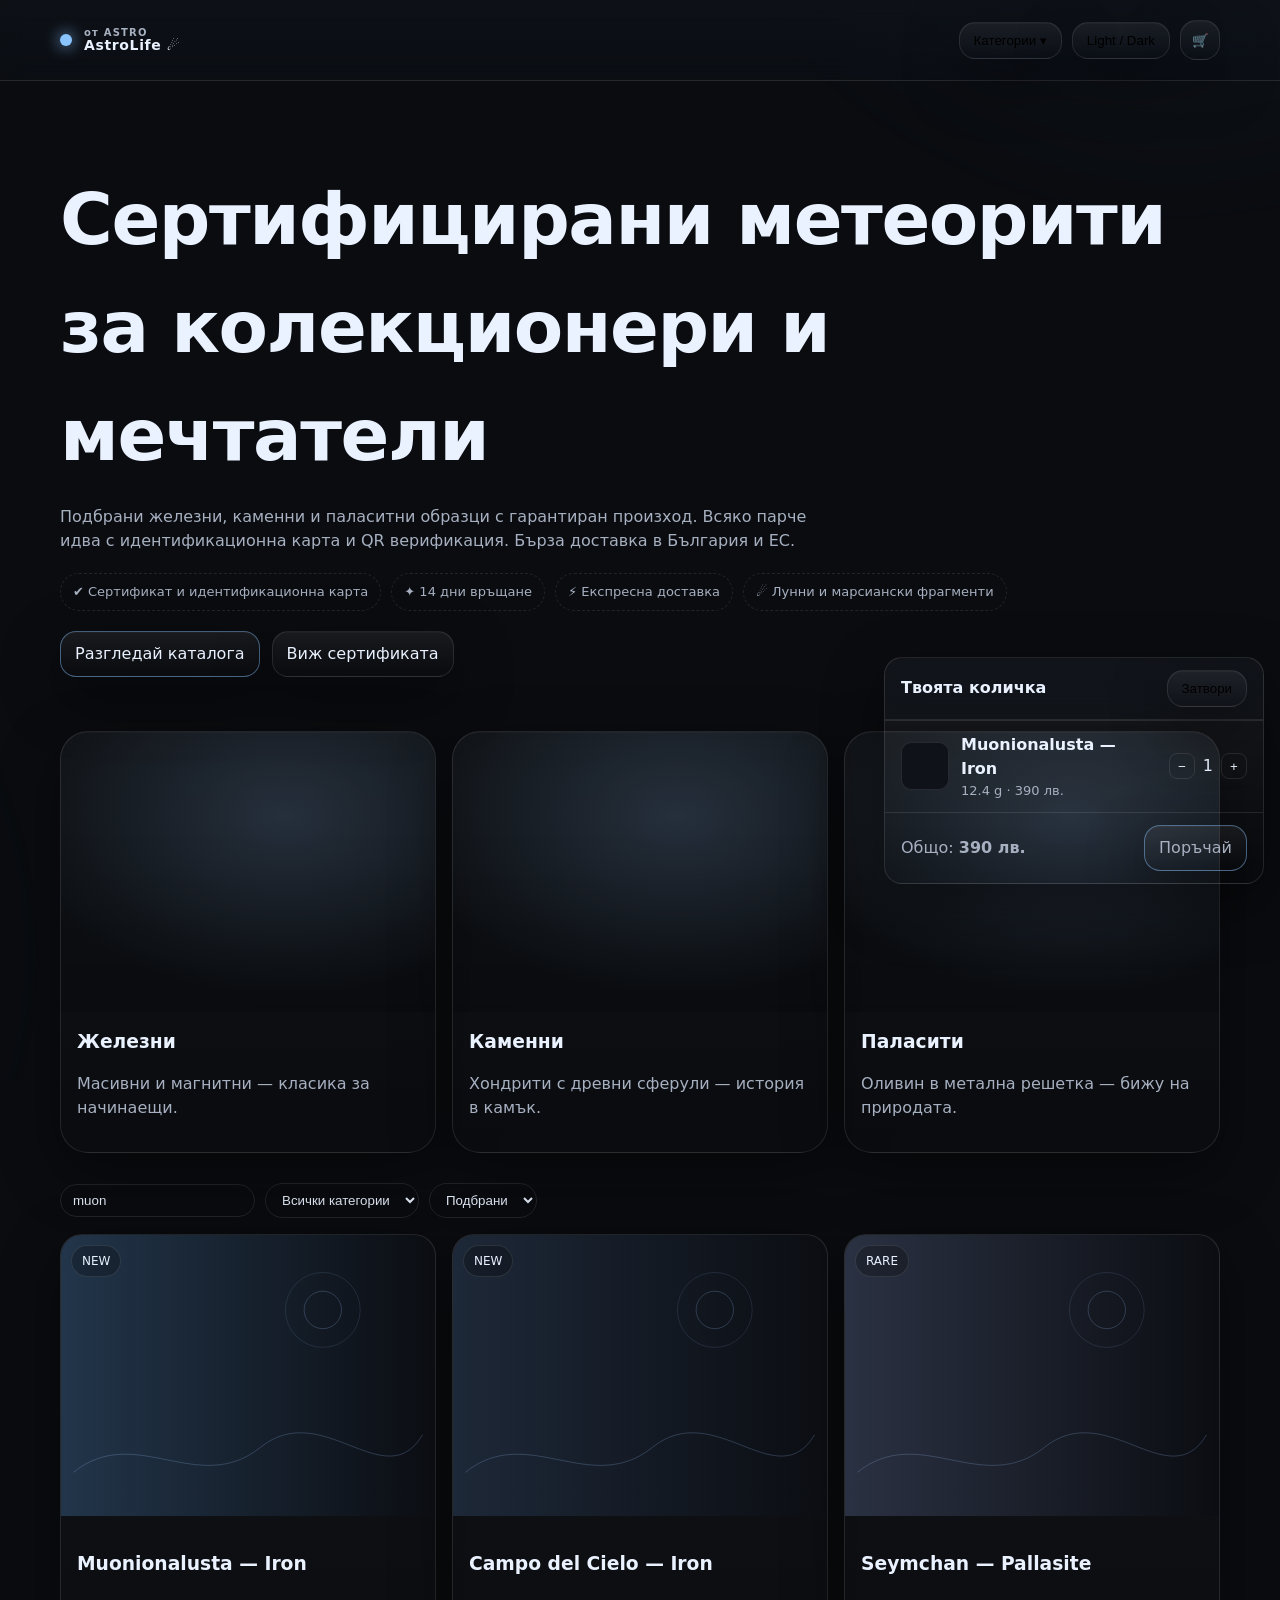
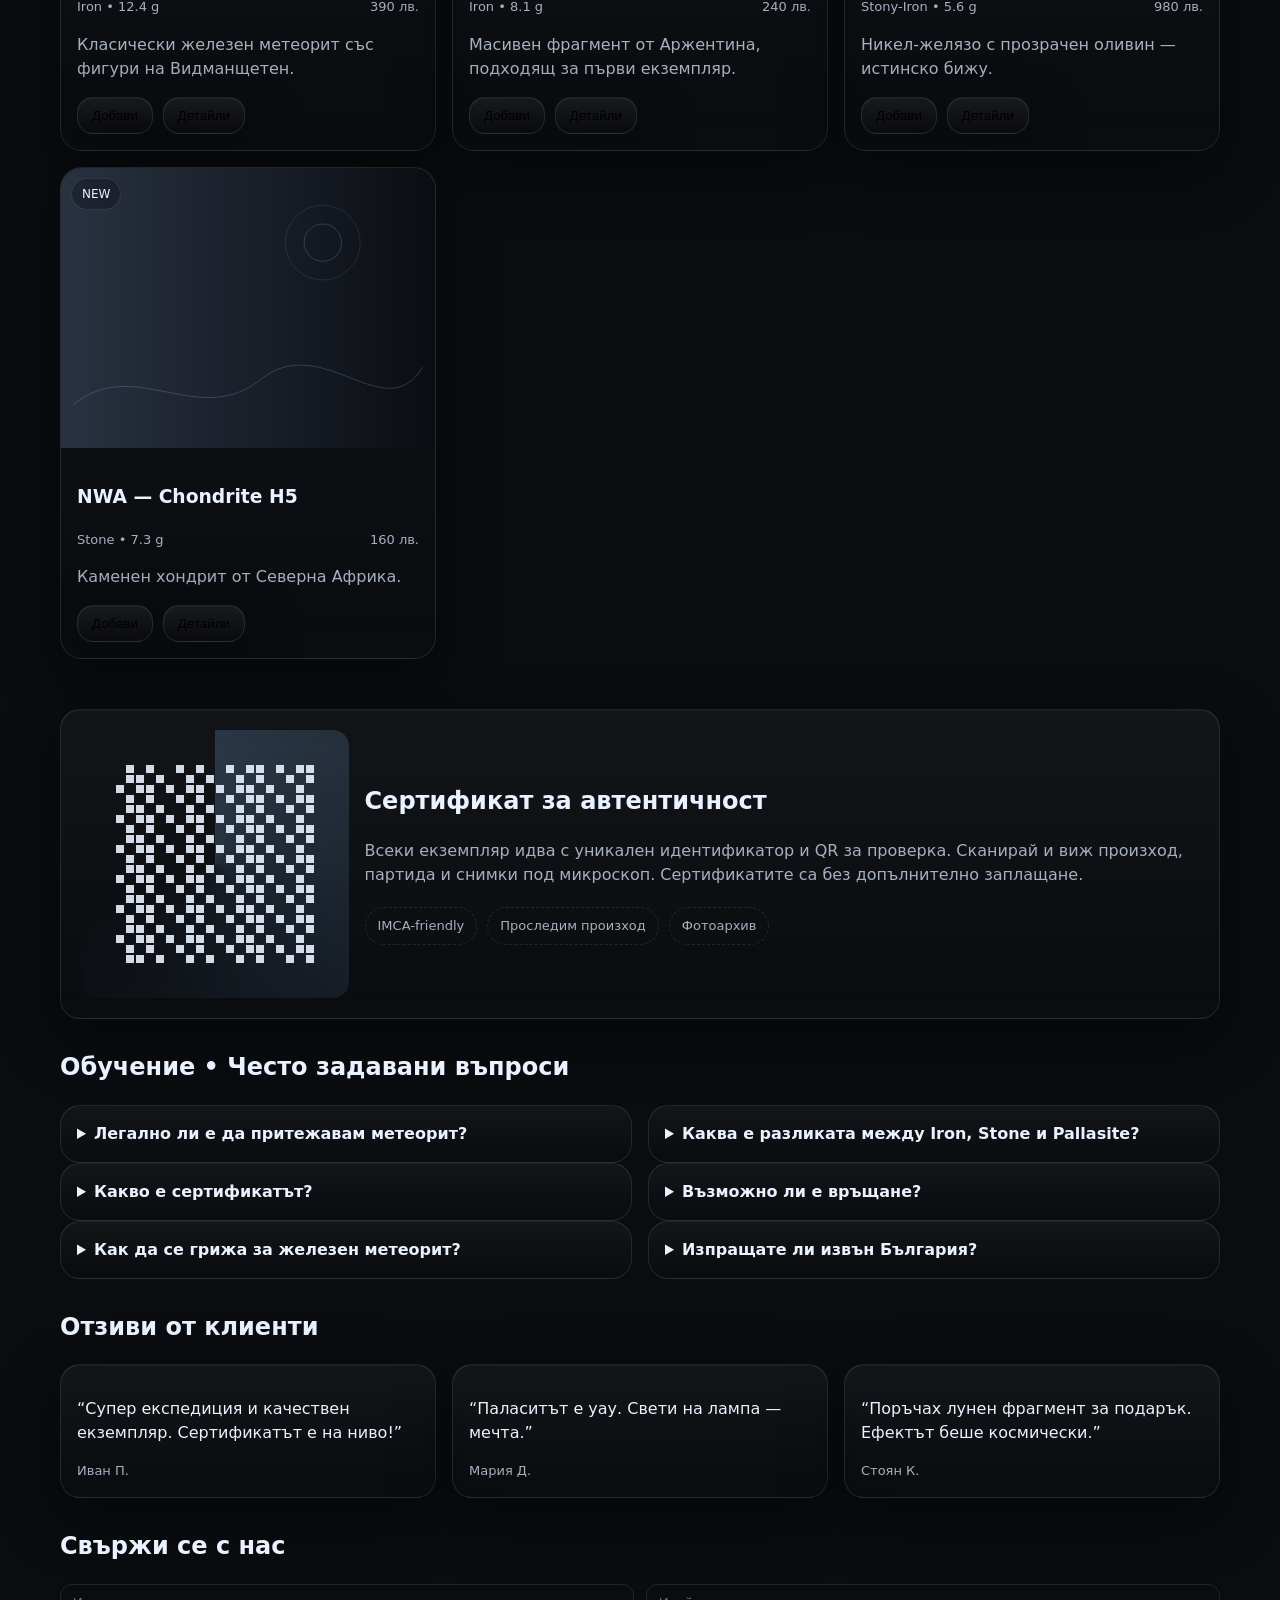
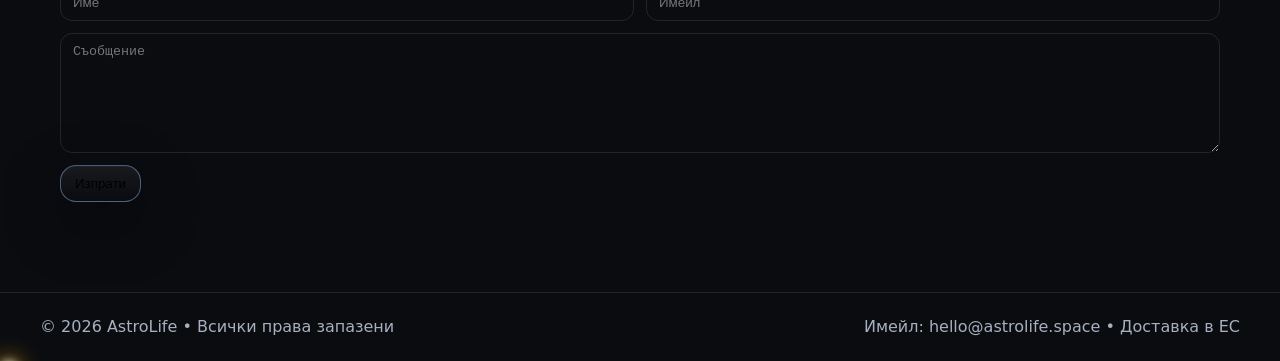
==== index.html @ 4cc5aaa9 "AstroLife метеоритен курсор" ====
<!DOCTYPE html>
<html lang="bg">
<head>
  <meta charset="utf-8" />
  <meta name="viewport" content="width=device-width, initial-scale=1" />
  <title>AstroLife — Meteorite Shop | Сертифицирани метеорити</title>
  <meta name="description" content="AstroLife: магазин за сертифицирани метеорити, паласити, железни и каменни образци, бижута с метеорит и подаръци. Бърза доставка в ЕС." />
  <link rel="icon" href="data:image/svg+xml,%3Csvg xmlns='http://www.w3.org/2000/svg' viewBox='0 0 64 64'%3E%3Ccircle cx='32' cy='32' r='30' fill='black'/%3E%3Cpath d='M10 36c10-16 30-28 46-30-4 8-12 22-26 32-9 6-15 8-20 6z' fill='white'/%3E%3C/svg%3E" />
  <style>
    /* === AstroLife — single-file site (original code/text; inspired by Aerolite) === */

    /* ---------- THEME ---------- */
    :root{
      --bg:#0a0c10; --card:#0f1218; --ink:#eaf2ff; --muted:#a7b0c0; --line:rgba(255,255,255,.10);
      --accent:#8ac4ff; --accent-2:#a0ffcb; --warn:#ffd166; --err:#ff6b6b; --ok:#2bd671;
      --shadow:0 20px 60px rgba(0,0,0,.45), inset 0 1px 0 rgba(255,255,255,.03);
      --radius:20px; --radius-sm:12px; --radius-lg:28px;
      --fx-x:50%; --fx-y:50%;
    }
    .light{ --bg:#ffffff; --card:#f7f7fb; --ink:#0b1220; --muted:#5b6470; --line:rgba(0,0,0,.08); --accent:#2b6cff; --accent-2:#26c281; --shadow:0 20px 60px rgba(0,0,0,.08), inset 0 1px 0 rgba(255,255,255,.8); }
    *{box-sizing:border-box}
    html,body{height:100%}
    body{margin:0; font:16px/1.5 ui-sans-serif,system-ui,-apple-system,Segoe UI,Inter,Roboto,Arial; color:var(--ink); background:var(--bg);
      -webkit-font-smoothing:antialiased; -moz-osx-font-smoothing:grayscale; overflow-x:hidden; transition:background .3s ease,color .3s ease}
    a{color:inherit; text-decoration:none}
    img{display:block; max-width:100%; height:auto}
    .wrap{max-width:1200px; margin:0 auto; padding:20px}
    .muted{color:var(--muted)}

    /* Background cosmic haze */
    body::after{content:""; position:fixed; inset:-20%; pointer-events:none; z-index:-1;
      background:radial-gradient(70vmax 70vmax at 80% -10%, rgba(138,196,255,.08), transparent 60%),
                 radial-gradient(70vmax 70vmax at -10% 90%, rgba(160,255,203,.05), transparent 55%);
      filter:blur(10px); animation:drift 28s ease-in-out infinite alternate}
    @keyframes drift{0%{transform:translate3d(0,0,0)}100%{transform:translate3d(-1%,1%,0)}}

    /* Click shimmer */
    body::before{content:""; position:fixed; inset:0; opacity:0; pointer-events:none}
    .flash::before{opacity:1; animation:flash 650ms ease-out}
    @keyframes flash{0%{background:radial-gradient(120px 120px at var(--fx-x) var(--fx-y), rgba(255,255,255,.9), rgba(255,255,255,.5) 25%, transparent 60%)} 60%{background:radial-gradient(75vmax 75vmax at var(--fx-x) var(--fx-y), rgba(255,255,255,.5), transparent 60%)} 100%{background:transparent}}

    /* ---------- HEADER / NAV ---------- */
    header{position:sticky; top:0; z-index:50; border-bottom:1px solid var(--line);
      background:linear-gradient(180deg, rgba(15,18,24,.75), rgba(15,18,24,.3)); backdrop-filter:saturate(150%) blur(14px)}
    .light header{background:linear-gradient(180deg, rgba(255,255,255,.75), rgba(255,255,255,.3))}
    .nav{display:flex; align-items:center; justify-content:space-between}
    .brand{display:flex; align-items:center; gap:12px; font-weight:800; letter-spacing:.04em}
    .brand .dot{width:12px; height:12px; border-radius:50%; background:var(--accent); box-shadow:0 0 16px var(--accent)}
    .brand .stack{display:flex; flex-direction:column; line-height:1}
    .brand .stack .top{font-size:10px; color:var(--muted); letter-spacing:.12em}
    .brand .stack .name{font-size:14px}

    .nav-actions{display:flex; align-items:center; gap:10px}
    .btn{display:inline-flex; align-items:center; gap:10px; padding:10px 14px; border:1px solid var(--line); border-radius:16px; background:linear-gradient(180deg, rgba(255,255,255,.06), rgba(255,255,255,0)); box-shadow:var(--shadow); cursor:pointer; transition:transform .2s ease, border-color .2s ease}
    .btn:hover{transform:translateY(-1px); border-color:rgba(138,196,255,.35)}
    .btn.primary{border-color:rgba(138,196,255,.45)}
    .btn.icon{aspect-ratio:1/1; width:40px; padding:10px; justify-content:center}

    /* Mega menu (Categories) */
    .mega{position:absolute; left:0; right:0; top:100%; display:none}
    .nav-item{position:relative}
    .nav-item:hover .mega{display:block}
    .mega .panel{margin:6px auto 0; max-width:1200px; border:1px solid var(--line); border-radius:var(--radius); background:linear-gradient(180deg, rgba(255,255,255,.05), rgba(255,255,255,0)); box-shadow:var(--shadow); padding:16px; display:grid; grid-template-columns:repeat(12,1fr); gap:12px}
    .mega a{display:block; padding:10px 12px; border:1px solid var(--line); border-radius:14px}

    /* ---------- HERO ---------- */
    .hero{padding:64px 0 24px}
    .hero h1{margin:0; font-weight:900; font-size:clamp(32px, 6vw, 72px); letter-spacing:-.02em}
    .hero p{color:var(--muted); max-width:780px}
    .hero .cta{display:flex; gap:12px; margin-top:20px}
    .chips{display:flex; flex-wrap:wrap; gap:10px; margin:20px 0}
    .chip{border:1px dashed var(--line); padding:8px 12px; border-radius:999px; color:var(--muted); font-size:13px}

    /* ---------- CATEGORY TILES ---------- */
    .tiles{display:grid; grid-template-columns:repeat(12,1fr); gap:16px; margin:30px 0}
    .tile{grid-column:span 4; border:1px solid var(--line); border-radius:var(--radius-lg); overflow:hidden; position:relative; background:linear-gradient(180deg, rgba(255,255,255,.04), rgba(255,255,255,0)); box-shadow:var(--shadow)}
    .tile .media{aspect-ratio:4/3; background:radial-gradient(280px 180px at 60% 30%, rgba(138,196,255,.16), rgba(0,0,0,.2))}
    .tile .body{padding:16px}
    .tile h3{margin:0 0 4px}
    @media (max-width:1000px){.tile{grid-column:span 6}}
    @media (max-width:640px){.tile{grid-column:span 12}}

    /* ---------- PRODUCTS ---------- */
    .controls{display:flex; gap:10px; align-items:center; flex-wrap:wrap; margin:12px 0}
    select,input[type="search"]{background:transparent; color:var(--ink); border:1px solid var(--line); border-radius:999px; padding:8px 12px}
    .grid{display:grid; grid-template-columns:repeat(12,1fr); gap:16px; margin:16px 0 50px}
    .card{grid-column:span 4; border:1px solid var(--line); border-radius:22px; background:linear-gradient(180deg, rgba(255,255,255,.04), rgba(255,255,255,0)); box-shadow:var(--shadow); overflow:hidden; display:flex; flex-direction:column; transition:transform .2s ease}
    .card:hover{transform:translateY(-2px)}
    .media{aspect-ratio:4/3; position:relative; background:radial-gradient(320px 200px at 60% 30%, rgba(138,196,255,.18), rgba(0,0,0,.2))}
    .badge{position:absolute; top:10px; left:10px; font-size:12px; padding:6px 10px; border-radius:999px; border:1px solid var(--line); background:rgba(0,0,0,.25)}
    .body{padding:16px}
    .meta{display:flex; align-items:center; justify-content:space-between; color:var(--muted); font-size:13px}
    .buy{display:flex; align-items:center; gap:10px; margin-top:14px}
    .price{font-weight:800; font-size:18px}
    @media (max-width:1000px){.card{grid-column:span 6}}
    @media (max-width:640px){.card{grid-column:span 12}}

    /* ---------- CERTIFICATES ---------- */
    .ribbon{display:grid; grid-template-columns:repeat(12,1fr); gap:16px; align-items:center; border:1px solid var(--line); border-radius:var(--radius); padding:20px; box-shadow:var(--shadow); background:linear-gradient(180deg, rgba(255,255,255,.04), rgba(255,255,255,0))}
    .ribbon .qr{grid-column:span 3; aspect-ratio:1/1; background:conic-gradient(from 0deg, rgba(138,196,255,.2), transparent 70%); border-radius:16px; display:grid; place-items:center}
    .ribbon .copy{grid-column:span 9}
    @media (max-width:900px){.ribbon .qr{grid-column:span 12; height:180px} .ribbon .copy{grid-column:span 12}}

    /* ---------- FAQ / EDUCATION ---------- */
    .faq{display:grid; grid-template-columns:repeat(12,1fr); gap:16px}
    .faq .col{grid-column:span 6}
    .qa{border:1px solid var(--line); border-radius:var(--radius); padding:16px; background:linear-gradient(180deg, rgba(255,255,255,.04), rgba(255,255,255,0))}
    .qa summary{cursor:pointer; font-weight:700}
    .qa p{color:var(--muted)}
    @media (max-width:900px){.faq .col{grid-column:span 12}}

    /* ---------- REVIEWS ---------- */
    .reviews{display:grid; grid-template-columns:repeat(12,1fr); gap:16px}
    .rev{grid-column:span 4; border:1px solid var(--line); border-radius:var(--radius); padding:16px; box-shadow:var(--shadow); background:linear-gradient(180deg, rgba(255,255,255,.04), rgba(255,255,255,0))}
    .rev .who{color:var(--muted); font-size:13px}
    @media (max-width:1000px){.rev{grid-column:span 6}}
    @media (max-width:640px){.rev{grid-column:span 12}}

    /* ---------- CONTACT ---------- */
    form{display:grid; grid-template-columns:repeat(12,1fr); gap:12px}
    input, textarea{background:transparent; color:var(--ink); border:1px solid var(--line); border-radius:12px; padding:10px 12px}
    textarea{min-height:120px}

    /* ---------- FOOTER ---------- */
    footer{border-top:1px solid var(--line); margin-top:40px}
    .foot{display:flex; gap:16px; align-items:center; justify-content:space-between; flex-wrap:wrap; color:var(--muted); padding:22px 0}

    /* ---------- DRAWER CART ---------- */
    .drawer{position:fixed; right:16px; bottom:16px; width:380px; max-width:92vw; border:1px solid var(--line); background:linear-gradient(180deg, rgba(255,255,255,.06), rgba(255,255,255,0)); border-radius:18px; box-shadow:var(--shadow); overflow:hidden; display:none}
    .drawer.active{display:block}
    .drawer header{display:flex; align-items:center; justify-content:space-between; padding:12px 16px}
    .drawer .items{max-height:44vh; overflow:auto; border-top:1px solid var(--line); border-bottom:1px solid var(--line)}
    .drawer .it{display:flex; gap:12px; align-items:center; padding:12px 16px; border-bottom:1px dashed var(--line)}
    .drawer .it:last-child{border-bottom:0}
    .qty{display:inline-flex; gap:8px; align-items:center}
    .qty button{width:26px; height:26px; border-radius:8px; border:1px solid var(--line); background:transparent; color:var(--ink); cursor:pointer}
  </style>
</head>
<body>
  <header>
    <div class="wrap nav">
      <a class="brand" href="#">
        <span class="dot"></span>
        <div class="stack">
          <span class="top">от ASTRO</span>
          <span class="name">AstroLife <span aria-hidden>☄️</span></span>
        </div>
      </a>
      <nav class="nav-actions">
        <div class="nav-item"><button class="btn">Категории ▾</button>
          <div class="mega">
            <div class="panel">
              <a href="#grid">Железни</a>
              <a href="#grid">Каменни</a>
              <a href="#grid">Паласити</a>
              <a href="#grid">Луна</a>
              <a href="#grid">Марс</a>
              <a href="#grid">Тектити</a>
              <a href="#grid">Бижута</a>
              <a href="#grid">Подаръци</a>
              <a href="#faq">Обучение</a>
              <a href="#contact">Контакт</a>
              <a href="#cert">Сертификат</a>
              <a href="#about">За нас</a>
            </div>
          </div>
        </div>
        <button class="btn" id="toggleTheme">Light / Dark</button>
        <button class="btn icon" id="openCart" aria-label="Количка">🛒</button>
      </nav>
    </div>
  </header>

  <main class="wrap">
    <!-- HERO -->
    <section class="hero" id="top">
      <h1>Сертифицирани метеорити за колекционери и мечтатели</h1>
      <p>Подбрани железни, каменни и паласитни образци с гарантиран произход. Всяко парче идва с идентификационна карта и QR верификация. Бърза доставка в България и ЕС.</p>
      <div class="chips">
        <span class="chip">✔ Сертификат и идентификационна карта</span>
        <span class="chip">✦ 14 дни връщане</span>
        <span class="chip">⚡ Експресна доставка</span>
        <span class="chip">☄️ Лунни и марсиански фрагменти</span>
      </div>
      <div class="cta">
        <a class="btn primary" href="#catalog">Разгледай каталога</a>
        <a class="btn" href="#cert">Виж сертификата</a>
      </div>
    </section>

    <!-- CATEGORY TILES -->
    <section class="tiles" aria-label="Категории">
      <article class="tile"><div class="media"></div><div class="body"><h3>Железни</h3><p class="muted">Масивни и магнитни — класика за начинаещи.</p></div></article>
      <article class="tile"><div class="media"></div><div class="body"><h3>Каменни</h3><p class="muted">Хондрити с древни сферули — история в камък.</p></div></article>
      <article class="tile"><div class="media"></div><div class="body"><h3>Паласити</h3><p class="muted">Оливин в метална решетка — бижу на природата.</p></div></article>
    </section>

    <!-- PRODUCTS -->
    <section id="catalog">
      <div class="controls">
        <input type="search" id="q" placeholder="Търси: Muonionalusta, Campo…" />
        <select id="cat">
          <option value="all">Всички категории</option>
          <option>Iron</option>
          <option>Stone</option>
          <option>Stony-Iron</option>
          <option>Lunar</option>
          <option>Martian</option>
          <option>Tektite</option>
        </select>
        <select id="sort">
          <option value="featured">Подбрани</option>
          <option value="price-asc">Цена ↑</option>
          <option value="price-desc">Цена ↓</option>
          <option value="name-asc">Име A–Z</option>
        </select>
      </div>
      <div class="grid" id="grid"></div>
    </section>

    <!-- CERTIFICATES / QR -->
    <section id="cert" class="ribbon" aria-label="Сертификати">
      <div class="qr" id="qr"><canvas id="qrCanvas" width="200" height="200" aria-label="QR"></canvas></div>
      <div class="copy">
        <h2>Сертификат за автентичност</h2>
        <p class="muted">Всеки екземпляр идва с уникален идентификатор и QR за проверка. Сканирай и виж произход, партида и снимки под микроскоп. Сертификатите са без допълнително заплащане.</p>
        <div class="chips">
          <span class="chip">IMCA-friendly</span>
          <span class="chip">Проследим произход</span>
          <span class="chip">Фотоархив</span>
        </div>
      </div>
    </section>

    <!-- EDUCATION / FAQ -->
    <section id="faq" style="margin:30px 0">
      <h2>Обучение • Често задавани въпроси</h2>
      <div class="faq">
        <div class="col" id="faqCol1"></div>
        <div class="col" id="faqCol2"></div>
      </div>
    </section>

    <!-- REVIEWS -->
    <section style="margin:30px 0">
      <h2>Отзиви от клиенти</h2>
      <div class="reviews" id="reviews"></div>
    </section>

    <!-- CONTACT -->
    <section id="contact" style="margin:30px 0">
      <h2>Свържи се с нас</h2>
      <form id="contactForm">
        <input class="col" style="grid-column:span 6" required name="name" placeholder="Име" />
        <input class="col" style="grid-column:span 6" required type="email" name="email" placeholder="Имейл" />
        <textarea class="col" style="grid-column:span 12" name="msg" placeholder="Съобщение"></textarea>
        <button class="btn primary" type="submit" style="grid-column:span 12; justify-self:start">Изпрати</button>
      </form>
    </section>
  </main>

  <footer>
    <div class="wrap foot">
      <div>© <span id="year"></span> AstroLife • Всички права запазени</div>
      <div>Имейл: hello@astrolife.space • Доставка в ЕС</div>
    </div>
  </footer>

  <!-- Drawer Cart -->
  <aside class="drawer" id="drawer" aria-live="polite" aria-label="Количка">
    <header>
      <strong>Твоята количка</strong>
      <button class="btn" id="closeCart">Затвори</button>
    </header>
    <div class="items" id="cartItems"></div>
    <div class="foot" style="padding:12px 16px">
      <div>Общо: <strong id="cartTotal">0 лв.</strong></div>
      <a class="btn primary" href="#" id="checkoutBtn">Поръчай</a>
    </div>
  </aside>

  <script>
  // ======== DATA SOURCE ========
  // Will try to load products from products.json (e.g., generated by astro.py). Fallback to demo if not found.
  let products = [];
  const productsDemo = [
    { id:'mx-001', name:'Muonionalusta — Iron', cat:'Iron', badge:'NEW', weight:'12.4 g', price:390, img: svgBG('#22354a'), desc:'Класически железен метеорит със фигури на Видманщетен.' },
    { id:'mx-002', name:'Campo del Cielo — Iron', cat:'Iron', badge:'NEW', weight:'8.1 g', price:240, img: svgBG('#1d2838'), desc:'Масивен фрагмент от Аржентина, подходящ за първи екземпляр.' },
    { id:'mx-003', name:'Seymchan — Pallasite', cat:'Stony-Iron', badge:'RARE', weight:'5.6 g', price:980, img: svgBG('#2a3142'), desc:'Никел-желязо с прозрачен оливин — истинско бижу.' },
    { id:'mx-004', name:'NWA — Chondrite H5', cat:'Stone', badge:'NEW', weight:'7.3 g', price:160, img: svgBG('#293241'), desc:'Каменен хондрит от Северна Африка.' }
  ];

  const faqs = [
    ['Легално ли е да притежавам метеорит?', 'Да. Частната собственост е позволена в много държави. Ние продаваме само законно придобити образци.'],
    ['Какво е сертификатът?', 'Идентификационна карта с детайли за произхода и QR линк към верификационна страница.'],
    ['Как да се грижа за железен метеорит?', 'Пази от влага. Периодично нанасяй тънък слой микрокристален восък или леко масло.'],
    ['Каква е разликата между Iron, Stone и Pallasite?', 'Iron са метални, Stone са каменни (често с хондрули), а Pallasite комбинира метал и оливин.'],
    ['Възможно ли е връщане?', 'Да — 14 дни, ако образецът е в оригиналния си вид.'],
    ['Изпращате ли извън България?', 'Да, в целия ЕС с проследяване.']
  ];

  const reviews = [
    {txt:'Супер експедиция и качествен екземпляр. Сертификатът е на ниво!', who:'Иван П.'},
    {txt:'Паласитът е уау. Свети на лампа — мечта.', who:'Мария Д.'},
    {txt:'Поръчах лунен фрагмент за подарък. Ефектът беше космически.', who:'Стоян К.'}
  ];

  // ======== STATE ========
  const cart = new Map();

  // ======== HELPERS ========
  const $ = (q, el=document) => el.querySelector(q);
  const $$ = (q, el=document) => Array.from(el.querySelectorAll(q));
  const fmt = v => new Intl.NumberFormat('bg-BG', {style:'currency', currency:'BGN', maximumFractionDigits:0}).format(v);
  function svgBG(c){
    // Simple generated SVG background (no nested template strings to avoid parser edge-cases)
    const svg = [
      "<svg xmlns='http://www.w3.org/2000/svg' viewBox='0 0 600 450'>",
      "<defs><linearGradient id='g' x1='0' x2='1'>",
      `<stop offset='0' stop-color='${c}'/>`,
      "<stop offset='1' stop-color='#0b0d12'/>",
      "</linearGradient></defs>",
      "<rect width='600' height='450' fill='url(#g)'/>",
      "<g fill='none' stroke='#9cc7ff' stroke-opacity='.35'>",
      "<path d='M20 380 C 120 300, 220 420, 320 340 S 520 420, 580 320'/>",
      "<circle cx='420' cy='120' r='60' stroke-opacity='.2'/>",
      "<circle cx='420' cy='120' r='30' stroke-opacity='.35'/>",
      "</g></svg>"
    ].join("");
    return 'data:image/svg+xml;utf8,' + encodeURIComponent(svg);
  }

  function flashAt(x,y){
    document.body.style.setProperty('--fx-x', x+'px');
    document.body.style.setProperty('--fx-y', y+'px');
    document.body.classList.remove('flash');
    void document.body.offsetWidth;
    document.body.classList.add('flash');
  }

  // ======== RENDER ========
  function productCardHTML(p){
    const imgHTML = p.img ? '<img src="'+p.img+'" alt="'+p.name+'">' : '';
    return (
      '<article class="card">'+
        '<div class="media">'+ imgHTML +'<span class="badge">'+(p.badge||'')+'</span></div>'+
        '<div class="body">'+
          '<h3>'+p.name+'</h3>'+
          '<div class="meta"><span>'+p.cat+' • '+(p.weight||'')+'</span><span>'+fmt(p.price)+'</span></div>'+
          '<p class="muted">'+(p.desc||'')+'</p>'+
          '<div class="buy">'+
            '<button class="btn add" data-id="'+p.id+'">Добави</button>'+
            '<button class="btn details" data-id="'+p.id+'">Детайли</button>'+
          '</div>'+
        '</div>'+
      '</article>'
    );
  }

  function renderGrid(list){
    const grid = $('#grid');
    grid.innerHTML = (list||products).map(productCardHTML).join('');
    $$('.add', grid).forEach(b=>b.addEventListener('click', onAdd));
  }

  function renderFAQs(){
    const mid = Math.ceil(faqs.length/2);
    const a = faqs.slice(0,mid), b = faqs.slice(mid);
    $('#faqCol1').innerHTML = a.map(([q,ans])=>`<details class='qa'><summary>${q}</summary><p>${ans}</p></details>`).join('');
    $('#faqCol2').innerHTML = b.map(([q,ans])=>`<details class='qa'><summary>${q}</summary><p>${ans}</p></details>`).join('');
  }

  function renderReviews(){
    const box = $('#reviews');
    box.innerHTML = reviews.map(r=>`<div class='rev'><p>“${r.txt}”</p><div class='who'>${r.who}</div></div>`).join('');
  }

  // Simple QR mock (no lib)
  function drawQR(id='ASTROLIFE-CERT'){
    const cv = $('#qrCanvas');
    if(!cv) return;
    const ctx = cv.getContext('2d');
    ctx.clearRect(0,0,cv.width,cv.height);
    const s=10;
    for(let y=0;y<cv.height;y+=s){
      for(let x=0;x<cv.width;x+=s){
        const h = (x*31 + y*17 + id.length*97)%255;
        if((h&1)===0) { ctx.fillStyle = 'rgba(234,242,255,.9)'; ctx.fillRect(x+1,y+1,s-2,s-2);} 
      }
    }
  }

  // ======== CART ========
  function onAdd(e){
    const id = e.currentTarget.getAttribute('data-id');
    const p = products.find(x=>x.id===id);
    if(!p) return;
    const it = cart.get(id) || {...p, qty:0};
    it.qty += 1; cart.set(id, it);
    openCart();
    renderCart();
  }
  function openCart(){ $('#drawer').classList.add('active'); }
  function closeCart(){ $('#drawer').classList.remove('active'); }
  function renderCart(){
    const box = $('#cartItems');
    box.innerHTML = '';
    let total = 0;
    for(const it of cart.values()){
      total += it.qty * it.price;
      const row = document.createElement('div');
      row.className = 'it';
      row.innerHTML = '<div style="width:48px;height:48px;border-radius:10px;border:1px solid var(--line);background:var(--card)"></div>'+
        '<div style="flex:1"><div style="font-weight:600">'+it.name+'</div><div class="muted" style="font-size:13px">'+(it.weight||'')+' · '+fmt(it.price)+'</div></div>'+
        '<div class="qty"><button aria-label="-" data-id="'+it.id+'" data-delta="-1">−</button><span>'+it.qty+'</span><button aria-label="+" data-id="'+it.id+'" data-delta="1">+</button></div>';
      box.appendChild(row);
    }
    $('#cartTotal').textContent = fmt(total);
    box.querySelectorAll('button').forEach(b=>b.addEventListener('click', e=>{
      const id = e.currentTarget.getAttribute('data-id');
      const d = Number(e.currentTarget.getAttribute('data-delta'));
      const it = cart.get(id);
      if(!it) return;
      it.qty += d; if(it.qty<=0) cart.delete(id); else cart.set(id, it);
      renderCart();
    }));
  }

  // ======== FILTERS ========
  function applyFilters(){
    const q = ($('#q').value || '').toLowerCase().trim();
    const cat = $('#cat').value;
    const sort = $('#sort').value;
    let list = products.filter(p => (cat==='all'||p.cat===cat) && (!q || p.name.toLowerCase().includes(q)));
    if(sort==='price-asc') list.sort((a,b)=>a.price-b.price);
    if(sort==='price-desc') list.sort((a,b)=>b.price-a.price);
    if(sort==='name-asc') list.sort((a,b)=>a.name.localeCompare(b.name));
    renderGrid(list);
  }

  // ======== LOADER ========
  async function loadProducts(){
    try{
      const res = await fetch('products.json', {cache:'no-store'});
      if(!res.ok) throw new Error('http '+res.status);
      const data = await res.json();
      products = Array.isArray(data) ? data : (data.products || []);
      if(!products.length) throw new Error('empty');
    }catch(err){
      console.warn('No products.json or invalid format. Using demo data.', err);
      products = productsDemo;
    }
  }

  // ======== TESTS (console) ========
  function runTests(){
    try{
      console.log('%cRunning AstroLife self-tests…','color:#7cf');
      // T1: grid renders
      renderGrid(productsDemo);
      console.assert($('#grid').children.length === productsDemo.length, 'T1 grid length mismatch');
      // T2: search filter (muon)
      $('#q').value = 'muon'; applyFilters();
      const names = Array.from($('#grid').querySelectorAll('h3')).map(n=>n.textContent.toLowerCase());
      console.assert(names.some(n=>n.includes('muon')), 'T2 search should include Muonionalusta');
      // T3: cart add
      products = productsDemo.slice(); renderGrid();
      const firstAdd = $('#grid .add'); firstAdd && firstAdd.click();
      console.assert(cart.size===1, 'T3 cart should have 1 item');
      // T4: QR draw
      drawQR('TEST-123'); console.assert($('#qrCanvas').getContext('2d'), 'T4 QR canvas context exists');
      console.log('%cSelf-tests passed (or at least no hard failures).','color:#2bd671');
    }catch(e){ console.error('Self-test failure:', e); }
  }

  // ======== INIT ========
  window.addEventListener('DOMContentLoaded', async ()=>{
    $('#year').textContent = new Date().getFullYear();
    await loadProducts();
    renderGrid(); renderFAQs(); renderReviews(); drawQR();
    $('#openCart').addEventListener('click', openCart);
    $('#closeCart').addEventListener('click', closeCart);
    $('#checkoutBtn').addEventListener('click', e=>{ e.preventDefault(); const items=[...cart.values()].map(i=>({id:i.id, qty:i.qty})); if(!items.length) return alert('Количката е празна.'); alert('Поръчката е запазена (демо).'); });
    $('#toggleTheme').addEventListener('click', ev=>{ document.body.classList.toggle('light'); flashAt(ev.clientX||innerWidth/2, ev.clientY||innerHeight/2); });
    ['q','cat','sort'].forEach(id => $('#'+id).addEventListener('input', applyFilters));
    runTests();
  });
  </script>

<style>
  /* Скриване на стандартния курсор */
  body {
    cursor: none;
    overflow-x: hidden;
  }

  /* Метеоритна глава */
  .meteor {
    position: fixed;
    width: 18px;
    height: 18px;
    background: radial-gradient(circle, #fff 0%, #ffd700 50%, transparent 80%);
    border-radius: 50%;
    pointer-events: none;
    z-index: 9999;
    filter: drop-shadow(0 0 5px #fff) drop-shadow(0 0 12px #ffa500);
  }

  /* Опашка на метеорита */
  .trail {
    position: fixed;
    width: 6px;
    height: 6px;
    background: radial-gradient(circle, #ffa500 0%, transparent 70%);
    border-radius: 50%;
    pointer-events: none;
    opacity: 0.8;
    z-index: 9998;
    transition: opacity 0.25s ease-out, transform 0.25s ease-out;
  }
</style>

<script>
  const meteor = document.createElement("div");
  meteor.classList.add("meteor");
  document.body.appendChild(meteor);

  const trails = [];

  document.addEventListener("mousemove", (e) => {
    // Метеоритна глава
    meteor.style.left = `${e.clientX - 9}px`;
    meteor.style.top = `${e.clientY - 9}px`;

    // Опашка
    const trail = document.createElement("div");
    trail.classList.add("trail");
    trail.style.left = `${e.clientX - 3}px`;
    trail.style.top = `${e.clientY - 3}px`;
    document.body.appendChild(trail);
    trails.push(trail);

    // Изчезване с леко движение нагоре
    setTimeout(() => {
      trail.style.opacity = "0";
      trail.style.transform = "translateY(-4px)";
      setTimeout(() => {
        trail.remove();
        trails.shift();
      }, 250);
    }, 10);
  });
</script>

</body>
</html>
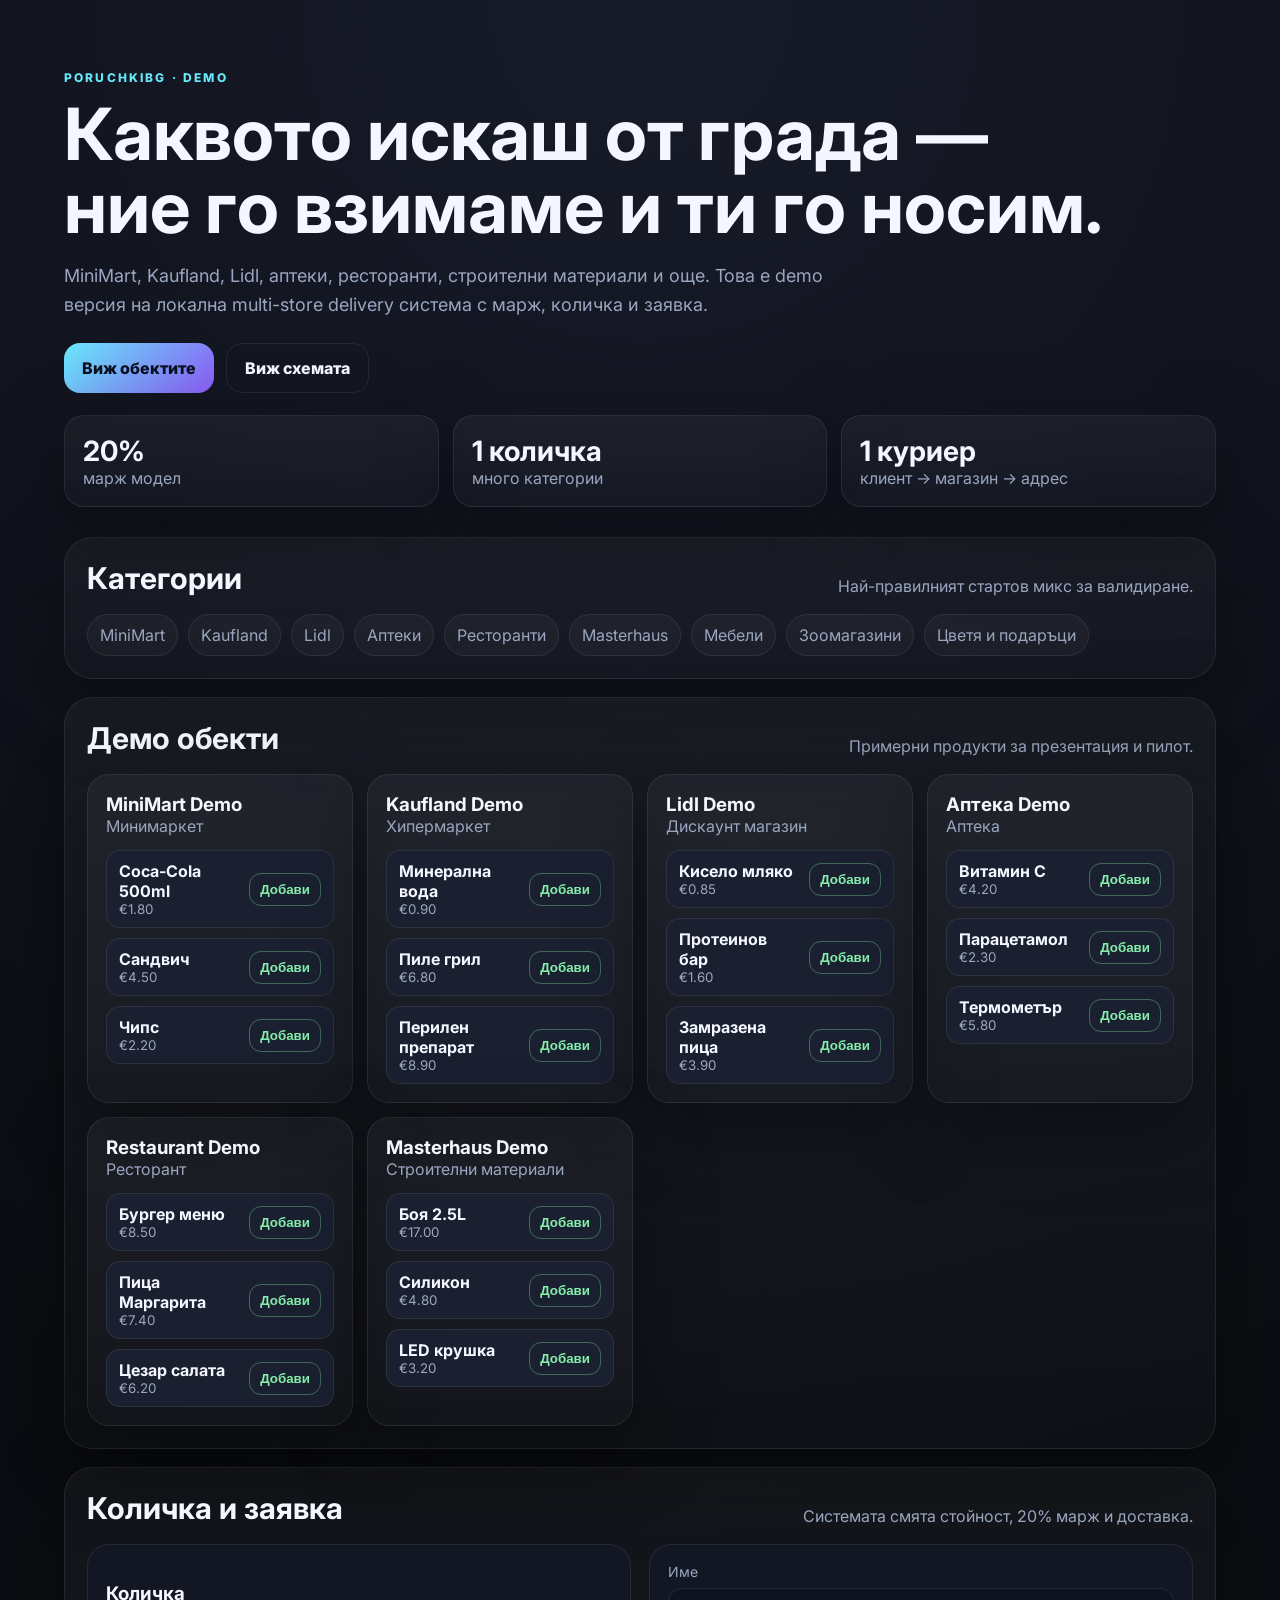
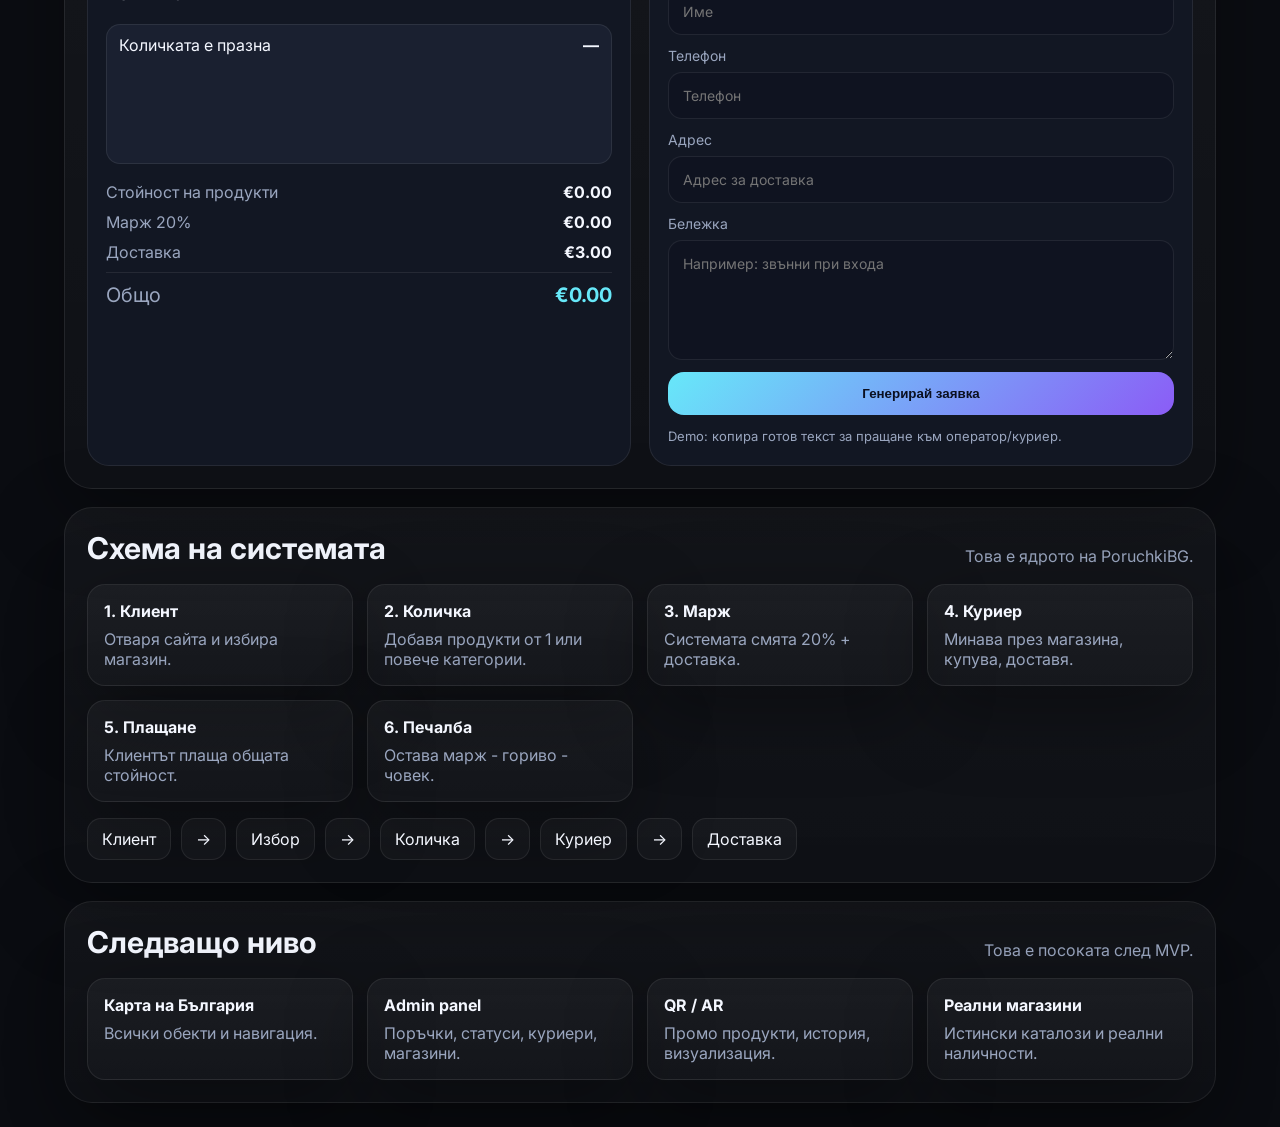
==== commit 5427734b: "Convert AstroLife root to PoruchkiBG demo and preserve old site as index2" ====
--- a/index.html
+++ b/index.html
@@ -1,556 +1,61 @@
-<!DOCTYPE html>
+<!doctype html>
 <html lang="bg">
 <head>
-  <meta charset="utf-8" />
-  <meta name="viewport" content="width=device-width, initial-scale=1" />
-  <title>AstroLife — Meteorite Shop | Сертифицирани метеорити</title>
-  <meta name="description" content="AstroLife: магазин за сертифицирани метеорити, паласити, железни и каменни образци, бижута с метеорит и подаръци. Бърза доставка в ЕС." />
-  <link rel="icon" href="data:image/svg+xml,%3Csvg xmlns='http://www.w3.org/2000/svg' viewBox='0 0 64 64'%3E%3Ccircle cx='32' cy='32' r='30' fill='black'/%3E%3Cpath d='M10 36c10-16 30-28 46-30-4 8-12 22-26 32-9 6-15 8-20 6z' fill='white'/%3E%3C/svg%3E" />
+  <meta charset="UTF-8" />
+  <meta name="viewport" content="width=device-width, initial-scale=1.0" />
+  <title>PoruchkiBG Demo</title>
+  <meta name="description" content="PoruchkiBG demo — multi-store delivery система с количка, марж и заявка." />
+  <link rel="preconnect" href="https://fonts.googleapis.com">
+  <link rel="preconnect" href="https://fonts.gstatic.com" crossorigin>
+  <link href="https://fonts.googleapis.com/css2?family=Inter:wght@400;500;700;800&display=swap" rel="stylesheet">
   <style>
-    /* === AstroLife — single-file site (original code/text; inspired by Aerolite) === */
-
-    /* ---------- THEME ---------- */
-    :root{
-      --bg:#0a0c10; --card:#0f1218; --ink:#eaf2ff; --muted:#a7b0c0; --line:rgba(255,255,255,.10);
-      --accent:#8ac4ff; --accent-2:#a0ffcb; --warn:#ffd166; --err:#ff6b6b; --ok:#2bd671;
-      --shadow:0 20px 60px rgba(0,0,0,.45), inset 0 1px 0 rgba(255,255,255,.03);
-      --radius:20px; --radius-sm:12px; --radius-lg:28px;
-      --fx-x:50%; --fx-y:50%;
-    }
-    .light{ --bg:#ffffff; --card:#f7f7fb; --ink:#0b1220; --muted:#5b6470; --line:rgba(0,0,0,.08); --accent:#2b6cff; --accent-2:#26c281; --shadow:0 20px 60px rgba(0,0,0,.08), inset 0 1px 0 rgba(255,255,255,.8); }
-    *{box-sizing:border-box}
-    html,body{height:100%}
-    body{margin:0; font:16px/1.5 ui-sans-serif,system-ui,-apple-system,Segoe UI,Inter,Roboto,Arial; color:var(--ink); background:var(--bg);
-      -webkit-font-smoothing:antialiased; -moz-osx-font-smoothing:grayscale; overflow-x:hidden; transition:background .3s ease,color .3s ease}
-    a{color:inherit; text-decoration:none}
-    img{display:block; max-width:100%; height:auto}
-    .wrap{max-width:1200px; margin:0 auto; padding:20px}
-    .muted{color:var(--muted)}
-
-    /* Background cosmic haze */
-    body::after{content:""; position:fixed; inset:-20%; pointer-events:none; z-index:-1;
-      background:radial-gradient(70vmax 70vmax at 80% -10%, rgba(138,196,255,.08), transparent 60%),
-                 radial-gradient(70vmax 70vmax at -10% 90%, rgba(160,255,203,.05), transparent 55%);
-      filter:blur(10px); animation:drift 28s ease-in-out infinite alternate}
-    @keyframes drift{0%{transform:translate3d(0,0,0)}100%{transform:translate3d(-1%,1%,0)}}
-
-    /* Click shimmer */
-    body::before{content:""; position:fixed; inset:0; opacity:0; pointer-events:none}
-    .flash::before{opacity:1; animation:flash 650ms ease-out}
-    @keyframes flash{0%{background:radial-gradient(120px 120px at var(--fx-x) var(--fx-y), rgba(255,255,255,.9), rgba(255,255,255,.5) 25%, transparent 60%)} 60%{background:radial-gradient(75vmax 75vmax at var(--fx-x) var(--fx-y), rgba(255,255,255,.5), transparent 60%)} 100%{background:transparent}}
-
-    /* ---------- HEADER / NAV ---------- */
-    header{position:sticky; top:0; z-index:50; border-bottom:1px solid var(--line);
-      background:linear-gradient(180deg, rgba(15,18,24,.75), rgba(15,18,24,.3)); backdrop-filter:saturate(150%) blur(14px)}
-    .light header{background:linear-gradient(180deg, rgba(255,255,255,.75), rgba(255,255,255,.3))}
-    .nav{display:flex; align-items:center; justify-content:space-between}
-    .brand{display:flex; align-items:center; gap:12px; font-weight:800; letter-spacing:.04em}
-    .brand .dot{width:12px; height:12px; border-radius:50%; background:var(--accent); box-shadow:0 0 16px var(--accent)}
-    .brand .stack{display:flex; flex-direction:column; line-height:1}
-    .brand .stack .top{font-size:10px; color:var(--muted); letter-spacing:.12em}
-    .brand .stack .name{font-size:14px}
-
-    .nav-actions{display:flex; align-items:center; gap:10px}
-    .btn{display:inline-flex; align-items:center; gap:10px; padding:10px 14px; border:1px solid var(--line); border-radius:16px; background:linear-gradient(180deg, rgba(255,255,255,.06), rgba(255,255,255,0)); box-shadow:var(--shadow); cursor:pointer; transition:transform .2s ease, border-color .2s ease}
-    .btn:hover{transform:translateY(-1px); border-color:rgba(138,196,255,.35)}
-    .btn.primary{border-color:rgba(138,196,255,.45)}
-    .btn.icon{aspect-ratio:1/1; width:40px; padding:10px; justify-content:center}
-
-    /* Mega menu (Categories) */
-    .mega{position:absolute; left:0; right:0; top:100%; display:none}
-    .nav-item{position:relative}
-    .nav-item:hover .mega{display:block}
-    .mega .panel{margin:6px auto 0; max-width:1200px; border:1px solid var(--line); border-radius:var(--radius); background:linear-gradient(180deg, rgba(255,255,255,.05), rgba(255,255,255,0)); box-shadow:var(--shadow); padding:16px; display:grid; grid-template-columns:repeat(12,1fr); gap:12px}
-    .mega a{display:block; padding:10px 12px; border:1px solid var(--line); border-radius:14px}
-
-    /* ---------- HERO ---------- */
-    .hero{padding:64px 0 24px}
-    .hero h1{margin:0; font-weight:900; font-size:clamp(32px, 6vw, 72px); letter-spacing:-.02em}
-    .hero p{color:var(--muted); max-width:780px}
-    .hero .cta{display:flex; gap:12px; margin-top:20px}
-    .chips{display:flex; flex-wrap:wrap; gap:10px; margin:20px 0}
-    .chip{border:1px dashed var(--line); padding:8px 12px; border-radius:999px; color:var(--muted); font-size:13px}
-
-    /* ---------- CATEGORY TILES ---------- */
-    .tiles{display:grid; grid-template-columns:repeat(12,1fr); gap:16px; margin:30px 0}
-    .tile{grid-column:span 4; border:1px solid var(--line); border-radius:var(--radius-lg); overflow:hidden; position:relative; background:linear-gradient(180deg, rgba(255,255,255,.04), rgba(255,255,255,0)); box-shadow:var(--shadow)}
-    .tile .media{aspect-ratio:4/3; background:radial-gradient(280px 180px at 60% 30%, rgba(138,196,255,.16), rgba(0,0,0,.2))}
-    .tile .body{padding:16px}
-    .tile h3{margin:0 0 4px}
-    @media (max-width:1000px){.tile{grid-column:span 6}}
-    @media (max-width:640px){.tile{grid-column:span 12}}
-
-    /* ---------- PRODUCTS ---------- */
-    .controls{display:flex; gap:10px; align-items:center; flex-wrap:wrap; margin:12px 0}
-    select,input[type="search"]{background:transparent; color:var(--ink); border:1px solid var(--line); border-radius:999px; padding:8px 12px}
-    .grid{display:grid; grid-template-columns:repeat(12,1fr); gap:16px; margin:16px 0 50px}
-    .card{grid-column:span 4; border:1px solid var(--line); border-radius:22px; background:linear-gradient(180deg, rgba(255,255,255,.04), rgba(255,255,255,0)); box-shadow:var(--shadow); overflow:hidden; display:flex; flex-direction:column; transition:transform .2s ease}
-    .card:hover{transform:translateY(-2px)}
-    .media{aspect-ratio:4/3; position:relative; background:radial-gradient(320px 200px at 60% 30%, rgba(138,196,255,.18), rgba(0,0,0,.2))}
-    .badge{position:absolute; top:10px; left:10px; font-size:12px; padding:6px 10px; border-radius:999px; border:1px solid var(--line); background:rgba(0,0,0,.25)}
-    .body{padding:16px}
-    .meta{display:flex; align-items:center; justify-content:space-between; color:var(--muted); font-size:13px}
-    .buy{display:flex; align-items:center; gap:10px; margin-top:14px}
-    .price{font-weight:800; font-size:18px}
-    @media (max-width:1000px){.card{grid-column:span 6}}
-    @media (max-width:640px){.card{grid-column:span 12}}
-
-    /* ---------- CERTIFICATES ---------- */
-    .ribbon{display:grid; grid-template-columns:repeat(12,1fr); gap:16px; align-items:center; border:1px solid var(--line); border-radius:var(--radius); padding:20px; box-shadow:var(--shadow); background:linear-gradient(180deg, rgba(255,255,255,.04), rgba(255,255,255,0))}
-    .ribbon .qr{grid-column:span 3; aspect-ratio:1/1; background:conic-gradient(from 0deg, rgba(138,196,255,.2), transparent 70%); border-radius:16px; display:grid; place-items:center}
-    .ribbon .copy{grid-column:span 9}
-    @media (max-width:900px){.ribbon .qr{grid-column:span 12; height:180px} .ribbon .copy{grid-column:span 12}}
-
-    /* ---------- FAQ / EDUCATION ---------- */
-    .faq{display:grid; grid-template-columns:repeat(12,1fr); gap:16px}
-    .faq .col{grid-column:span 6}
-    .qa{border:1px solid var(--line); border-radius:var(--radius); padding:16px; background:linear-gradient(180deg, rgba(255,255,255,.04), rgba(255,255,255,0))}
-    .qa summary{cursor:pointer; font-weight:700}
-    .qa p{color:var(--muted)}
-    @media (max-width:900px){.faq .col{grid-column:span 12}}
-
-    /* ---------- REVIEWS ---------- */
-    .reviews{display:grid; grid-template-columns:repeat(12,1fr); gap:16px}
-    .rev{grid-column:span 4; border:1px solid var(--line); border-radius:var(--radius); padding:16px; box-shadow:var(--shadow); background:linear-gradient(180deg, rgba(255,255,255,.04), rgba(255,255,255,0))}
-    .rev .who{color:var(--muted); font-size:13px}
-    @media (max-width:1000px){.rev{grid-column:span 6}}
-    @media (max-width:640px){.rev{grid-column:span 12}}
-
-    /* ---------- CONTACT ---------- */
-    form{display:grid; grid-template-columns:repeat(12,1fr); gap:12px}
-    input, textarea{background:transparent; color:var(--ink); border:1px solid var(--line); border-radius:12px; padding:10px 12px}
-    textarea{min-height:120px}
-
-    /* ---------- FOOTER ---------- */
-    footer{border-top:1px solid var(--line); margin-top:40px}
-    .foot{display:flex; gap:16px; align-items:center; justify-content:space-between; flex-wrap:wrap; color:var(--muted); padding:22px 0}
-
-    /* ---------- DRAWER CART ---------- */
-    .drawer{position:fixed; right:16px; bottom:16px; width:380px; max-width:92vw; border:1px solid var(--line); background:linear-gradient(180deg, rgba(255,255,255,.06), rgba(255,255,255,0)); border-radius:18px; box-shadow:var(--shadow); overflow:hidden; display:none}
-    .drawer.active{display:block}
-    .drawer header{display:flex; align-items:center; justify-content:space-between; padding:12px 16px}
-    .drawer .items{max-height:44vh; overflow:auto; border-top:1px solid var(--line); border-bottom:1px solid var(--line)}
-    .drawer .it{display:flex; gap:12px; align-items:center; padding:12px 16px; border-bottom:1px dashed var(--line)}
-    .drawer .it:last-child{border-bottom:0}
-    .qty{display:inline-flex; gap:8px; align-items:center}
-    .qty button{width:26px; height:26px; border-radius:8px; border:1px solid var(--line); background:transparent; color:var(--ink); cursor:pointer}
+    :root{--bg:#0b0d12;--panel:#121723;--panel2:#1a2030;--text:#f4f7ff;--muted:#9aa6bf;--line:rgba(255,255,255,.08);--brand:#67e8f9;--brand2:#8b5cf6;--ok:#86efac;--shadow:0 24px 80px rgba(0,0,0,.35)}
+    *{box-sizing:border-box}html,body{margin:0;padding:0;background:radial-gradient(circle at top,#171b29 0%,#0b0d12 55%);color:var(--text);font-family:Inter,system-ui,sans-serif}
+    .wrap{max-width:1200px;margin:0 auto;padding:24px}.hero{padding:46px 0 12px}.eyebrow{font-size:12px;letter-spacing:.18em;text-transform:uppercase;color:var(--brand);font-weight:800}.hero h1{font-size:clamp(34px,7vw,72px);line-height:1.02;margin:12px 0}.sub{max-width:760px;font-size:18px;line-height:1.6;color:var(--muted)}
+    .cta{display:flex;gap:12px;flex-wrap:wrap;margin-top:24px}.btn{display:inline-flex;align-items:center;justify-content:center;padding:14px 18px;border-radius:16px;border:1px solid var(--line);font-weight:800;text-decoration:none;color:inherit;background:transparent;cursor:pointer}.btn.primary{background:linear-gradient(135deg,var(--brand),var(--brand2));color:#0b1020;border:none}
+    .stats,.grid,.schema,.ideas{display:grid;gap:14px}.stats{grid-template-columns:repeat(3,minmax(0,1fr));margin-top:22px}.stat,.panel,.store,.schema-card,.idea{background:linear-gradient(180deg,rgba(255,255,255,.04),rgba(255,255,255,.02));border:1px solid var(--line);box-shadow:var(--shadow)}.stat{border-radius:20px;padding:18px}.stat strong{display:block;font-size:28px}.stat span{color:var(--muted)}
+    .panel{margin-top:18px;border-radius:28px;padding:22px}.section-head{display:flex;justify-content:space-between;gap:16px;align-items:flex-end;flex-wrap:wrap;margin-bottom:18px}.section-head h2{margin:0;font-size:30px}.section-head p{margin:0;color:var(--muted);max-width:720px}
+    .chips{display:flex;gap:10px;flex-wrap:wrap}.chip{padding:10px 12px;border-radius:999px;border:1px solid var(--line);background:rgba(255,255,255,.03);color:var(--muted)}
+    .grid{grid-template-columns:repeat(auto-fit,minmax(250px,1fr))}.store{border-radius:22px;padding:18px}.store h3,.store p{margin:0}.store p{color:var(--muted)}.products{display:grid;gap:10px;margin-top:14px}.product{display:flex;justify-content:space-between;align-items:center;gap:10px;padding:10px 12px;border-radius:14px;background:var(--panel2);border:1px solid var(--line)}.product small{display:block;color:var(--muted)}.product button{background:transparent;color:var(--ok);border:1px solid rgba(134,239,172,.35);padding:8px 10px;border-radius:12px;font-weight:700;cursor:pointer}
+    .checkout{display:grid;grid-template-columns:1fr 1fr;gap:18px}.cart,.form{background:var(--panel);border:1px solid var(--line);border-radius:22px;padding:18px}.cart-items{display:grid;gap:10px;min-height:140px}.row{display:flex;justify-content:space-between;gap:10px;padding:10px 12px;border-radius:14px;background:var(--panel2);border:1px solid var(--line)}.summary{display:grid;gap:10px;margin-top:18px}.summary>div{display:flex;justify-content:space-between;color:var(--muted)}.summary strong{color:var(--text)}.final{padding-top:10px;border-top:1px solid var(--line);font-size:20px}.final strong{color:var(--brand)}
+    .form{display:grid;gap:12px}.form label{display:grid;gap:8px;color:var(--muted);font-size:14px}.form input,.form textarea{width:100%;background:#0f1320;color:var(--text);border:1px solid var(--line);border-radius:14px;padding:14px;font:inherit}.form textarea{min-height:120px;resize:vertical}.hint{margin:0;color:var(--muted);font-size:13px;line-height:1.5}
+    .schema{grid-template-columns:repeat(auto-fit,minmax(220px,1fr))}.schema-card,.idea{border-radius:18px;padding:16px}.schema-card strong,.idea strong{display:block;margin-bottom:8px}.schema-card span,.idea span{color:var(--muted)}.flow{display:flex;gap:10px;flex-wrap:wrap;align-items:center;margin-top:16px}.flow div,.flow span{padding:10px 14px;border-radius:14px;border:1px solid var(--line);background:rgba(255,255,255,.03)}
+    .ideas{grid-template-columns:repeat(auto-fit,minmax(220px,1fr))}.toast{position:fixed;right:16px;bottom:16px;background:#101524;border:1px solid var(--line);padding:14px 16px;border-radius:16px;opacity:0;transform:translateY(10px);transition:.25s ease;pointer-events:none;max-width:360px;box-shadow:var(--shadow)}.toast.show{opacity:1;transform:translateY(0)}@media (max-width:860px){.stats,.checkout{grid-template-columns:1fr}}
   </style>
 </head>
 <body>
-  <header>
-    <div class="wrap nav">
-      <a class="brand" href="#">
-        <span class="dot"></span>
-        <div class="stack">
-          <span class="top">от ASTRO</span>
-          <span class="name">AstroLife <span aria-hidden>☄️</span></span>
-        </div>
-      </a>
-      <nav class="nav-actions">
-        <div class="nav-item"><button class="btn">Категории ▾</button>
-          <div class="mega">
-            <div class="panel">
-              <a href="#grid">Железни</a>
-              <a href="#grid">Каменни</a>
-              <a href="#grid">Паласити</a>
-              <a href="#grid">Луна</a>
-              <a href="#grid">Марс</a>
-              <a href="#grid">Тектити</a>
-              <a href="#grid">Бижута</a>
-              <a href="#grid">Подаръци</a>
-              <a href="#faq">Обучение</a>
-              <a href="#contact">Контакт</a>
-              <a href="#cert">Сертификат</a>
-              <a href="#about">За нас</a>
-            </div>
-          </div>
-        </div>
-        <button class="btn" id="toggleTheme">Light / Dark</button>
-        <button class="btn icon" id="openCart" aria-label="Количка">🛒</button>
-      </nav>
-    </div>
-  </header>
-
-  <main class="wrap">
-    <!-- HERO -->
-    <section class="hero" id="top">
-      <h1>Сертифицирани метеорити за колекционери и мечтатели</h1>
-      <p>Подбрани железни, каменни и паласитни образци с гарантиран произход. Всяко парче идва с идентификационна карта и QR верификация. Бърза доставка в България и ЕС.</p>
-      <div class="chips">
-        <span class="chip">✔ Сертификат и идентификационна карта</span>
-        <span class="chip">✦ 14 дни връщане</span>
-        <span class="chip">⚡ Експресна доставка</span>
-        <span class="chip">☄️ Лунни и марсиански фрагменти</span>
-      </div>
-      <div class="cta">
-        <a class="btn primary" href="#catalog">Разгледай каталога</a>
-        <a class="btn" href="#cert">Виж сертификата</a>
-      </div>
+  <div class="wrap">
+    <section class="hero">
+      <div class="eyebrow">PORUCHKIBG · DEMO</div>
+      <h1>Каквото искаш от града —<br>ние го взимаме и ти го носим.</h1>
+      <p class="sub">MiniMart, Kaufland, Lidl, аптеки, ресторанти, строителни материали и още. Това е demo версия на локална multi-store delivery система с марж, количка и заявка.</p>
+      <div class="cta"><a href="#stores" class="btn primary">Виж обектите</a><a href="#schema" class="btn">Виж схемата</a></div>
+      <div class="stats"><div class="stat"><strong>20%</strong><span>марж модел</span></div><div class="stat"><strong>1 количка</strong><span>много категории</span></div><div class="stat"><strong>1 куриер</strong><span>клиент → магазин → адрес</span></div></div>
     </section>
-
-    <!-- CATEGORY TILES -->
-    <section class="tiles" aria-label="Категории">
-      <article class="tile"><div class="media"></div><div class="body"><h3>Железни</h3><p class="muted">Масивни и магнитни — класика за начинаещи.</p></div></article>
-      <article class="tile"><div class="media"></div><div class="body"><h3>Каменни</h3><p class="muted">Хондрити с древни сферули — история в камък.</p></div></article>
-      <article class="tile"><div class="media"></div><div class="body"><h3>Паласити</h3><p class="muted">Оливин в метална решетка — бижу на природата.</p></div></article>
-    </section>
-
-    <!-- PRODUCTS -->
-    <section id="catalog">
-      <div class="controls">
-        <input type="search" id="q" placeholder="Търси: Muonionalusta, Campo…" />
-        <select id="cat">
-          <option value="all">Всички категории</option>
-          <option>Iron</option>
-          <option>Stone</option>
-          <option>Stony-Iron</option>
-          <option>Lunar</option>
-          <option>Martian</option>
-          <option>Tektite</option>
-        </select>
-        <select id="sort">
-          <option value="featured">Подбрани</option>
-          <option value="price-asc">Цена ↑</option>
-          <option value="price-desc">Цена ↓</option>
-          <option value="name-asc">Име A–Z</option>
-        </select>
-      </div>
-      <div class="grid" id="grid"></div>
-    </section>
-
-    <!-- CERTIFICATES / QR -->
-    <section id="cert" class="ribbon" aria-label="Сертификати">
-      <div class="qr" id="qr"><canvas id="qrCanvas" width="200" height="200" aria-label="QR"></canvas></div>
-      <div class="copy">
-        <h2>Сертификат за автентичност</h2>
-        <p class="muted">Всеки екземпляр идва с уникален идентификатор и QR за проверка. Сканирай и виж произход, партида и снимки под микроскоп. Сертификатите са без допълнително заплащане.</p>
-        <div class="chips">
-          <span class="chip">IMCA-friendly</span>
-          <span class="chip">Проследим произход</span>
-          <span class="chip">Фотоархив</span>
-        </div>
-      </div>
-    </section>
-
-    <!-- EDUCATION / FAQ -->
-    <section id="faq" style="margin:30px 0">
-      <h2>Обучение • Често задавани въпроси</h2>
-      <div class="faq">
-        <div class="col" id="faqCol1"></div>
-        <div class="col" id="faqCol2"></div>
-      </div>
-    </section>
-
-    <!-- REVIEWS -->
-    <section style="margin:30px 0">
-      <h2>Отзиви от клиенти</h2>
-      <div class="reviews" id="reviews"></div>
-    </section>
-
-    <!-- CONTACT -->
-    <section id="contact" style="margin:30px 0">
-      <h2>Свържи се с нас</h2>
-      <form id="contactForm">
-        <input class="col" style="grid-column:span 6" required name="name" placeholder="Име" />
-        <input class="col" style="grid-column:span 6" required type="email" name="email" placeholder="Имейл" />
-        <textarea class="col" style="grid-column:span 12" name="msg" placeholder="Съобщение"></textarea>
-        <button class="btn primary" type="submit" style="grid-column:span 12; justify-self:start">Изпрати</button>
-      </form>
-    </section>
-  </main>
-
-  <footer>
-    <div class="wrap foot">
-      <div>© <span id="year"></span> AstroLife • Всички права запазени</div>
-      <div>Имейл: hello@astrolife.space • Доставка в ЕС</div>
-    </div>
-  </footer>
-
-  <!-- Drawer Cart -->
-  <aside class="drawer" id="drawer" aria-live="polite" aria-label="Количка">
-    <header>
-      <strong>Твоята количка</strong>
-      <button class="btn" id="closeCart">Затвори</button>
-    </header>
-    <div class="items" id="cartItems"></div>
-    <div class="foot" style="padding:12px 16px">
-      <div>Общо: <strong id="cartTotal">0 лв.</strong></div>
-      <a class="btn primary" href="#" id="checkoutBtn">Поръчай</a>
-    </div>
-  </aside>
-
+    <section class="panel"><div class="section-head"><h2>Категории</h2><p>Най-правилният стартов микс за валидиране.</p></div><div class="chips"><div class="chip">MiniMart</div><div class="chip">Kaufland</div><div class="chip">Lidl</div><div class="chip">Аптеки</div><div class="chip">Ресторанти</div><div class="chip">Masterhaus</div><div class="chip">Мебели</div><div class="chip">Зоомагазини</div><div class="chip">Цветя и подаръци</div></div></section>
+    <section class="panel" id="stores"><div class="section-head"><h2>Демо обекти</h2><p>Примерни продукти за презентация и пилот.</p></div><div id="storeGrid" class="grid"></div></section>
+    <section class="panel"><div class="section-head"><h2>Количка и заявка</h2><p>Системата смята стойност, 20% марж и доставка.</p></div><div class="checkout"><div class="cart"><h3>Количка</h3><div id="cartItems" class="cart-items"></div><div class="summary"><div><span>Стойност на продукти</span><strong id="baseTotal">€0.00</strong></div><div><span>Марж 20%</span><strong id="feeTotal">€0.00</strong></div><div><span>Доставка</span><strong id="deliveryTotal">€3.00</strong></div><div class="final"><span>Общо</span><strong id="grandTotal">€0.00</strong></div></div></div><form id="orderForm" class="form"><label>Име<input name="name" required placeholder="Име"></label><label>Телефон<input name="phone" required placeholder="Телефон"></label><label>Адрес<input name="address" required placeholder="Адрес за доставка"></label><label>Бележка<textarea name="note" placeholder="Например: звънни при входа"></textarea></label><button class="btn primary" type="submit">Генерирай заявка</button><p class="hint">Demo: копира готов текст за пращане към оператор/куриер.</p></form></div></section>
+    <section class="panel" id="schema"><div class="section-head"><h2>Схема на системата</h2><p>Това е ядрото на PoruchkiBG.</p></div><div class="schema"><div class="schema-card"><strong>1. Клиент</strong><span>Отваря сайта и избира магазин.</span></div><div class="schema-card"><strong>2. Количка</strong><span>Добавя продукти от 1 или повече категории.</span></div><div class="schema-card"><strong>3. Марж</strong><span>Системата смята 20% + доставка.</span></div><div class="schema-card"><strong>4. Куриер</strong><span>Минава през магазина, купува, доставя.</span></div><div class="schema-card"><strong>5. Плащане</strong><span>Клиентът плаща общата стойност.</span></div><div class="schema-card"><strong>6. Печалба</strong><span>Остава марж - гориво - човек.</span></div></div><div class="flow"><div>Клиент</div><span>→</span><div>Избор</div><span>→</span><div>Количка</div><span>→</span><div>Куриер</div><span>→</span><div>Доставка</div></div></section>
+    <section class="panel"><div class="section-head"><h2>Следващо ниво</h2><p>Това е посоката след MVP.</p></div><div class="ideas"><div class="idea"><strong>Карта на България</strong><span>Всички обекти и навигация.</span></div><div class="idea"><strong>Admin panel</strong><span>Поръчки, статуси, куриери, магазини.</span></div><div class="idea"><strong>QR / AR</strong><span>Промо продукти, история, визуализация.</span></div><div class="idea"><strong>Реални магазини</strong><span>Истински каталози и реални наличности.</span></div></div></section>
+  </div>
+  <div id="toast" class="toast"></div>
   <script>
-  // ======== DATA SOURCE ========
-  // Will try to load products from products.json (e.g., generated by astro.py). Fallback to demo if not found.
-  let products = [];
-  const productsDemo = [
-    { id:'mx-001', name:'Muonionalusta — Iron', cat:'Iron', badge:'NEW', weight:'12.4 g', price:390, img: svgBG('#22354a'), desc:'Класически железен метеорит със фигури на Видманщетен.' },
-    { id:'mx-002', name:'Campo del Cielo — Iron', cat:'Iron', badge:'NEW', weight:'8.1 g', price:240, img: svgBG('#1d2838'), desc:'Масивен фрагмент от Аржентина, подходящ за първи екземпляр.' },
-    { id:'mx-003', name:'Seymchan — Pallasite', cat:'Stony-Iron', badge:'RARE', weight:'5.6 g', price:980, img: svgBG('#2a3142'), desc:'Никел-желязо с прозрачен оливин — истинско бижу.' },
-    { id:'mx-004', name:'NWA — Chondrite H5', cat:'Stone', badge:'NEW', weight:'7.3 g', price:160, img: svgBG('#293241'), desc:'Каменен хондрит от Северна Африка.' }
-  ];
-
-  const faqs = [
-    ['Легално ли е да притежавам метеорит?', 'Да. Частната собственост е позволена в много държави. Ние продаваме само законно придобити образци.'],
-    ['Какво е сертификатът?', 'Идентификационна карта с детайли за произхода и QR линк към верификационна страница.'],
-    ['Как да се грижа за железен метеорит?', 'Пази от влага. Периодично нанасяй тънък слой микрокристален восък или леко масло.'],
-    ['Каква е разликата между Iron, Stone и Pallasite?', 'Iron са метални, Stone са каменни (често с хондрули), а Pallasite комбинира метал и оливин.'],
-    ['Възможно ли е връщане?', 'Да — 14 дни, ако образецът е в оригиналния си вид.'],
-    ['Изпращате ли извън България?', 'Да, в целия ЕС с проследяване.']
-  ];
-
-  const reviews = [
-    {txt:'Супер експедиция и качествен екземпляр. Сертификатът е на ниво!', who:'Иван П.'},
-    {txt:'Паласитът е уау. Свети на лампа — мечта.', who:'Мария Д.'},
-    {txt:'Поръчах лунен фрагмент за подарък. Ефектът беше космически.', who:'Стоян К.'}
-  ];
-
-  // ======== STATE ========
-  const cart = new Map();
-
-  // ======== HELPERS ========
-  const $ = (q, el=document) => el.querySelector(q);
-  const $$ = (q, el=document) => Array.from(el.querySelectorAll(q));
-  const fmt = v => new Intl.NumberFormat('bg-BG', {style:'currency', currency:'BGN', maximumFractionDigits:0}).format(v);
-  function svgBG(c){
-    // Simple generated SVG background (no nested template strings to avoid parser edge-cases)
-    const svg = [
-      "<svg xmlns='http://www.w3.org/2000/svg' viewBox='0 0 600 450'>",
-      "<defs><linearGradient id='g' x1='0' x2='1'>",
-      `<stop offset='0' stop-color='${c}'/>`,
-      "<stop offset='1' stop-color='#0b0d12'/>",
-      "</linearGradient></defs>",
-      "<rect width='600' height='450' fill='url(#g)'/>",
-      "<g fill='none' stroke='#9cc7ff' stroke-opacity='.35'>",
-      "<path d='M20 380 C 120 300, 220 420, 320 340 S 520 420, 580 320'/>",
-      "<circle cx='420' cy='120' r='60' stroke-opacity='.2'/>",
-      "<circle cx='420' cy='120' r='30' stroke-opacity='.35'/>",
-      "</g></svg>"
-    ].join("");
-    return 'data:image/svg+xml;utf8,' + encodeURIComponent(svg);
-  }
-
-  function flashAt(x,y){
-    document.body.style.setProperty('--fx-x', x+'px');
-    document.body.style.setProperty('--fx-y', y+'px');
-    document.body.classList.remove('flash');
-    void document.body.offsetWidth;
-    document.body.classList.add('flash');
-  }
-
-  // ======== RENDER ========
-  function productCardHTML(p){
-    const imgHTML = p.img ? '<img src="'+p.img+'" alt="'+p.name+'">' : '';
-    return (
-      '<article class="card">'+
-        '<div class="media">'+ imgHTML +'<span class="badge">'+(p.badge||'')+'</span></div>'+
-        '<div class="body">'+
-          '<h3>'+p.name+'</h3>'+
-          '<div class="meta"><span>'+p.cat+' • '+(p.weight||'')+'</span><span>'+fmt(p.price)+'</span></div>'+
-          '<p class="muted">'+(p.desc||'')+'</p>'+
-          '<div class="buy">'+
-            '<button class="btn add" data-id="'+p.id+'">Добави</button>'+
-            '<button class="btn details" data-id="'+p.id+'">Детайли</button>'+
-          '</div>'+
-        '</div>'+
-      '</article>'
-    );
-  }
-
-  function renderGrid(list){
-    const grid = $('#grid');
-    grid.innerHTML = (list||products).map(productCardHTML).join('');
-    $$('.add', grid).forEach(b=>b.addEventListener('click', onAdd));
-  }
-
-  function renderFAQs(){
-    const mid = Math.ceil(faqs.length/2);
-    const a = faqs.slice(0,mid), b = faqs.slice(mid);
-    $('#faqCol1').innerHTML = a.map(([q,ans])=>`<details class='qa'><summary>${q}</summary><p>${ans}</p></details>`).join('');
-    $('#faqCol2').innerHTML = b.map(([q,ans])=>`<details class='qa'><summary>${q}</summary><p>${ans}</p></details>`).join('');
-  }
-
-  function renderReviews(){
-    const box = $('#reviews');
-    box.innerHTML = reviews.map(r=>`<div class='rev'><p>“${r.txt}”</p><div class='who'>${r.who}</div></div>`).join('');
-  }
-
-  // Simple QR mock (no lib)
-  function drawQR(id='ASTROLIFE-CERT'){
-    const cv = $('#qrCanvas');
-    if(!cv) return;
-    const ctx = cv.getContext('2d');
-    ctx.clearRect(0,0,cv.width,cv.height);
-    const s=10;
-    for(let y=0;y<cv.height;y+=s){
-      for(let x=0;x<cv.width;x+=s){
-        const h = (x*31 + y*17 + id.length*97)%255;
-        if((h&1)===0) { ctx.fillStyle = 'rgba(234,242,255,.9)'; ctx.fillRect(x+1,y+1,s-2,s-2);} 
-      }
-    }
-  }
-
-  // ======== CART ========
-  function onAdd(e){
-    const id = e.currentTarget.getAttribute('data-id');
-    const p = products.find(x=>x.id===id);
-    if(!p) return;
-    const it = cart.get(id) || {...p, qty:0};
-    it.qty += 1; cart.set(id, it);
-    openCart();
-    renderCart();
-  }
-  function openCart(){ $('#drawer').classList.add('active'); }
-  function closeCart(){ $('#drawer').classList.remove('active'); }
-  function renderCart(){
-    const box = $('#cartItems');
-    box.innerHTML = '';
-    let total = 0;
-    for(const it of cart.values()){
-      total += it.qty * it.price;
-      const row = document.createElement('div');
-      row.className = 'it';
-      row.innerHTML = '<div style="width:48px;height:48px;border-radius:10px;border:1px solid var(--line);background:var(--card)"></div>'+
-        '<div style="flex:1"><div style="font-weight:600">'+it.name+'</div><div class="muted" style="font-size:13px">'+(it.weight||'')+' · '+fmt(it.price)+'</div></div>'+
-        '<div class="qty"><button aria-label="-" data-id="'+it.id+'" data-delta="-1">−</button><span>'+it.qty+'</span><button aria-label="+" data-id="'+it.id+'" data-delta="1">+</button></div>';
-      box.appendChild(row);
-    }
-    $('#cartTotal').textContent = fmt(total);
-    box.querySelectorAll('button').forEach(b=>b.addEventListener('click', e=>{
-      const id = e.currentTarget.getAttribute('data-id');
-      const d = Number(e.currentTarget.getAttribute('data-delta'));
-      const it = cart.get(id);
-      if(!it) return;
-      it.qty += d; if(it.qty<=0) cart.delete(id); else cart.set(id, it);
-      renderCart();
-    }));
-  }
-
-  // ======== FILTERS ========
-  function applyFilters(){
-    const q = ($('#q').value || '').toLowerCase().trim();
-    const cat = $('#cat').value;
-    const sort = $('#sort').value;
-    let list = products.filter(p => (cat==='all'||p.cat===cat) && (!q || p.name.toLowerCase().includes(q)));
-    if(sort==='price-asc') list.sort((a,b)=>a.price-b.price);
-    if(sort==='price-desc') list.sort((a,b)=>b.price-a.price);
-    if(sort==='name-asc') list.sort((a,b)=>a.name.localeCompare(b.name));
-    renderGrid(list);
-  }
-
-  // ======== LOADER ========
-  async function loadProducts(){
-    try{
-      const res = await fetch('products.json', {cache:'no-store'});
-      if(!res.ok) throw new Error('http '+res.status);
-      const data = await res.json();
-      products = Array.isArray(data) ? data : (data.products || []);
-      if(!products.length) throw new Error('empty');
-    }catch(err){
-      console.warn('No products.json or invalid format. Using demo data.', err);
-      products = productsDemo;
-    }
-  }
-
-  // ======== TESTS (console) ========
-  function runTests(){
-    try{
-      console.log('%cRunning AstroLife self-tests…','color:#7cf');
-      // T1: grid renders
-      renderGrid(productsDemo);
-      console.assert($('#grid').children.length === productsDemo.length, 'T1 grid length mismatch');
-      // T2: search filter (muon)
-      $('#q').value = 'muon'; applyFilters();
-      const names = Array.from($('#grid').querySelectorAll('h3')).map(n=>n.textContent.toLowerCase());
-      console.assert(names.some(n=>n.includes('muon')), 'T2 search should include Muonionalusta');
-      // T3: cart add
-      products = productsDemo.slice(); renderGrid();
-      const firstAdd = $('#grid .add'); firstAdd && firstAdd.click();
-      console.assert(cart.size===1, 'T3 cart should have 1 item');
-      // T4: QR draw
-      drawQR('TEST-123'); console.assert($('#qrCanvas').getContext('2d'), 'T4 QR canvas context exists');
-      console.log('%cSelf-tests passed (or at least no hard failures).','color:#2bd671');
-    }catch(e){ console.error('Self-test failure:', e); }
-  }
-
-  // ======== INIT ========
-  window.addEventListener('DOMContentLoaded', async ()=>{
-    $('#year').textContent = new Date().getFullYear();
-    await loadProducts();
-    renderGrid(); renderFAQs(); renderReviews(); drawQR();
-    $('#openCart').addEventListener('click', openCart);
-    $('#closeCart').addEventListener('click', closeCart);
-    $('#checkoutBtn').addEventListener('click', e=>{ e.preventDefault(); const items=[...cart.values()].map(i=>({id:i.id, qty:i.qty})); if(!items.length) return alert('Количката е празна.'); alert('Поръчката е запазена (демо).'); });
-    $('#toggleTheme').addEventListener('click', ev=>{ document.body.classList.toggle('light'); flashAt(ev.clientX||innerWidth/2, ev.clientY||innerHeight/2); });
-    ['q','cat','sort'].forEach(id => $('#'+id).addEventListener('input', applyFilters));
-    runTests();
-  });
+    const stores=[
+      {name:'MiniMart Demo',category:'Минимаркет',products:[{name:'Coca-Cola 500ml',price:1.8},{name:'Сандвич',price:4.5},{name:'Чипс',price:2.2}]},
+      {name:'Kaufland Demo',category:'Хипермаркет',products:[{name:'Минерална вода',price:0.9},{name:'Пиле грил',price:6.8},{name:'Перилен препарат',price:8.9}]},
+      {name:'Lidl Demo',category:'Дискаунт магазин',products:[{name:'Кисело мляко',price:0.85},{name:'Протеинов бар',price:1.6},{name:'Замразена пица',price:3.9}]},
+      {name:'Аптека Demo',category:'Аптека',products:[{name:'Витамин C',price:4.2},{name:'Парацетамол',price:2.3},{name:'Термометър',price:5.8}]},
+      {name:'Restaurant Demo',category:'Ресторант',products:[{name:'Бургер меню',price:8.5},{name:'Пица Маргарита',price:7.4},{name:'Цезар салата',price:6.2}]},
+      {name:'Masterhaus Demo',category:'Строителни материали',products:[{name:'Боя 2.5L',price:17},{name:'Силикон',price:4.8},{name:'LED крушка',price:3.2}]}
+    ];
+    const state={cart:[]}; const feeRate=0.2; const deliveryFee=3;
+    const storeGrid=document.getElementById('storeGrid'),cartItems=document.getElementById('cartItems'),baseTotal=document.getElementById('baseTotal'),feeTotal=document.getElementById('feeTotal'),deliveryTotal=document.getElementById('deliveryTotal'),grandTotal=document.getElementById('grandTotal'),toast=document.getElementById('toast');
+    deliveryTotal.textContent=`€${deliveryFee.toFixed(2)}`;
+    function showToast(message){toast.textContent=message;toast.classList.add('show');setTimeout(()=>toast.classList.remove('show'),2200)}
+    function renderStores(){storeGrid.innerHTML=stores.map(store=>`<article class="store"><div><h3>${store.name}</h3><p>${store.category}</p></div><div class="products">${store.products.map(product=>`<div class="product"><div><strong>${product.name}</strong><small>€${product.price.toFixed(2)}</small></div><button data-store="${store.name}" data-name="${product.name}" data-price="${product.price}">Добави</button></div>`).join('')}</div></article>`).join('');storeGrid.querySelectorAll('button').forEach(button=>button.addEventListener('click',()=>{state.cart.push({store:button.dataset.store,name:button.dataset.name,price:Number(button.dataset.price)});renderCart();showToast(`Добавено: ${button.dataset.name}`)}))}
+    function renderCart(){if(!state.cart.length){cartItems.innerHTML='<div class="row"><span>Количката е празна</span><strong>—</strong></div>'}else{cartItems.innerHTML=state.cart.map(item=>`<div class="row"><div><strong>${item.name}</strong><div>${item.store}</div></div><strong>€${item.price.toFixed(2)}</strong></div>`).join('')} const base=state.cart.reduce((s,i)=>s+i.price,0), fee=base*feeRate, total=base?base+fee+deliveryFee:0; baseTotal.textContent=`€${base.toFixed(2)}`; feeTotal.textContent=`€${fee.toFixed(2)}`; grandTotal.textContent=`€${total.toFixed(2)}`; }
+    renderStores(); renderCart();
+    document.getElementById('orderForm').addEventListener('submit',(e)=>{e.preventDefault(); if(!state.cart.length)return showToast('Добави поне 1 продукт първо.'); const form=new FormData(e.target); const base=state.cart.reduce((s,i)=>s+i.price,0), fee=base*feeRate, total=base+fee+deliveryFee; const lines=['Нова поръчка - PoruchkiBG Demo',`Име: ${form.get('name')}`,`Телефон: ${form.get('phone')}`,`Адрес: ${form.get('address')}`,'','Продукти:']; state.cart.forEach(item=>lines.push(`- ${item.name} (${item.store}) - €${item.price.toFixed(2)}`)); lines.push('',`Стойност: €${base.toFixed(2)}`,`Марж 20%: €${fee.toFixed(2)}`,`Доставка: €${deliveryFee.toFixed(2)}`,`Общо: €${total.toFixed(2)}`,'',`Бележка: ${form.get('note')||'-'}`); navigator.clipboard.writeText(lines.join('\n')).then(()=>showToast('Заявката е копирана.')).catch(()=>alert(lines.join('\n'))); });
   </script>
-
-<style>
-  /* Скриване на стандартния курсор */
-  body {
-    cursor: none;
-    overflow-x: hidden;
-  }
-
-  /* Метеоритна глава */
-  .meteor {
-    position: fixed;
-    width: 18px;
-    height: 18px;
-    background: radial-gradient(circle, #fff 0%, #ffd700 50%, transparent 80%);
-    border-radius: 50%;
-    pointer-events: none;
-    z-index: 9999;
-    filter: drop-shadow(0 0 5px #fff) drop-shadow(0 0 12px #ffa500);
-  }
-
-  /* Опашка на метеорита */
-  .trail {
-    position: fixed;
-    width: 6px;
-    height: 6px;
-    background: radial-gradient(circle, #ffa500 0%, transparent 70%);
-    border-radius: 50%;
-    pointer-events: none;
-    opacity: 0.8;
-    z-index: 9998;
-    transition: opacity 0.25s ease-out, transform 0.25s ease-out;
-  }
-</style>
-
-<script>
-  const meteor = document.createElement("div");
-  meteor.classList.add("meteor");
-  document.body.appendChild(meteor);
-
-  const trails = [];
-
-  document.addEventListener("mousemove", (e) => {
-    // Метеоритна глава
-    meteor.style.left = `${e.clientX - 9}px`;
-    meteor.style.top = `${e.clientY - 9}px`;
-
-    // Опашка
-    const trail = document.createElement("div");
-    trail.classList.add("trail");
-    trail.style.left = `${e.clientX - 3}px`;
-    trail.style.top = `${e.clientY - 3}px`;
-    document.body.appendChild(trail);
-    trails.push(trail);
-
-    // Изчезване с леко движение нагоре
-    setTimeout(() => {
-      trail.style.opacity = "0";
-      trail.style.transform = "translateY(-4px)";
-      setTimeout(() => {
-        trail.remove();
-        trails.shift();
-      }, 250);
-    }, 10);
-  });
-</script>
-
 </body>
-</html>
+</html>
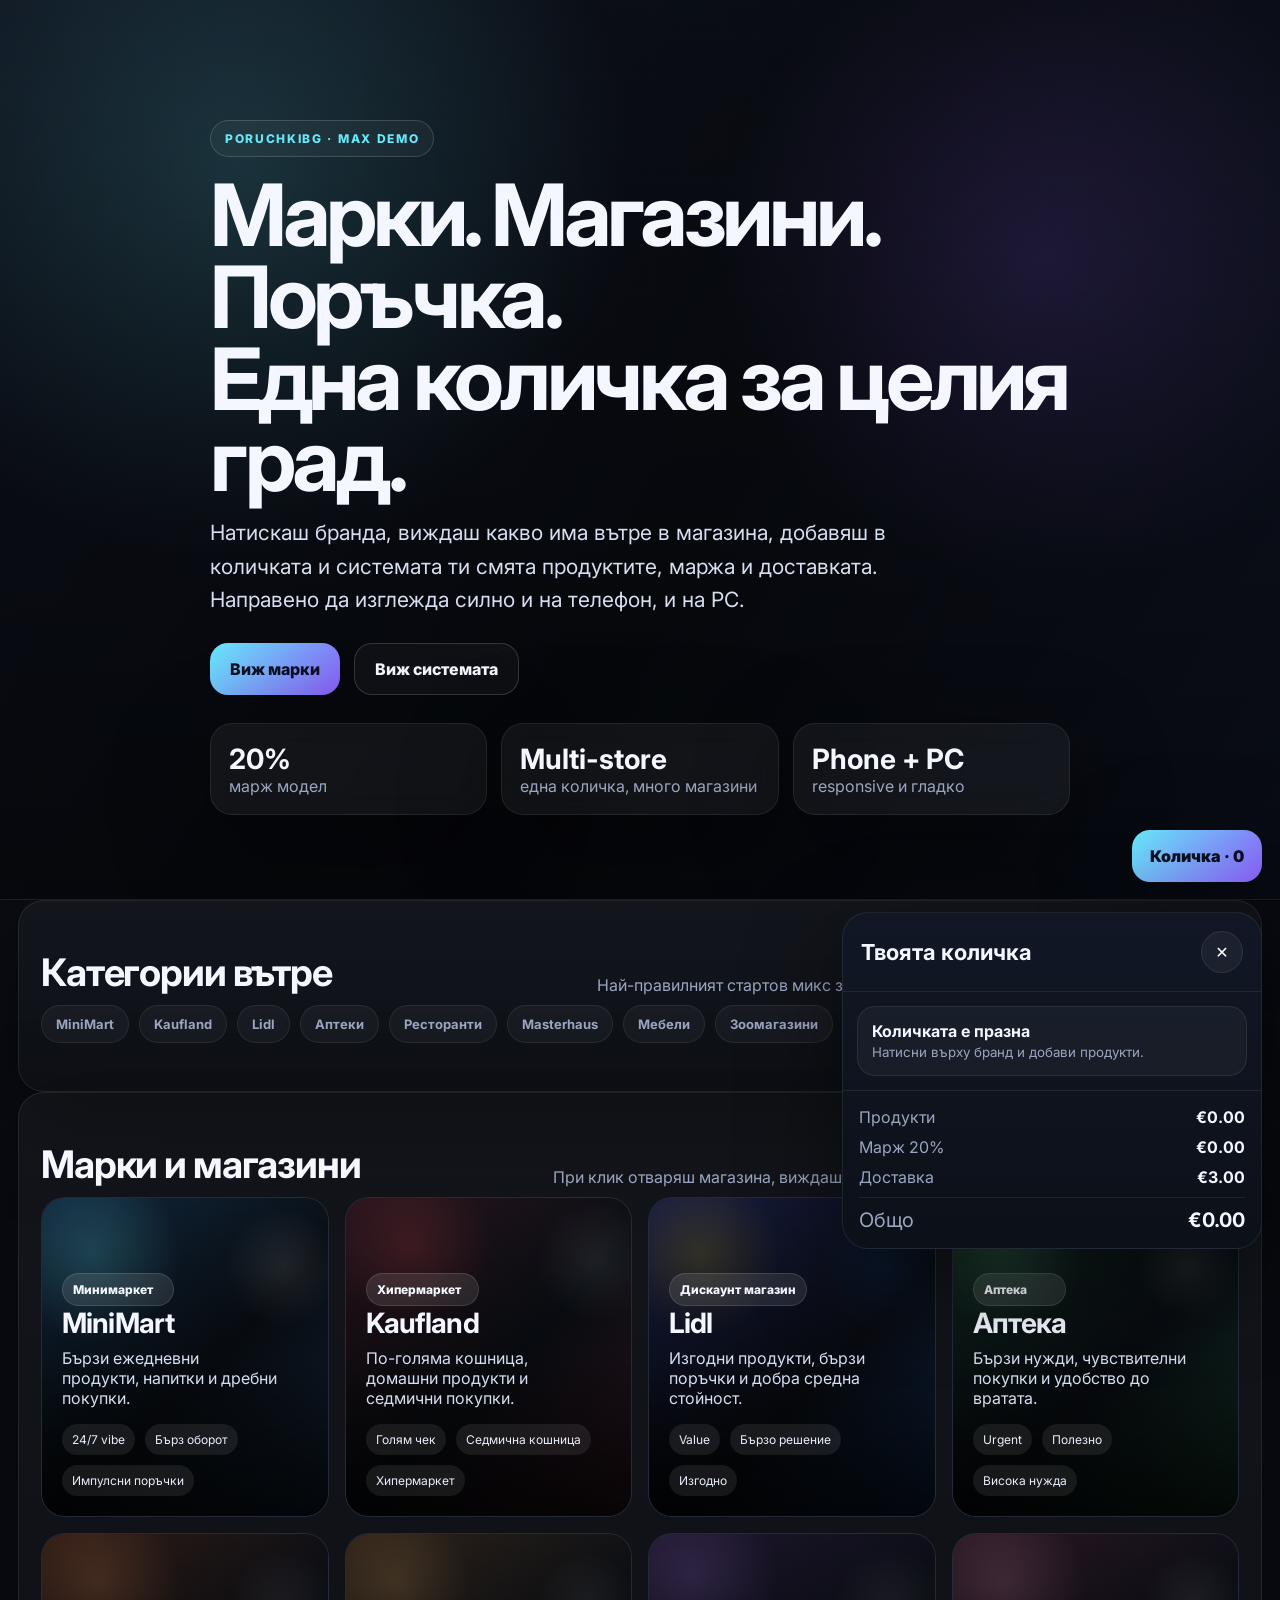
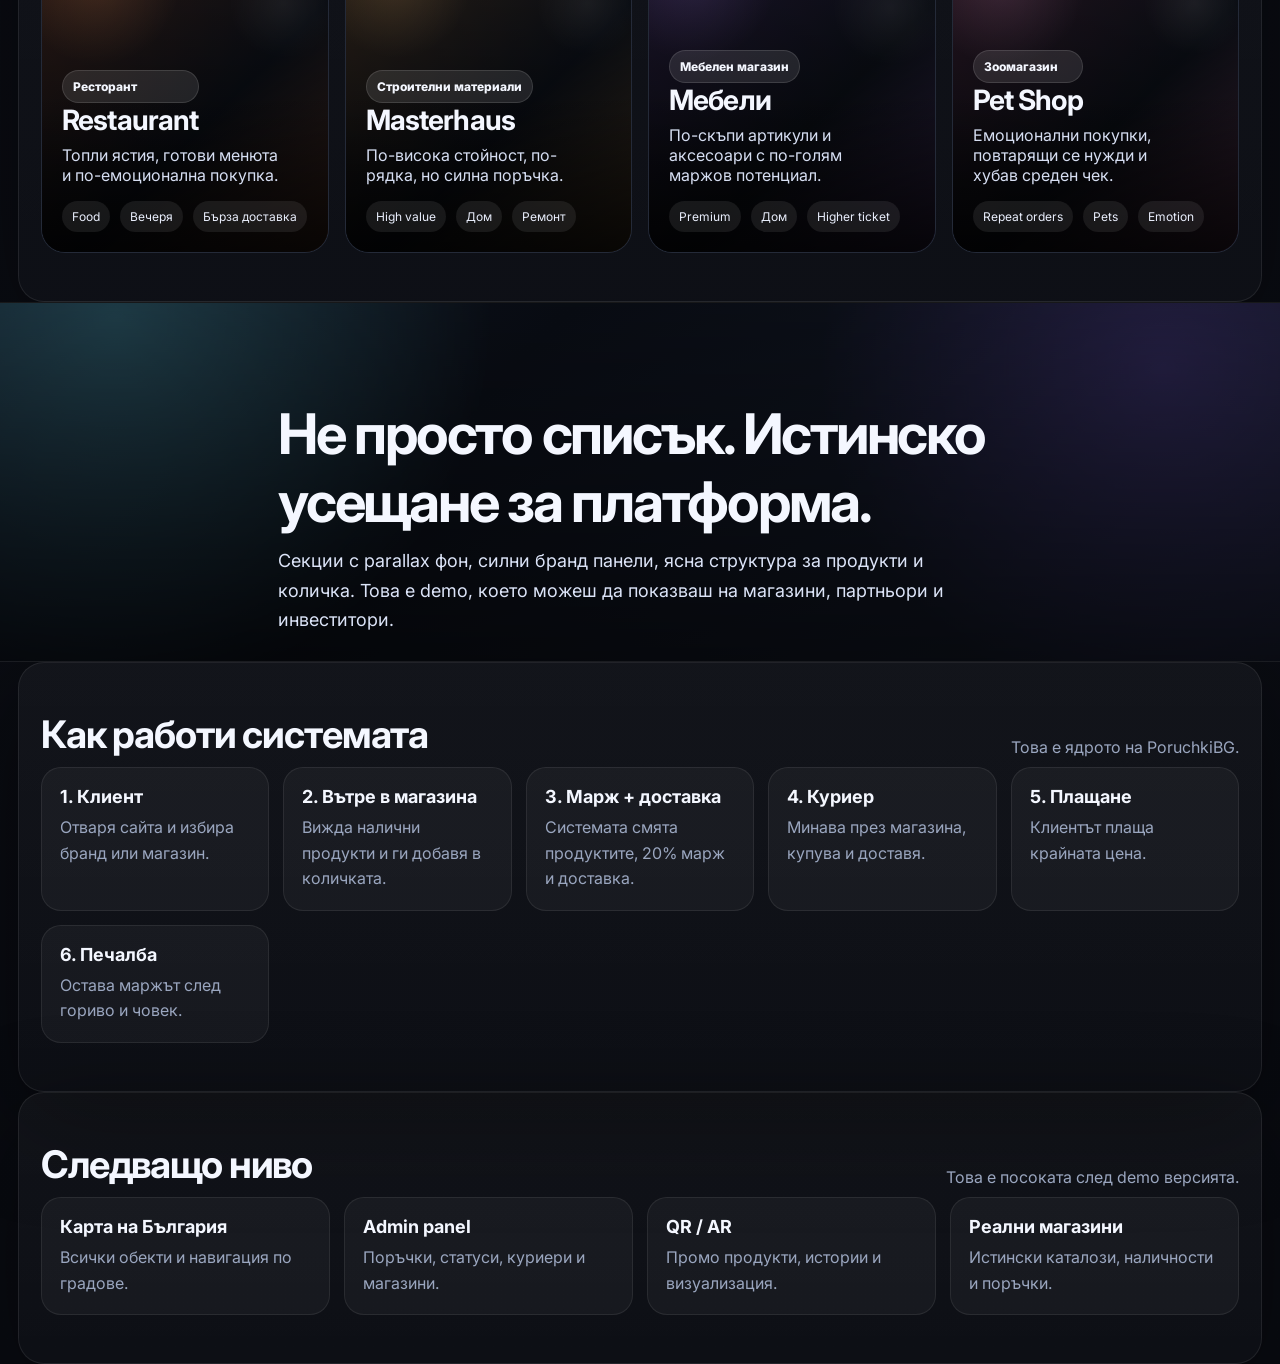
==== commit b3905707: "Upgrade PoruchkiBG demo with brand cards, parallax and store cart flow" ====
--- a/index.html
+++ b/index.html
@@ -2,60 +2,781 @@
 <html lang="bg">
 <head>
   <meta charset="UTF-8" />
-  <meta name="viewport" content="width=device-width, initial-scale=1.0" />
-  <title>PoruchkiBG Demo</title>
-  <meta name="description" content="PoruchkiBG demo — multi-store delivery система с количка, марж и заявка." />
+  <meta name="viewport" content="width=device-width, initial-scale=1.0, viewport-fit=cover" />
+  <title>PoruchkiBG — Demo</title>
+  <meta name="description" content="PoruchkiBG demo — multi-store delivery система с марки, parallax секции, продукти и количка." />
   <link rel="preconnect" href="https://fonts.googleapis.com">
   <link rel="preconnect" href="https://fonts.gstatic.com" crossorigin>
-  <link href="https://fonts.googleapis.com/css2?family=Inter:wght@400;500;700;800&display=swap" rel="stylesheet">
+  <link href="https://fonts.googleapis.com/css2?family=Inter:wght@400;500;600;700;800;900&display=swap" rel="stylesheet">
   <style>
-    :root{--bg:#0b0d12;--panel:#121723;--panel2:#1a2030;--text:#f4f7ff;--muted:#9aa6bf;--line:rgba(255,255,255,.08);--brand:#67e8f9;--brand2:#8b5cf6;--ok:#86efac;--shadow:0 24px 80px rgba(0,0,0,.35)}
-    *{box-sizing:border-box}html,body{margin:0;padding:0;background:radial-gradient(circle at top,#171b29 0%,#0b0d12 55%);color:var(--text);font-family:Inter,system-ui,sans-serif}
-    .wrap{max-width:1200px;margin:0 auto;padding:24px}.hero{padding:46px 0 12px}.eyebrow{font-size:12px;letter-spacing:.18em;text-transform:uppercase;color:var(--brand);font-weight:800}.hero h1{font-size:clamp(34px,7vw,72px);line-height:1.02;margin:12px 0}.sub{max-width:760px;font-size:18px;line-height:1.6;color:var(--muted)}
-    .cta{display:flex;gap:12px;flex-wrap:wrap;margin-top:24px}.btn{display:inline-flex;align-items:center;justify-content:center;padding:14px 18px;border-radius:16px;border:1px solid var(--line);font-weight:800;text-decoration:none;color:inherit;background:transparent;cursor:pointer}.btn.primary{background:linear-gradient(135deg,var(--brand),var(--brand2));color:#0b1020;border:none}
-    .stats,.grid,.schema,.ideas{display:grid;gap:14px}.stats{grid-template-columns:repeat(3,minmax(0,1fr));margin-top:22px}.stat,.panel,.store,.schema-card,.idea{background:linear-gradient(180deg,rgba(255,255,255,.04),rgba(255,255,255,.02));border:1px solid var(--line);box-shadow:var(--shadow)}.stat{border-radius:20px;padding:18px}.stat strong{display:block;font-size:28px}.stat span{color:var(--muted)}
-    .panel{margin-top:18px;border-radius:28px;padding:22px}.section-head{display:flex;justify-content:space-between;gap:16px;align-items:flex-end;flex-wrap:wrap;margin-bottom:18px}.section-head h2{margin:0;font-size:30px}.section-head p{margin:0;color:var(--muted);max-width:720px}
-    .chips{display:flex;gap:10px;flex-wrap:wrap}.chip{padding:10px 12px;border-radius:999px;border:1px solid var(--line);background:rgba(255,255,255,.03);color:var(--muted)}
-    .grid{grid-template-columns:repeat(auto-fit,minmax(250px,1fr))}.store{border-radius:22px;padding:18px}.store h3,.store p{margin:0}.store p{color:var(--muted)}.products{display:grid;gap:10px;margin-top:14px}.product{display:flex;justify-content:space-between;align-items:center;gap:10px;padding:10px 12px;border-radius:14px;background:var(--panel2);border:1px solid var(--line)}.product small{display:block;color:var(--muted)}.product button{background:transparent;color:var(--ok);border:1px solid rgba(134,239,172,.35);padding:8px 10px;border-radius:12px;font-weight:700;cursor:pointer}
-    .checkout{display:grid;grid-template-columns:1fr 1fr;gap:18px}.cart,.form{background:var(--panel);border:1px solid var(--line);border-radius:22px;padding:18px}.cart-items{display:grid;gap:10px;min-height:140px}.row{display:flex;justify-content:space-between;gap:10px;padding:10px 12px;border-radius:14px;background:var(--panel2);border:1px solid var(--line)}.summary{display:grid;gap:10px;margin-top:18px}.summary>div{display:flex;justify-content:space-between;color:var(--muted)}.summary strong{color:var(--text)}.final{padding-top:10px;border-top:1px solid var(--line);font-size:20px}.final strong{color:var(--brand)}
-    .form{display:grid;gap:12px}.form label{display:grid;gap:8px;color:var(--muted);font-size:14px}.form input,.form textarea{width:100%;background:#0f1320;color:var(--text);border:1px solid var(--line);border-radius:14px;padding:14px;font:inherit}.form textarea{min-height:120px;resize:vertical}.hint{margin:0;color:var(--muted);font-size:13px;line-height:1.5}
-    .schema{grid-template-columns:repeat(auto-fit,minmax(220px,1fr))}.schema-card,.idea{border-radius:18px;padding:16px}.schema-card strong,.idea strong{display:block;margin-bottom:8px}.schema-card span,.idea span{color:var(--muted)}.flow{display:flex;gap:10px;flex-wrap:wrap;align-items:center;margin-top:16px}.flow div,.flow span{padding:10px 14px;border-radius:14px;border:1px solid var(--line);background:rgba(255,255,255,.03)}
-    .ideas{grid-template-columns:repeat(auto-fit,minmax(220px,1fr))}.toast{position:fixed;right:16px;bottom:16px;background:#101524;border:1px solid var(--line);padding:14px 16px;border-radius:16px;opacity:0;transform:translateY(10px);transition:.25s ease;pointer-events:none;max-width:360px;box-shadow:var(--shadow)}.toast.show{opacity:1;transform:translateY(0)}@media (max-width:860px){.stats,.checkout{grid-template-columns:1fr}}
+    :root{
+      --bg:#090b11;
+      --panel:#121724;
+      --panel-2:#1a2131;
+      --text:#f4f7ff;
+      --muted:#9aa6bf;
+      --line:rgba(255,255,255,.08);
+      --line-strong:rgba(255,255,255,.16);
+      --brand:#67e8f9;
+      --brand-2:#8b5cf6;
+      --ok:#86efac;
+      --danger:#ff8c8c;
+      --shadow:0 30px 100px rgba(0,0,0,.45);
+      --radius:26px;
+    }
+    *{box-sizing:border-box}
+    html{scroll-behavior:smooth}
+    body{
+      margin:0;
+      font-family:Inter,system-ui,sans-serif;
+      color:var(--text);
+      background:
+        radial-gradient(90vw 60vw at 20% -10%, rgba(103,232,249,.12), transparent 60%),
+        radial-gradient(80vw 60vw at 100% 10%, rgba(139,92,246,.12), transparent 60%),
+        linear-gradient(180deg,#0b0d14 0%, #090b11 100%);
+      overflow-x:hidden;
+    }
+    a{text-decoration:none;color:inherit}
+    button,input,textarea{font:inherit}
+    .wrap{max-width:1280px;margin:0 auto;padding:0 18px}
+    .hero{
+      min-height:100svh;
+      display:flex;
+      align-items:center;
+      position:relative;
+      overflow:hidden;
+      border-bottom:1px solid var(--line);
+    }
+    .hero::before,
+    .hero::after{
+      content:"";
+      position:absolute;
+      inset:0;
+      pointer-events:none;
+      background-attachment:fixed;
+    }
+    .hero::before{
+      background:
+        linear-gradient(180deg, rgba(0,0,0,.15), rgba(0,0,0,.55)),
+        radial-gradient(circle at 20% 20%, rgba(103,232,249,.22), transparent 30%),
+        radial-gradient(circle at 80% 30%, rgba(139,92,246,.22), transparent 26%),
+        linear-gradient(120deg, #101522 0%, #0a0d14 55%, #12182a 100%);
+      transform:scale(1.05);
+    }
+    .hero::after{
+      background:
+        linear-gradient(90deg, rgba(255,255,255,.05) 1px, transparent 1px),
+        linear-gradient(180deg, rgba(255,255,255,.05) 1px, transparent 1px);
+      background-size:36px 36px;
+      mask-image:linear-gradient(180deg, rgba(0,0,0,.7), transparent 90%);
+      opacity:.18;
+    }
+    .hero__content{position:relative;z-index:2;padding:92px 0 56px;max-width:860px}
+    .eyebrow{
+      display:inline-flex;
+      align-items:center;
+      gap:10px;
+      padding:10px 14px;
+      border:1px solid var(--line-strong);
+      border-radius:999px;
+      background:rgba(255,255,255,.04);
+      color:var(--brand);
+      font-weight:800;
+      letter-spacing:.14em;
+      text-transform:uppercase;
+      font-size:12px;
+      backdrop-filter:blur(14px);
+    }
+    h1{
+      margin:18px 0 14px;
+      font-size:clamp(38px, 8vw, 86px);
+      line-height:.95;
+      letter-spacing:-.05em;
+    }
+    .hero p{
+      margin:0;
+      max-width:760px;
+      color:#d7def0;
+      font-size:clamp(16px,2.5vw,21px);
+      line-height:1.6;
+    }
+    .hero__actions{display:flex;flex-wrap:wrap;gap:14px;margin-top:26px}
+    .btn{
+      display:inline-flex;align-items:center;justify-content:center;gap:10px;
+      padding:15px 20px;border-radius:18px;border:1px solid var(--line-strong);
+      background:rgba(255,255,255,.04);color:var(--text);font-weight:800;cursor:pointer;
+      transition:.22s ease;
+      backdrop-filter:blur(14px);
+    }
+    .btn:hover{transform:translateY(-2px);border-color:rgba(103,232,249,.45)}
+    .btn--primary{background:linear-gradient(135deg,var(--brand),var(--brand-2));color:#0b1120;border:none}
+    .floating-stats{
+      display:grid;
+      grid-template-columns:repeat(3,minmax(0,1fr));
+      gap:14px;
+      margin-top:28px;
+      max-width:860px;
+    }
+    .stat{
+      background:rgba(255,255,255,.05);
+      border:1px solid var(--line);
+      border-radius:22px;
+      padding:18px;
+      box-shadow:var(--shadow);
+      backdrop-filter:blur(14px);
+    }
+    .stat strong{display:block;font-size:28px}
+    .stat span{color:var(--muted)}
+
+    .section{padding:26px 0}
+    .panel{
+      background:linear-gradient(180deg, rgba(255,255,255,.04), rgba(255,255,255,.02));
+      border:1px solid var(--line);
+      border-radius:var(--radius);
+      box-shadow:var(--shadow);
+      overflow:hidden;
+    }
+    .panel__head{padding:22px 22px 10px;display:flex;justify-content:space-between;gap:16px;align-items:end;flex-wrap:wrap}
+    .panel__head h2{margin:0;font-size:clamp(24px,4vw,38px);letter-spacing:-.03em}
+    .panel__head p{margin:0;color:var(--muted);max-width:780px}
+
+    .chips{display:flex;gap:10px;flex-wrap:wrap;padding:0 22px 22px}
+    .chip{padding:10px 14px;border-radius:999px;background:rgba(255,255,255,.04);border:1px solid var(--line);color:var(--muted);font-weight:700;font-size:13px}
+
+    .brands-grid{
+      display:grid;
+      grid-template-columns:repeat(auto-fit,minmax(260px,1fr));
+      gap:16px;
+      padding:0 22px 22px;
+    }
+    .brand-card{
+      position:relative;
+      min-height:320px;
+      border-radius:24px;
+      overflow:hidden;
+      border:1px solid var(--line);
+      background:#111827;
+      cursor:pointer;
+      isolation:isolate;
+      transition:.28s ease;
+    }
+    .brand-card:hover{transform:translateY(-4px) scale(1.01)}
+    .brand-card::before{
+      content:"";
+      position:absolute;
+      inset:0;
+      background:
+        linear-gradient(180deg, rgba(0,0,0,.12), rgba(0,0,0,.68)),
+        var(--bg-image),
+        linear-gradient(135deg,#1b2335,#0f1522);
+      background-size:cover;
+      background-position:center;
+      transform:scale(1.08);
+      transition:transform .5s ease;
+    }
+    .brand-card:hover::before{transform:scale(1.14)}
+    .brand-card::after{
+      content:"";
+      position:absolute;
+      inset:auto 0 0 0;
+      height:50%;
+      background:linear-gradient(180deg, transparent, rgba(0,0,0,.65));
+      z-index:1;
+    }
+    .brand-card__body{
+      position:absolute;
+      inset:auto 0 0 0;
+      z-index:2;
+      padding:20px;
+    }
+    .brand-card__top{display:flex;justify-content:space-between;gap:10px;align-items:flex-start}
+    .brand-card h3{margin:0;font-size:28px;letter-spacing:-.03em}
+    .brand-card p{margin:8px 0 0;color:#d6def2;max-width:88%}
+    .mini-badge{padding:8px 10px;border-radius:999px;background:rgba(255,255,255,.1);border:1px solid rgba(255,255,255,.12);font-size:12px;font-weight:800}
+    .brand-meta{display:flex;gap:10px;flex-wrap:wrap;margin-top:16px}
+    .brand-meta span{padding:8px 10px;border-radius:999px;background:rgba(255,255,255,.08);font-size:12px;color:#e9eefc}
+
+    .parallax-band{
+      position:relative;
+      min-height:360px;
+      display:flex;
+      align-items:end;
+      padding:26px;
+      overflow:hidden;
+      border-top:1px solid var(--line);
+      border-bottom:1px solid var(--line);
+      background:linear-gradient(180deg, rgba(0,0,0,.1), rgba(0,0,0,.55));
+    }
+    .parallax-band::before{
+      content:"";
+      position:absolute;
+      inset:-12%;
+      background:
+        linear-gradient(180deg, rgba(0,0,0,.14), rgba(0,0,0,.66)),
+        radial-gradient(circle at 20% 20%, rgba(103,232,249,.25), transparent 26%),
+        radial-gradient(circle at 80% 30%, rgba(139,92,246,.22), transparent 24%),
+        linear-gradient(135deg,#151d2e,#0b0f18 40%, #192032 100%);
+      transform:translateY(-4%) scale(1.1);
+      background-attachment:fixed;
+    }
+    .parallax-band__body{position:relative;z-index:2;max-width:760px}
+    .parallax-band h2{margin:0 0 10px;font-size:clamp(28px,5vw,56px);letter-spacing:-.04em}
+    .parallax-band p{margin:0;color:#dce4f8;font-size:18px;line-height:1.65}
+
+    .schema-grid,
+    .features-grid{
+      display:grid;
+      grid-template-columns:repeat(auto-fit,minmax(220px,1fr));
+      gap:14px;
+      padding:0 22px 22px;
+    }
+    .schema-card,
+    .feature-card{
+      background:rgba(255,255,255,.04);
+      border:1px solid var(--line);
+      border-radius:20px;
+      padding:18px;
+    }
+    .schema-card strong,.feature-card strong{display:block;font-size:18px;margin-bottom:8px}
+    .schema-card span,.feature-card span{color:var(--muted);line-height:1.6}
+
+    .modal{
+      position:fixed;
+      inset:0;
+      display:none;
+      align-items:flex-end;
+      justify-content:center;
+      background:rgba(3,5,10,.66);
+      backdrop-filter:blur(8px);
+      z-index:100;
+      padding:18px;
+    }
+    .modal.active{display:flex}
+    .modal__sheet{
+      width:min(1120px,100%);
+      max-height:92svh;
+      overflow:auto;
+      border-radius:28px;
+      border:1px solid var(--line);
+      background:linear-gradient(180deg,#101521,#0d1119);
+      box-shadow:var(--shadow);
+    }
+    .modal__hero{
+      position:relative;
+      min-height:280px;
+      padding:22px;
+      display:flex;
+      align-items:end;
+      overflow:hidden;
+      border-bottom:1px solid var(--line);
+    }
+    .modal__hero::before{
+      content:"";
+      position:absolute;
+      inset:0;
+      background:
+        linear-gradient(180deg, rgba(0,0,0,.12), rgba(0,0,0,.7)),
+        var(--modal-bg),
+        linear-gradient(135deg,#171f31,#0b1017 55%,#1c2234);
+      background-size:cover;
+      background-position:center;
+      transform:scale(1.08);
+    }
+    .modal__heroContent{position:relative;z-index:2;max-width:760px}
+    .modal__hero h3{margin:0;font-size:clamp(30px,5vw,56px);letter-spacing:-.04em}
+    .modal__hero p{margin:12px 0 0;color:#dbe3f7;line-height:1.6}
+    .close-btn{
+      position:absolute;top:16px;right:16px;z-index:3;
+      width:46px;height:46px;border-radius:50%;border:1px solid var(--line-strong);
+      background:rgba(0,0,0,.35);color:#fff;cursor:pointer;font-size:20px;font-weight:900;
+    }
+    .products-grid{
+      display:grid;
+      grid-template-columns:repeat(auto-fit,minmax(240px,1fr));
+      gap:14px;
+      padding:22px;
+    }
+    .product-card{
+      border:1px solid var(--line);
+      border-radius:22px;
+      background:linear-gradient(180deg, rgba(255,255,255,.04), rgba(255,255,255,.02));
+      overflow:hidden;
+    }
+    .product-card__media{
+      aspect-ratio:16/10;
+      position:relative;
+      background:
+        linear-gradient(180deg, rgba(0,0,0,.08), rgba(0,0,0,.46)),
+        radial-gradient(circle at 30% 20%, rgba(103,232,249,.22), transparent 24%),
+        radial-gradient(circle at 75% 28%, rgba(139,92,246,.22), transparent 22%),
+        linear-gradient(135deg,#171d2c,#0c1016 55%, #1c2435);
+    }
+    .product-card__media::after{
+      content:attr(data-label);
+      position:absolute;left:14px;bottom:14px;
+      padding:8px 10px;border-radius:999px;
+      background:rgba(255,255,255,.1);border:1px solid rgba(255,255,255,.14);
+      font-size:12px;font-weight:800;
+    }
+    .product-card__body{padding:16px}
+    .product-card__body h4{margin:0 0 8px;font-size:20px;letter-spacing:-.02em}
+    .product-card__body p{margin:0;color:var(--muted);min-height:46px;line-height:1.55}
+    .price-row{display:flex;justify-content:space-between;gap:10px;align-items:center;margin-top:14px}
+    .price{font-size:22px;font-weight:900}
+    .add-btn{
+      padding:12px 14px;border-radius:14px;border:none;cursor:pointer;font-weight:800;
+      background:linear-gradient(135deg,var(--brand),var(--brand-2));color:#08101e;
+    }
+
+    .cart-drawer{
+      position:fixed;
+      right:18px;
+      bottom:18px;
+      width:min(420px, calc(100vw - 24px));
+      max-height:80svh;
+      overflow:auto;
+      z-index:110;
+      border:1px solid var(--line);
+      border-radius:26px;
+      background:linear-gradient(180deg,#111725,#0c1018);
+      box-shadow:var(--shadow);
+      transform:translateY(calc(100% + 30px));
+      transition:transform .28s ease;
+    }
+    .cart-drawer.active{transform:translateY(0)}
+    .cart-head{display:flex;justify-content:space-between;gap:12px;align-items:center;padding:18px;border-bottom:1px solid var(--line)}
+    .cart-head h3{margin:0;font-size:22px}
+    .cart-head button{width:42px;height:42px;border-radius:50%;background:rgba(255,255,255,.05);color:#fff;border:1px solid var(--line);cursor:pointer}
+    .cart-items{display:grid;gap:10px;padding:14px}
+    .cart-item{padding:14px;border-radius:18px;background:rgba(255,255,255,.04);border:1px solid var(--line)}
+    .cart-item__row{display:flex;justify-content:space-between;gap:10px;align-items:flex-start}
+    .cart-item strong{display:block}
+    .cart-item small{color:var(--muted)}
+    .qty-row{display:flex;align-items:center;gap:8px;margin-top:12px}
+    .qty-row button{width:30px;height:30px;border-radius:10px;background:transparent;border:1px solid var(--line);color:#fff;cursor:pointer}
+    .cart-foot{padding:16px;border-top:1px solid var(--line);display:grid;gap:10px}
+    .sum-row{display:flex;justify-content:space-between;gap:10px;color:var(--muted)}
+    .sum-row strong{color:var(--text)}
+    .sum-final{font-size:20px;padding-top:10px;border-top:1px solid var(--line)}
+
+    .fab{
+      position:fixed;
+      right:18px;
+      bottom:18px;
+      z-index:109;
+      border:none;
+      padding:16px 18px;
+      border-radius:18px;
+      background:linear-gradient(135deg,var(--brand),var(--brand-2));
+      color:#08101e;
+      font-weight:900;
+      cursor:pointer;
+      box-shadow:var(--shadow);
+    }
+    .fab.hidden{display:none}
+
+    @media (max-width:900px){
+      .hero{min-height:auto}
+      .hero__content{padding-top:80px}
+      .floating-stats{grid-template-columns:1fr}
+      .brands-grid,.products-grid{grid-template-columns:1fr}
+      .brand-card{min-height:270px}
+      .parallax-band{min-height:300px;padding:20px}
+      .panel__head,.chips,.brands-grid,.schema-grid,.features-grid,.products-grid{padding-left:16px;padding-right:16px}
+    }
+    @media (max-width:640px){
+      .wrap{padding:0 12px}
+      .hero__actions{flex-direction:column;align-items:stretch}
+      .btn{width:100%}
+      .panel{border-radius:22px}
+      .modal{padding:10px}
+      .modal__sheet{border-radius:22px}
+      .cart-drawer{right:12px;left:12px;width:auto;bottom:12px}
+      .fab{right:12px;left:12px;bottom:12px;width:auto}
+    }
   </style>
 </head>
 <body>
+  <section class="hero">
+    <div class="wrap hero__content">
+      <div class="eyebrow">PORUCHKIBG · MAX DEMO</div>
+      <h1>Марки. Магазини. Поръчка.<br>Една количка за целия град.</h1>
+      <p>Натискаш бранда, виждаш какво има вътре в магазина, добавяш в количката и системата ти смята продуктите, маржа и доставката. Направено да изглежда силно и на телефон, и на PC.</p>
+      <div class="hero__actions">
+        <a class="btn btn--primary" href="#brands">Виж марки</a>
+        <a class="btn" href="#system">Виж системата</a>
+      </div>
+      <div class="floating-stats">
+        <div class="stat"><strong>20%</strong><span>марж модел</span></div>
+        <div class="stat"><strong>Multi-store</strong><span>една количка, много магазини</span></div>
+        <div class="stat"><strong>Phone + PC</strong><span>responsive и гладко</span></div>
+      </div>
+    </div>
+  </section>
+
   <div class="wrap">
-    <section class="hero">
-      <div class="eyebrow">PORUCHKIBG · DEMO</div>
-      <h1>Каквото искаш от града —<br>ние го взимаме и ти го носим.</h1>
-      <p class="sub">MiniMart, Kaufland, Lidl, аптеки, ресторанти, строителни материали и още. Това е demo версия на локална multi-store delivery система с марж, количка и заявка.</p>
-      <div class="cta"><a href="#stores" class="btn primary">Виж обектите</a><a href="#schema" class="btn">Виж схемата</a></div>
-      <div class="stats"><div class="stat"><strong>20%</strong><span>марж модел</span></div><div class="stat"><strong>1 количка</strong><span>много категории</span></div><div class="stat"><strong>1 куриер</strong><span>клиент → магазин → адрес</span></div></div>
+    <section class="section panel">
+      <div class="panel__head">
+        <h2>Категории вътре</h2>
+        <p>Най-правилният стартов микс за оборот, по-висока стойност и импулсни поръчки.</p>
+      </div>
+      <div class="chips">
+        <div class="chip">MiniMart</div>
+        <div class="chip">Kaufland</div>
+        <div class="chip">Lidl</div>
+        <div class="chip">Аптеки</div>
+        <div class="chip">Ресторанти</div>
+        <div class="chip">Masterhaus</div>
+        <div class="chip">Мебели</div>
+        <div class="chip">Зоомагазини</div>
+        <div class="chip">Цветя и подаръци</div>
+      </div>
     </section>
-    <section class="panel"><div class="section-head"><h2>Категории</h2><p>Най-правилният стартов микс за валидиране.</p></div><div class="chips"><div class="chip">MiniMart</div><div class="chip">Kaufland</div><div class="chip">Lidl</div><div class="chip">Аптеки</div><div class="chip">Ресторанти</div><div class="chip">Masterhaus</div><div class="chip">Мебели</div><div class="chip">Зоомагазини</div><div class="chip">Цветя и подаръци</div></div></section>
-    <section class="panel" id="stores"><div class="section-head"><h2>Демо обекти</h2><p>Примерни продукти за презентация и пилот.</p></div><div id="storeGrid" class="grid"></div></section>
-    <section class="panel"><div class="section-head"><h2>Количка и заявка</h2><p>Системата смята стойност, 20% марж и доставка.</p></div><div class="checkout"><div class="cart"><h3>Количка</h3><div id="cartItems" class="cart-items"></div><div class="summary"><div><span>Стойност на продукти</span><strong id="baseTotal">€0.00</strong></div><div><span>Марж 20%</span><strong id="feeTotal">€0.00</strong></div><div><span>Доставка</span><strong id="deliveryTotal">€3.00</strong></div><div class="final"><span>Общо</span><strong id="grandTotal">€0.00</strong></div></div></div><form id="orderForm" class="form"><label>Име<input name="name" required placeholder="Име"></label><label>Телефон<input name="phone" required placeholder="Телефон"></label><label>Адрес<input name="address" required placeholder="Адрес за доставка"></label><label>Бележка<textarea name="note" placeholder="Например: звънни при входа"></textarea></label><button class="btn primary" type="submit">Генерирай заявка</button><p class="hint">Demo: копира готов текст за пращане към оператор/куриер.</p></form></div></section>
-    <section class="panel" id="schema"><div class="section-head"><h2>Схема на системата</h2><p>Това е ядрото на PoruchkiBG.</p></div><div class="schema"><div class="schema-card"><strong>1. Клиент</strong><span>Отваря сайта и избира магазин.</span></div><div class="schema-card"><strong>2. Количка</strong><span>Добавя продукти от 1 или повече категории.</span></div><div class="schema-card"><strong>3. Марж</strong><span>Системата смята 20% + доставка.</span></div><div class="schema-card"><strong>4. Куриер</strong><span>Минава през магазина, купува, доставя.</span></div><div class="schema-card"><strong>5. Плащане</strong><span>Клиентът плаща общата стойност.</span></div><div class="schema-card"><strong>6. Печалба</strong><span>Остава марж - гориво - човек.</span></div></div><div class="flow"><div>Клиент</div><span>→</span><div>Избор</div><span>→</span><div>Количка</div><span>→</span><div>Куриер</div><span>→</span><div>Доставка</div></div></section>
-    <section class="panel"><div class="section-head"><h2>Следващо ниво</h2><p>Това е посоката след MVP.</p></div><div class="ideas"><div class="idea"><strong>Карта на България</strong><span>Всички обекти и навигация.</span></div><div class="idea"><strong>Admin panel</strong><span>Поръчки, статуси, куриери, магазини.</span></div><div class="idea"><strong>QR / AR</strong><span>Промо продукти, история, визуализация.</span></div><div class="idea"><strong>Реални магазини</strong><span>Истински каталози и реални наличности.</span></div></div></section>
+
+    <section class="section panel" id="brands">
+      <div class="panel__head">
+        <h2>Марки и магазини</h2>
+        <p>При клик отваряш магазина, виждаш какво има вътре и добавяш директно в количката.</p>
+      </div>
+      <div class="brands-grid" id="brandsGrid"></div>
+    </section>
   </div>
-  <div id="toast" class="toast"></div>
+
+  <section class="parallax-band">
+    <div class="wrap parallax-band__body">
+      <h2>Не просто списък. Истинско усещане за платформа.</h2>
+      <p>Секции с parallax фон, силни бранд панели, ясна структура за продукти и количка. Това е demo, което можеш да показваш на магазини, партньори и инвеститори.</p>
+    </div>
+  </section>
+
+  <div class="wrap">
+    <section class="section panel" id="system">
+      <div class="panel__head">
+        <h2>Как работи системата</h2>
+        <p>Това е ядрото на PoruchkiBG.</p>
+      </div>
+      <div class="schema-grid">
+        <div class="schema-card"><strong>1. Клиент</strong><span>Отваря сайта и избира бранд или магазин.</span></div>
+        <div class="schema-card"><strong>2. Вътре в магазина</strong><span>Вижда налични продукти и ги добавя в количката.</span></div>
+        <div class="schema-card"><strong>3. Марж + доставка</strong><span>Системата смята продуктите, 20% марж и доставка.</span></div>
+        <div class="schema-card"><strong>4. Куриер</strong><span>Минава през магазина, купува и доставя.</span></div>
+        <div class="schema-card"><strong>5. Плащане</strong><span>Клиентът плаща крайната цена.</span></div>
+        <div class="schema-card"><strong>6. Печалба</strong><span>Остава маржът след гориво и човек.</span></div>
+      </div>
+    </section>
+
+    <section class="section panel">
+      <div class="panel__head">
+        <h2>Следващо ниво</h2>
+        <p>Това е посоката след demo версията.</p>
+      </div>
+      <div class="features-grid">
+        <div class="feature-card"><strong>Карта на България</strong><span>Всички обекти и навигация по градове.</span></div>
+        <div class="feature-card"><strong>Admin panel</strong><span>Поръчки, статуси, куриери и магазини.</span></div>
+        <div class="feature-card"><strong>QR / AR</strong><span>Промо продукти, истории и визуализация.</span></div>
+        <div class="feature-card"><strong>Реални магазини</strong><span>Истински каталози, наличности и поръчки.</span></div>
+      </div>
+    </section>
+  </div>
+
+  <div class="modal" id="storeModal" aria-hidden="true">
+    <div class="modal__sheet">
+      <div class="modal__hero" id="modalHero">
+        <button class="close-btn" id="closeModal">✕</button>
+        <div class="modal__heroContent">
+          <div class="eyebrow" id="modalEyebrow">STORE</div>
+          <h3 id="modalTitle">Store</h3>
+          <p id="modalDescription"></p>
+        </div>
+      </div>
+      <div class="products-grid" id="productsGrid"></div>
+    </div>
+  </div>
+
+  <button class="fab" id="openCartFab">Количка · <span id="fabCount">0</span></button>
+
+  <aside class="cart-drawer" id="cartDrawer">
+    <div class="cart-head">
+      <h3>Твоята количка</h3>
+      <button id="closeCart">✕</button>
+    </div>
+    <div class="cart-items" id="cartItems"></div>
+    <div class="cart-foot">
+      <div class="sum-row"><span>Продукти</span><strong id="cartBase">€0.00</strong></div>
+      <div class="sum-row"><span>Марж 20%</span><strong id="cartFee">€0.00</strong></div>
+      <div class="sum-row"><span>Доставка</span><strong id="cartDelivery">€3.00</strong></div>
+      <div class="sum-row sum-final"><span>Общо</span><strong id="cartTotal">€0.00</strong></div>
+    </div>
+  </aside>
+
   <script>
-    const stores=[
-      {name:'MiniMart Demo',category:'Минимаркет',products:[{name:'Coca-Cola 500ml',price:1.8},{name:'Сандвич',price:4.5},{name:'Чипс',price:2.2}]},
-      {name:'Kaufland Demo',category:'Хипермаркет',products:[{name:'Минерална вода',price:0.9},{name:'Пиле грил',price:6.8},{name:'Перилен препарат',price:8.9}]},
-      {name:'Lidl Demo',category:'Дискаунт магазин',products:[{name:'Кисело мляко',price:0.85},{name:'Протеинов бар',price:1.6},{name:'Замразена пица',price:3.9}]},
-      {name:'Аптека Demo',category:'Аптека',products:[{name:'Витамин C',price:4.2},{name:'Парацетамол',price:2.3},{name:'Термометър',price:5.8}]},
-      {name:'Restaurant Demo',category:'Ресторант',products:[{name:'Бургер меню',price:8.5},{name:'Пица Маргарита',price:7.4},{name:'Цезар салата',price:6.2}]},
-      {name:'Masterhaus Demo',category:'Строителни материали',products:[{name:'Боя 2.5L',price:17},{name:'Силикон',price:4.8},{name:'LED крушка',price:3.2}]}
+    const stores = [
+      {
+        id:'minimart',
+        name:'MiniMart',
+        label:'Минимаркет',
+        short:'Бързи ежедневни продукти, напитки и дребни покупки.',
+        tags:['24/7 vibe','Бърз оборот','Импулсни поръчки'],
+        bg:'radial-gradient(circle at 20% 20%, rgba(103,232,249,.25), transparent 24%), radial-gradient(circle at 82% 24%, rgba(255,255,255,.12), transparent 16%), linear-gradient(135deg,#14304a,#0b1119 55%,#1d3652)',
+        products:[
+          {name:'Coca-Cola 500ml', price:1.8, label:'Напитка', desc:'Студена напитка за бърза поръчка.'},
+          {name:'Сандвич', price:4.5, label:'Храна', desc:'Готов за взимане, идеален за обяд.'},
+          {name:'Чипс', price:2.2, label:'Snack', desc:'Импулсна покупка с бързо решение.'},
+          {name:'Шоколад', price:1.9, label:'Sweet', desc:'Малка добавка към всяка поръчка.'}
+        ]
+      },
+      {
+        id:'kaufland',
+        name:'Kaufland',
+        label:'Хипермаркет',
+        short:'По-голяма кошница, домашни продукти и седмични покупки.',
+        tags:['Голям чек','Седмична кошница','Хипермаркет'],
+        bg:'radial-gradient(circle at 25% 18%, rgba(255,90,90,.18), transparent 22%), radial-gradient(circle at 85% 22%, rgba(255,255,255,.1), transparent 16%), linear-gradient(135deg,#341822,#0c1118 54%,#4a2130)',
+        products:[
+          {name:'Минерална вода 1.5L', price:0.9, label:'Вода', desc:'Ниска цена, честа покупка.'},
+          {name:'Пиле грил', price:6.8, label:'Топ продукт', desc:'Готов продукт за вечеря.'},
+          {name:'Перилен препарат', price:8.9, label:'Дом', desc:'Домашна нужда с по-висока стойност.'},
+          {name:'Плодове микс', price:5.4, label:'Fresh', desc:'Бърза свежа кошница за дома.'}
+        ]
+      },
+      {
+        id:'lidl',
+        name:'Lidl',
+        label:'Дискаунт магазин',
+        short:'Изгодни продукти, бързи поръчки и добра средна стойност.',
+        tags:['Value','Бързо решение','Изгодно'],
+        bg:'radial-gradient(circle at 20% 20%, rgba(255,213,0,.18), transparent 22%), radial-gradient(circle at 80% 24%, rgba(0,92,184,.16), transparent 18%), linear-gradient(135deg,#1b2250,#0c1018 58%,#153b70)',
+        products:[
+          {name:'Кисело мляко', price:0.85, label:'Млечни', desc:'Ежедневна нужда на добра цена.'},
+          {name:'Протеинов бар', price:1.6, label:'Fit', desc:'Малък add-on към всяка поръчка.'},
+          {name:'Замразена пица', price:3.9, label:'Dinner', desc:'Лесно решение за вечерта.'},
+          {name:'Кафе пакет', price:4.8, label:'Coffee', desc:'Повтаряща се покупка с добър марж.'}
+        ]
+      },
+      {
+        id:'apteka',
+        name:'Аптека',
+        label:'Аптека',
+        short:'Бързи нужди, чувствителни покупки и удобство до вратата.',
+        tags:['Urgent','Полезно','Висока нужда'],
+        bg:'radial-gradient(circle at 20% 18%, rgba(134,239,172,.2), transparent 22%), radial-gradient(circle at 80% 24%, rgba(255,255,255,.1), transparent 14%), linear-gradient(135deg,#143127,#0c1118 55%,#1d4f3c)',
+        products:[
+          {name:'Витамин C', price:4.2, label:'Health', desc:'Често търсен продукт за сезона.'},
+          {name:'Парацетамол', price:2.3, label:'Need', desc:'Бързо решение при нужда.'},
+          {name:'Термометър', price:5.8, label:'Home Care', desc:'Полезен продукт за всяко семейство.'},
+          {name:'Маски', price:1.7, label:'Basic', desc:'Малка покупка, честа нужда.'}
+        ]
+      },
+      {
+        id:'restaurant',
+        name:'Restaurant',
+        label:'Ресторант',
+        short:'Топли ястия, готови менюта и по-емоционална покупка.',
+        tags:['Food','Вечеря','Бърза доставка'],
+        bg:'radial-gradient(circle at 22% 18%, rgba(255,158,96,.2), transparent 22%), radial-gradient(circle at 82% 24%, rgba(255,255,255,.08), transparent 15%), linear-gradient(135deg,#3b2219,#0c1018 58%,#4f2f22)',
+        products:[
+          {name:'Бургер меню', price:8.5, label:'Hot', desc:'Готово меню с добър чек.'},
+          {name:'Пица Маргарита', price:7.4, label:'Pizza', desc:'Един от най-лесните demo продукти.'},
+          {name:'Цезар салата', price:6.2, label:'Fresh', desc:'Лека поръчка с добър вид.'},
+          {name:'Паста', price:7.9, label:'Dinner', desc:'Още една силна вечерна опция.'}
+        ]
+      },
+      {
+        id:'masterhaus',
+        name:'Masterhaus',
+        label:'Строителни материали',
+        short:'По-висока стойност, по-рядка, но силна поръчка.',
+        tags:['High value','Дом','Ремонт'],
+        bg:'radial-gradient(circle at 20% 18%, rgba(255,196,120,.18), transparent 20%), radial-gradient(circle at 82% 24%, rgba(255,255,255,.08), transparent 14%), linear-gradient(135deg,#3a2b1d,#0c1018 58%,#4d3b25)',
+        products:[
+          {name:'Боя 2.5L', price:17, label:'Paint', desc:'Продукт с по-висока стойност.'},
+          {name:'Силикон', price:4.8, label:'Fix', desc:'Малка строителна поръчка.'},
+          {name:'LED крушка', price:3.2, label:'Light', desc:'Полезна и лесна за доставка.'},
+          {name:'Комплект инструменти', price:22, label:'Tools', desc:'Силен demo продукт за категорията.'}
+        ]
+      },
+      {
+        id:'mebeli',
+        name:'Мебели',
+        label:'Мебелен магазин',
+        short:'По-скъпи артикули и аксесоари с по-голям маржов потенциал.',
+        tags:['Premium','Дом','Higher ticket'],
+        bg:'radial-gradient(circle at 18% 16%, rgba(180,140,255,.18), transparent 22%), radial-gradient(circle at 82% 25%, rgba(255,255,255,.08), transparent 16%), linear-gradient(135deg,#251a37,#0c1018 58%,#3a2952)',
+        products:[
+          {name:'Нощно шкафче', price:34, label:'Home', desc:'Стилна demo мебел за платформата.'},
+          {name:'Лампа', price:19, label:'Interior', desc:'Продукт с хубава визуална стойност.'},
+          {name:'Сгъваем стол', price:22, label:'Utility', desc:'Практична покупка за дома.'},
+          {name:'Декоративна възглавница', price:12, label:'Soft', desc:'Лесен add-on към категорията.'}
+        ]
+      },
+      {
+        id:'petshop',
+        name:'Pet Shop',
+        label:'Зоомагазин',
+        short:'Емоционални покупки, повтарящи се нужди и хубав среден чек.',
+        tags:['Repeat orders','Pets','Emotion'],
+        bg:'radial-gradient(circle at 20% 18%, rgba(255,167,217,.18), transparent 22%), radial-gradient(circle at 82% 24%, rgba(255,255,255,.09), transparent 14%), linear-gradient(135deg,#341c2b,#0c1018 58%,#533049)',
+        products:[
+          {name:'Храна за куче 3kg', price:12.5, label:'Dog', desc:'Типична повтаряща се покупка.'},
+          {name:'Пясък за котка', price:6.4, label:'Cat', desc:'Практичен продукт с добра нужда.'},
+          {name:'Играчка за куче', price:4.1, label:'Toy', desc:'Импулсен add-on артикул.'},
+          {name:'Лакомства', price:3.7, label:'Treats', desc:'Малка добавка към поръчката.'}
+        ]
+      }
     ];
-    const state={cart:[]}; const feeRate=0.2; const deliveryFee=3;
-    const storeGrid=document.getElementById('storeGrid'),cartItems=document.getElementById('cartItems'),baseTotal=document.getElementById('baseTotal'),feeTotal=document.getElementById('feeTotal'),deliveryTotal=document.getElementById('deliveryTotal'),grandTotal=document.getElementById('grandTotal'),toast=document.getElementById('toast');
-    deliveryTotal.textContent=`€${deliveryFee.toFixed(2)}`;
-    function showToast(message){toast.textContent=message;toast.classList.add('show');setTimeout(()=>toast.classList.remove('show'),2200)}
-    function renderStores(){storeGrid.innerHTML=stores.map(store=>`<article class="store"><div><h3>${store.name}</h3><p>${store.category}</p></div><div class="products">${store.products.map(product=>`<div class="product"><div><strong>${product.name}</strong><small>€${product.price.toFixed(2)}</small></div><button data-store="${store.name}" data-name="${product.name}" data-price="${product.price}">Добави</button></div>`).join('')}</div></article>`).join('');storeGrid.querySelectorAll('button').forEach(button=>button.addEventListener('click',()=>{state.cart.push({store:button.dataset.store,name:button.dataset.name,price:Number(button.dataset.price)});renderCart();showToast(`Добавено: ${button.dataset.name}`)}))}
-    function renderCart(){if(!state.cart.length){cartItems.innerHTML='<div class="row"><span>Количката е празна</span><strong>—</strong></div>'}else{cartItems.innerHTML=state.cart.map(item=>`<div class="row"><div><strong>${item.name}</strong><div>${item.store}</div></div><strong>€${item.price.toFixed(2)}</strong></div>`).join('')} const base=state.cart.reduce((s,i)=>s+i.price,0), fee=base*feeRate, total=base?base+fee+deliveryFee:0; baseTotal.textContent=`€${base.toFixed(2)}`; feeTotal.textContent=`€${fee.toFixed(2)}`; grandTotal.textContent=`€${total.toFixed(2)}`; }
-    renderStores(); renderCart();
-    document.getElementById('orderForm').addEventListener('submit',(e)=>{e.preventDefault(); if(!state.cart.length)return showToast('Добави поне 1 продукт първо.'); const form=new FormData(e.target); const base=state.cart.reduce((s,i)=>s+i.price,0), fee=base*feeRate, total=base+fee+deliveryFee; const lines=['Нова поръчка - PoruchkiBG Demo',`Име: ${form.get('name')}`,`Телефон: ${form.get('phone')}`,`Адрес: ${form.get('address')}`,'','Продукти:']; state.cart.forEach(item=>lines.push(`- ${item.name} (${item.store}) - €${item.price.toFixed(2)}`)); lines.push('',`Стойност: €${base.toFixed(2)}`,`Марж 20%: €${fee.toFixed(2)}`,`Доставка: €${deliveryFee.toFixed(2)}`,`Общо: €${total.toFixed(2)}`,'',`Бележка: ${form.get('note')||'-'}`); navigator.clipboard.writeText(lines.join('\n')).then(()=>showToast('Заявката е копирана.')).catch(()=>alert(lines.join('\n'))); });
+
+    const feeRate = 0.2;
+    const deliveryFee = 3;
+    const state = { activeStore:null, cart:[] };
+
+    const brandsGrid = document.getElementById('brandsGrid');
+    const storeModal = document.getElementById('storeModal');
+    const modalHero = document.getElementById('modalHero');
+    const modalTitle = document.getElementById('modalTitle');
+    const modalEyebrow = document.getElementById('modalEyebrow');
+    const modalDescription = document.getElementById('modalDescription');
+    const productsGrid = document.getElementById('productsGrid');
+    const cartDrawer = document.getElementById('cartDrawer');
+    const cartItems = document.getElementById('cartItems');
+    const cartBase = document.getElementById('cartBase');
+    const cartFee = document.getElementById('cartFee');
+    const cartDelivery = document.getElementById('cartDelivery');
+    const cartTotal = document.getElementById('cartTotal');
+    const openCartFab = document.getElementById('openCartFab');
+    const fabCount = document.getElementById('fabCount');
+
+    cartDelivery.textContent = `€${deliveryFee.toFixed(2)}`;
+
+    function renderBrands(){
+      brandsGrid.innerHTML = stores.map(store => `
+        <article class="brand-card" data-id="${store.id}" style="--bg-image:${store.bg}">
+          <div class="brand-card__body">
+            <div class="brand-card__top">
+              <div>
+                <div class="mini-badge">${store.label}</div>
+                <h3>${store.name}</h3>
+              </div>
+            </div>
+            <p>${store.short}</p>
+            <div class="brand-meta">
+              ${store.tags.map(tag => `<span>${tag}</span>`).join('')}
+            </div>
+          </div>
+        </article>
+      `).join('');
+
+      brandsGrid.querySelectorAll('.brand-card').forEach(card => {
+        card.addEventListener('click', () => openStore(card.dataset.id));
+      });
+    }
+
+    function openStore(id){
+      const store = stores.find(s => s.id === id);
+      if(!store) return;
+      state.activeStore = store;
+      modalHero.style.setProperty('--modal-bg', store.bg);
+      modalTitle.textContent = store.name;
+      modalEyebrow.textContent = store.label;
+      modalDescription.textContent = `${store.short} Избери продукти директно отдолу и ги добави в количката.`;
+      productsGrid.innerHTML = store.products.map((product, index) => `
+        <article class="product-card">
+          <div class="product-card__media" data-label="${product.label}"></div>
+          <div class="product-card__body">
+            <h4>${product.name}</h4>
+            <p>${product.desc}</p>
+            <div class="price-row">
+              <div class="price">€${product.price.toFixed(2)}</div>
+              <button class="add-btn" data-store="${store.name}" data-name="${product.name}" data-price="${product.price}">Добави</button>
+            </div>
+          </div>
+        </article>
+      `).join('');
+      productsGrid.querySelectorAll('.add-btn').forEach(btn => {
+        btn.addEventListener('click', () => addToCart(btn.dataset.store, btn.dataset.name, Number(btn.dataset.price)));
+      });
+      storeModal.classList.add('active');
+      storeModal.setAttribute('aria-hidden','false');
+      document.body.style.overflow = 'hidden';
+    }
+
+    function closeStore(){
+      storeModal.classList.remove('active');
+      storeModal.setAttribute('aria-hidden','true');
+      document.body.style.overflow = '';
+    }
+
+    function addToCart(store, name, price){
+      const existing = state.cart.find(item => item.store === store && item.name === name);
+      if(existing){ existing.qty += 1; }
+      else { state.cart.push({ store, name, price, qty:1 }); }
+      renderCart();
+      openCart();
+    }
+
+    function changeQty(store, name, delta){
+      const item = state.cart.find(i => i.store === store && i.name === name);
+      if(!item) return;
+      item.qty += delta;
+      if(item.qty <= 0){
+        state.cart = state.cart.filter(i => !(i.store === store && i.name === name));
+      }
+      renderCart();
+    }
+
+    function renderCart(){
+      if(!state.cart.length){
+        cartItems.innerHTML = '<div class="cart-item"><strong>Количката е празна</strong><small>Натисни върху бранд и добави продукти.</small></div>';
+      } else {
+        cartItems.innerHTML = state.cart.map(item => `
+          <div class="cart-item">
+            <div class="cart-item__row">
+              <div>
+                <strong>${item.name}</strong>
+                <small>${item.store}</small>
+              </div>
+              <strong>€${(item.price * item.qty).toFixed(2)}</strong>
+            </div>
+            <div class="qty-row">
+              <button data-store="${item.store}" data-name="${item.name}" data-delta="-1">−</button>
+              <span>${item.qty}</span>
+              <button data-store="${item.store}" data-name="${item.name}" data-delta="1">+</button>
+            </div>
+          </div>
+        `).join('');
+      }
+
+      const base = state.cart.reduce((sum,item) => sum + item.price * item.qty, 0);
+      const fee = base * feeRate;
+      const total = base ? base + fee + deliveryFee : 0;
+      const count = state.cart.reduce((sum,item) => sum + item.qty, 0);
+
+      cartBase.textContent = `€${base.toFixed(2)}`;
+      cartFee.textContent = `€${fee.toFixed(2)}`;
+      cartTotal.textContent = `€${total.toFixed(2)}`;
+      fabCount.textContent = count;
+      openCartFab.classList.toggle('hidden', cartDrawer.classList.contains('active'));
+
+      cartItems.querySelectorAll('button').forEach(btn => {
+        btn.addEventListener('click', () => changeQty(btn.dataset.store, btn.dataset.name, Number(btn.dataset.delta)));
+      });
+    }
+
+    function openCart(){
+      cartDrawer.classList.add('active');
+      openCartFab.classList.add('hidden');
+    }
+    function closeCart(){
+      cartDrawer.classList.remove('active');
+      openCartFab.classList.remove('hidden');
+    }
+
+    renderBrands();
+    renderCart();
+
+    document.getElementById('closeModal').addEventListener('click', closeStore);
+    storeModal.addEventListener('click', (e) => { if(e.target === storeModal) closeStore(); });
+    document.getElementById('closeCart').addEventListener('click', closeCart);
+    openCartFab.addEventListener('click', openCart);
   </script>
 </body>
 </html>
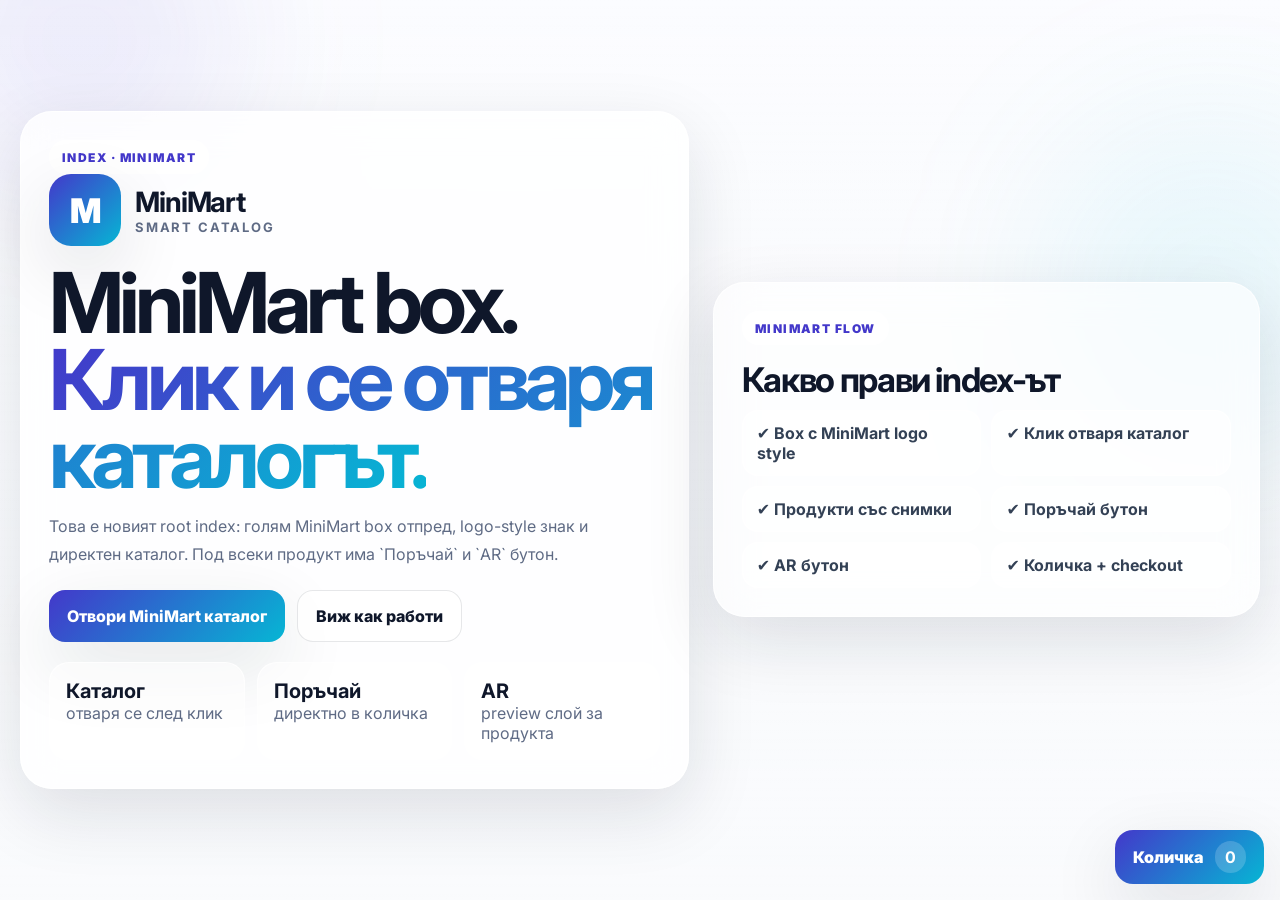
==== commit 1b99a08a: "Replace root index with MiniMart box catalog landing" ====
--- a/index.html
+++ b/index.html
@@ -1,782 +1,200 @@
-<!doctype html>
+<!DOCTYPE html>
 <html lang="bg">
 <head>
   <meta charset="UTF-8" />
   <meta name="viewport" content="width=device-width, initial-scale=1.0, viewport-fit=cover" />
-  <title>PoruchkiBG — Demo</title>
-  <meta name="description" content="PoruchkiBG demo — multi-store delivery система с марки, parallax секции, продукти и количка." />
-  <link rel="preconnect" href="https://fonts.googleapis.com">
-  <link rel="preconnect" href="https://fonts.gstatic.com" crossorigin>
-  <link href="https://fonts.googleapis.com/css2?family=Inter:wght@400;500;600;700;800;900&display=swap" rel="stylesheet">
+  <title>MiniMart | Каталог</title>
+  <meta name="description" content="MiniMart index с box, logo-style знак, каталог, поръчай и AR бутон." />
+  <meta name="theme-color" content="#f7f8fc" />
+  <link rel="preconnect" href="https://fonts.googleapis.com" />
+  <link rel="preconnect" href="https://fonts.gstatic.com" crossorigin />
+  <link href="https://fonts.googleapis.com/css2?family=Inter:wght@400;500;600;700;800;900&display=swap" rel="stylesheet" />
   <style>
-    :root{
-      --bg:#090b11;
-      --panel:#121724;
-      --panel-2:#1a2131;
-      --text:#f4f7ff;
-      --muted:#9aa6bf;
-      --line:rgba(255,255,255,.08);
-      --line-strong:rgba(255,255,255,.16);
-      --brand:#67e8f9;
-      --brand-2:#8b5cf6;
-      --ok:#86efac;
-      --danger:#ff8c8c;
-      --shadow:0 30px 100px rgba(0,0,0,.45);
-      --radius:26px;
-    }
-    *{box-sizing:border-box}
-    html{scroll-behavior:smooth}
-    body{
-      margin:0;
-      font-family:Inter,system-ui,sans-serif;
-      color:var(--text);
-      background:
-        radial-gradient(90vw 60vw at 20% -10%, rgba(103,232,249,.12), transparent 60%),
-        radial-gradient(80vw 60vw at 100% 10%, rgba(139,92,246,.12), transparent 60%),
-        linear-gradient(180deg,#0b0d14 0%, #090b11 100%);
-      overflow-x:hidden;
-    }
-    a{text-decoration:none;color:inherit}
-    button,input,textarea{font:inherit}
-    .wrap{max-width:1280px;margin:0 auto;padding:0 18px}
-    .hero{
-      min-height:100svh;
-      display:flex;
-      align-items:center;
-      position:relative;
-      overflow:hidden;
-      border-bottom:1px solid var(--line);
-    }
-    .hero::before,
-    .hero::after{
-      content:"";
-      position:absolute;
-      inset:0;
-      pointer-events:none;
-      background-attachment:fixed;
-    }
-    .hero::before{
-      background:
-        linear-gradient(180deg, rgba(0,0,0,.15), rgba(0,0,0,.55)),
-        radial-gradient(circle at 20% 20%, rgba(103,232,249,.22), transparent 30%),
-        radial-gradient(circle at 80% 30%, rgba(139,92,246,.22), transparent 26%),
-        linear-gradient(120deg, #101522 0%, #0a0d14 55%, #12182a 100%);
-      transform:scale(1.05);
-    }
-    .hero::after{
-      background:
-        linear-gradient(90deg, rgba(255,255,255,.05) 1px, transparent 1px),
-        linear-gradient(180deg, rgba(255,255,255,.05) 1px, transparent 1px);
-      background-size:36px 36px;
-      mask-image:linear-gradient(180deg, rgba(0,0,0,.7), transparent 90%);
-      opacity:.18;
-    }
-    .hero__content{position:relative;z-index:2;padding:92px 0 56px;max-width:860px}
-    .eyebrow{
-      display:inline-flex;
-      align-items:center;
-      gap:10px;
-      padding:10px 14px;
-      border:1px solid var(--line-strong);
-      border-radius:999px;
-      background:rgba(255,255,255,.04);
-      color:var(--brand);
-      font-weight:800;
-      letter-spacing:.14em;
-      text-transform:uppercase;
-      font-size:12px;
-      backdrop-filter:blur(14px);
-    }
-    h1{
-      margin:18px 0 14px;
-      font-size:clamp(38px, 8vw, 86px);
-      line-height:.95;
-      letter-spacing:-.05em;
-    }
-    .hero p{
-      margin:0;
-      max-width:760px;
-      color:#d7def0;
-      font-size:clamp(16px,2.5vw,21px);
-      line-height:1.6;
-    }
-    .hero__actions{display:flex;flex-wrap:wrap;gap:14px;margin-top:26px}
-    .btn{
-      display:inline-flex;align-items:center;justify-content:center;gap:10px;
-      padding:15px 20px;border-radius:18px;border:1px solid var(--line-strong);
-      background:rgba(255,255,255,.04);color:var(--text);font-weight:800;cursor:pointer;
-      transition:.22s ease;
-      backdrop-filter:blur(14px);
-    }
-    .btn:hover{transform:translateY(-2px);border-color:rgba(103,232,249,.45)}
-    .btn--primary{background:linear-gradient(135deg,var(--brand),var(--brand-2));color:#0b1120;border:none}
-    .floating-stats{
-      display:grid;
-      grid-template-columns:repeat(3,minmax(0,1fr));
-      gap:14px;
-      margin-top:28px;
-      max-width:860px;
-    }
-    .stat{
-      background:rgba(255,255,255,.05);
-      border:1px solid var(--line);
-      border-radius:22px;
-      padding:18px;
-      box-shadow:var(--shadow);
-      backdrop-filter:blur(14px);
-    }
-    .stat strong{display:block;font-size:28px}
-    .stat span{color:var(--muted)}
-
-    .section{padding:26px 0}
-    .panel{
-      background:linear-gradient(180deg, rgba(255,255,255,.04), rgba(255,255,255,.02));
-      border:1px solid var(--line);
-      border-radius:var(--radius);
-      box-shadow:var(--shadow);
-      overflow:hidden;
-    }
-    .panel__head{padding:22px 22px 10px;display:flex;justify-content:space-between;gap:16px;align-items:end;flex-wrap:wrap}
-    .panel__head h2{margin:0;font-size:clamp(24px,4vw,38px);letter-spacing:-.03em}
-    .panel__head p{margin:0;color:var(--muted);max-width:780px}
-
-    .chips{display:flex;gap:10px;flex-wrap:wrap;padding:0 22px 22px}
-    .chip{padding:10px 14px;border-radius:999px;background:rgba(255,255,255,.04);border:1px solid var(--line);color:var(--muted);font-weight:700;font-size:13px}
-
-    .brands-grid{
-      display:grid;
-      grid-template-columns:repeat(auto-fit,minmax(260px,1fr));
-      gap:16px;
-      padding:0 22px 22px;
-    }
-    .brand-card{
-      position:relative;
-      min-height:320px;
-      border-radius:24px;
-      overflow:hidden;
-      border:1px solid var(--line);
-      background:#111827;
-      cursor:pointer;
-      isolation:isolate;
-      transition:.28s ease;
-    }
-    .brand-card:hover{transform:translateY(-4px) scale(1.01)}
-    .brand-card::before{
-      content:"";
-      position:absolute;
-      inset:0;
-      background:
-        linear-gradient(180deg, rgba(0,0,0,.12), rgba(0,0,0,.68)),
-        var(--bg-image),
-        linear-gradient(135deg,#1b2335,#0f1522);
-      background-size:cover;
-      background-position:center;
-      transform:scale(1.08);
-      transition:transform .5s ease;
-    }
-    .brand-card:hover::before{transform:scale(1.14)}
-    .brand-card::after{
-      content:"";
-      position:absolute;
-      inset:auto 0 0 0;
-      height:50%;
-      background:linear-gradient(180deg, transparent, rgba(0,0,0,.65));
-      z-index:1;
-    }
-    .brand-card__body{
-      position:absolute;
-      inset:auto 0 0 0;
-      z-index:2;
-      padding:20px;
-    }
-    .brand-card__top{display:flex;justify-content:space-between;gap:10px;align-items:flex-start}
-    .brand-card h3{margin:0;font-size:28px;letter-spacing:-.03em}
-    .brand-card p{margin:8px 0 0;color:#d6def2;max-width:88%}
-    .mini-badge{padding:8px 10px;border-radius:999px;background:rgba(255,255,255,.1);border:1px solid rgba(255,255,255,.12);font-size:12px;font-weight:800}
-    .brand-meta{display:flex;gap:10px;flex-wrap:wrap;margin-top:16px}
-    .brand-meta span{padding:8px 10px;border-radius:999px;background:rgba(255,255,255,.08);font-size:12px;color:#e9eefc}
-
-    .parallax-band{
-      position:relative;
-      min-height:360px;
-      display:flex;
-      align-items:end;
-      padding:26px;
-      overflow:hidden;
-      border-top:1px solid var(--line);
-      border-bottom:1px solid var(--line);
-      background:linear-gradient(180deg, rgba(0,0,0,.1), rgba(0,0,0,.55));
-    }
-    .parallax-band::before{
-      content:"";
-      position:absolute;
-      inset:-12%;
-      background:
-        linear-gradient(180deg, rgba(0,0,0,.14), rgba(0,0,0,.66)),
-        radial-gradient(circle at 20% 20%, rgba(103,232,249,.25), transparent 26%),
-        radial-gradient(circle at 80% 30%, rgba(139,92,246,.22), transparent 24%),
-        linear-gradient(135deg,#151d2e,#0b0f18 40%, #192032 100%);
-      transform:translateY(-4%) scale(1.1);
-      background-attachment:fixed;
-    }
-    .parallax-band__body{position:relative;z-index:2;max-width:760px}
-    .parallax-band h2{margin:0 0 10px;font-size:clamp(28px,5vw,56px);letter-spacing:-.04em}
-    .parallax-band p{margin:0;color:#dce4f8;font-size:18px;line-height:1.65}
-
-    .schema-grid,
-    .features-grid{
-      display:grid;
-      grid-template-columns:repeat(auto-fit,minmax(220px,1fr));
-      gap:14px;
-      padding:0 22px 22px;
-    }
-    .schema-card,
-    .feature-card{
-      background:rgba(255,255,255,.04);
-      border:1px solid var(--line);
-      border-radius:20px;
-      padding:18px;
-    }
-    .schema-card strong,.feature-card strong{display:block;font-size:18px;margin-bottom:8px}
-    .schema-card span,.feature-card span{color:var(--muted);line-height:1.6}
-
-    .modal{
-      position:fixed;
-      inset:0;
-      display:none;
-      align-items:flex-end;
-      justify-content:center;
-      background:rgba(3,5,10,.66);
-      backdrop-filter:blur(8px);
-      z-index:100;
-      padding:18px;
-    }
-    .modal.active{display:flex}
-    .modal__sheet{
-      width:min(1120px,100%);
-      max-height:92svh;
-      overflow:auto;
-      border-radius:28px;
-      border:1px solid var(--line);
-      background:linear-gradient(180deg,#101521,#0d1119);
-      box-shadow:var(--shadow);
-    }
-    .modal__hero{
-      position:relative;
-      min-height:280px;
-      padding:22px;
-      display:flex;
-      align-items:end;
-      overflow:hidden;
-      border-bottom:1px solid var(--line);
-    }
-    .modal__hero::before{
-      content:"";
-      position:absolute;
-      inset:0;
-      background:
-        linear-gradient(180deg, rgba(0,0,0,.12), rgba(0,0,0,.7)),
-        var(--modal-bg),
-        linear-gradient(135deg,#171f31,#0b1017 55%,#1c2234);
-      background-size:cover;
-      background-position:center;
-      transform:scale(1.08);
-    }
-    .modal__heroContent{position:relative;z-index:2;max-width:760px}
-    .modal__hero h3{margin:0;font-size:clamp(30px,5vw,56px);letter-spacing:-.04em}
-    .modal__hero p{margin:12px 0 0;color:#dbe3f7;line-height:1.6}
-    .close-btn{
-      position:absolute;top:16px;right:16px;z-index:3;
-      width:46px;height:46px;border-radius:50%;border:1px solid var(--line-strong);
-      background:rgba(0,0,0,.35);color:#fff;cursor:pointer;font-size:20px;font-weight:900;
-    }
-    .products-grid{
-      display:grid;
-      grid-template-columns:repeat(auto-fit,minmax(240px,1fr));
-      gap:14px;
-      padding:22px;
-    }
-    .product-card{
-      border:1px solid var(--line);
-      border-radius:22px;
-      background:linear-gradient(180deg, rgba(255,255,255,.04), rgba(255,255,255,.02));
-      overflow:hidden;
-    }
-    .product-card__media{
-      aspect-ratio:16/10;
-      position:relative;
-      background:
-        linear-gradient(180deg, rgba(0,0,0,.08), rgba(0,0,0,.46)),
-        radial-gradient(circle at 30% 20%, rgba(103,232,249,.22), transparent 24%),
-        radial-gradient(circle at 75% 28%, rgba(139,92,246,.22), transparent 22%),
-        linear-gradient(135deg,#171d2c,#0c1016 55%, #1c2435);
-    }
-    .product-card__media::after{
-      content:attr(data-label);
-      position:absolute;left:14px;bottom:14px;
-      padding:8px 10px;border-radius:999px;
-      background:rgba(255,255,255,.1);border:1px solid rgba(255,255,255,.14);
-      font-size:12px;font-weight:800;
-    }
-    .product-card__body{padding:16px}
-    .product-card__body h4{margin:0 0 8px;font-size:20px;letter-spacing:-.02em}
-    .product-card__body p{margin:0;color:var(--muted);min-height:46px;line-height:1.55}
-    .price-row{display:flex;justify-content:space-between;gap:10px;align-items:center;margin-top:14px}
-    .price{font-size:22px;font-weight:900}
-    .add-btn{
-      padding:12px 14px;border-radius:14px;border:none;cursor:pointer;font-weight:800;
-      background:linear-gradient(135deg,var(--brand),var(--brand-2));color:#08101e;
-    }
-
-    .cart-drawer{
-      position:fixed;
-      right:18px;
-      bottom:18px;
-      width:min(420px, calc(100vw - 24px));
-      max-height:80svh;
-      overflow:auto;
-      z-index:110;
-      border:1px solid var(--line);
-      border-radius:26px;
-      background:linear-gradient(180deg,#111725,#0c1018);
-      box-shadow:var(--shadow);
-      transform:translateY(calc(100% + 30px));
-      transition:transform .28s ease;
-    }
-    .cart-drawer.active{transform:translateY(0)}
-    .cart-head{display:flex;justify-content:space-between;gap:12px;align-items:center;padding:18px;border-bottom:1px solid var(--line)}
-    .cart-head h3{margin:0;font-size:22px}
-    .cart-head button{width:42px;height:42px;border-radius:50%;background:rgba(255,255,255,.05);color:#fff;border:1px solid var(--line);cursor:pointer}
-    .cart-items{display:grid;gap:10px;padding:14px}
-    .cart-item{padding:14px;border-radius:18px;background:rgba(255,255,255,.04);border:1px solid var(--line)}
-    .cart-item__row{display:flex;justify-content:space-between;gap:10px;align-items:flex-start}
-    .cart-item strong{display:block}
-    .cart-item small{color:var(--muted)}
-    .qty-row{display:flex;align-items:center;gap:8px;margin-top:12px}
-    .qty-row button{width:30px;height:30px;border-radius:10px;background:transparent;border:1px solid var(--line);color:#fff;cursor:pointer}
-    .cart-foot{padding:16px;border-top:1px solid var(--line);display:grid;gap:10px}
-    .sum-row{display:flex;justify-content:space-between;gap:10px;color:var(--muted)}
-    .sum-row strong{color:var(--text)}
-    .sum-final{font-size:20px;padding-top:10px;border-top:1px solid var(--line)}
-
-    .fab{
-      position:fixed;
-      right:18px;
-      bottom:18px;
-      z-index:109;
-      border:none;
-      padding:16px 18px;
-      border-radius:18px;
-      background:linear-gradient(135deg,var(--brand),var(--brand-2));
-      color:#08101e;
-      font-weight:900;
-      cursor:pointer;
-      box-shadow:var(--shadow);
-    }
-    .fab.hidden{display:none}
-
-    @media (max-width:900px){
-      .hero{min-height:auto}
-      .hero__content{padding-top:80px}
-      .floating-stats{grid-template-columns:1fr}
-      .brands-grid,.products-grid{grid-template-columns:1fr}
-      .brand-card{min-height:270px}
-      .parallax-band{min-height:300px;padding:20px}
-      .panel__head,.chips,.brands-grid,.schema-grid,.features-grid,.products-grid{padding-left:16px;padding-right:16px}
-    }
-    @media (max-width:640px){
-      .wrap{padding:0 12px}
-      .hero__actions{flex-direction:column;align-items:stretch}
-      .btn{width:100%}
-      .panel{border-radius:22px}
-      .modal{padding:10px}
-      .modal__sheet{border-radius:22px}
-      .cart-drawer{right:12px;left:12px;width:auto;bottom:12px}
-      .fab{right:12px;left:12px;bottom:12px;width:auto}
-    }
+    :root{--bg:#f7f8fc;--text:#0f172a;--muted:#5f6b85;--line:rgba(15,23,42,.10);--brand:#4338ca;--brand2:#06b6d4;--glass:rgba(255,255,255,.62);--glass2:rgba(255,255,255,.80);--shadow:0 24px 70px rgba(15,23,42,.12)}
+    *{box-sizing:border-box}html{scroll-behavior:smooth}body{margin:0;font-family:Inter,system-ui,sans-serif;color:var(--text);background:linear-gradient(180deg,#fbfcff 0%,#f3f6fb 100%);overflow-x:hidden}button,input,textarea,select{font:inherit}a{text-decoration:none;color:inherit}.hidden{display:none!important}
+    .blur{position:fixed;border-radius:50%;filter:blur(80px);pointer-events:none;z-index:-2}.b1{width:320px;height:320px;background:rgba(67,56,202,.10);top:-120px;left:-80px}.b2{width:340px;height:340px;background:rgba(6,182,212,.10);right:-100px;top:120px}
+    .wrap{width:min(1240px,calc(100% - 32px));margin:0 auto}.hero{min-height:100svh;display:grid;place-items:center;padding:28px 0;position:relative;overflow:hidden}.hero::before{content:"";position:absolute;inset:0;background-image:linear-gradient(180deg,rgba(255,255,255,.18),rgba(255,255,255,.56)),url('https://picsum.photos/id/1011/1800/1200');background-size:cover;background-position:center;background-attachment:fixed;transform:scale(1.04)}
+    .hero-grid{position:relative;z-index:1;display:grid;grid-template-columns:1.1fr .9fr;gap:24px;align-items:center}.box{border:1px solid rgba(255,255,255,.76);background:var(--glass2);backdrop-filter:blur(18px);box-shadow:var(--shadow);border-radius:32px;padding:28px}.soft{background:var(--glass)}
+    .eyebrow,.pill{display:inline-flex;align-items:center;min-height:34px;padding:0 12px;border-radius:999px;background:rgba(255,255,255,.74);border:1px solid rgba(255,255,255,.92);font-size:12px;font-weight:900;letter-spacing:.12em;text-transform:uppercase;color:var(--brand)}
+    h1{margin:18px 0 12px;font-size:clamp(42px,7vw,84px);line-height:.92;letter-spacing:-.06em}h1 span{background:linear-gradient(135deg,var(--brand),var(--brand2));-webkit-background-clip:text;background-clip:text;color:transparent}p{color:var(--muted);line-height:1.75}
+    .logoRow{display:flex;align-items:center;gap:14px;margin-bottom:8px}.logoMark{width:72px;height:72px;border-radius:22px;background:linear-gradient(135deg,var(--brand),var(--brand2));display:grid;place-items:center;color:#fff;font-size:34px;font-weight:900;box-shadow:var(--shadow)}.logoWord{display:flex;flex-direction:column}.logoWord strong{font-size:28px;letter-spacing:-.04em}.logoWord span{font-size:13px;color:var(--muted);font-weight:700;text-transform:uppercase;letter-spacing:.14em}
+    .actions{display:flex;flex-wrap:wrap;gap:12px;margin-top:22px}.btn,.ghost{min-height:52px;padding:0 18px;border-radius:16px;border:none;cursor:pointer;display:inline-flex;align-items:center;justify-content:center;gap:10px;font-weight:800;transition:.22s}.btn{background:linear-gradient(135deg,var(--brand),var(--brand2));color:#fff;box-shadow:var(--shadow)}.ghost{background:rgba(255,255,255,.78);border:1px solid var(--line);color:var(--text)}.btn:hover,.ghost:hover{transform:translateY(-2px)}
+    .stats{display:grid;grid-template-columns:repeat(3,minmax(0,1fr));gap:12px;margin-top:20px}.stat{padding:16px;border-radius:20px;background:rgba(255,255,255,.56);border:1px solid rgba(255,255,255,.84)}.stat strong{display:block;font-size:20px}.stat span{color:var(--muted)}
+    .side h2{margin:14px 0 10px;font-size:34px;letter-spacing:-.04em}.miniList{display:grid;grid-template-columns:repeat(2,minmax(0,1fr));gap:10px}.miniList div{padding:12px 14px;border-radius:16px;background:rgba(255,255,255,.60);border:1px solid rgba(255,255,255,.86);font-weight:700;color:#334155}
+    .catalogModal,.arModal{position:fixed;inset:0;display:grid;place-items:center;padding:16px;z-index:80}.overlay{position:fixed;inset:0;background:rgba(255,255,255,.42);backdrop-filter:blur(8px);z-index:70}.catalogCard,.arCard{width:min(1180px,100%);max-height:calc(100dvh - 32px);overflow:auto;border-radius:32px;border:1px solid rgba(255,255,255,.92);background:rgba(255,255,255,.84);backdrop-filter:blur(18px);box-shadow:var(--shadow)}
+    .catalogHero{position:relative;min-height:280px;padding:22px;display:flex;align-items:end;background-image:linear-gradient(180deg,rgba(255,255,255,.12),rgba(255,255,255,.52)),url('https://picsum.photos/id/1040/1800/900');background-size:cover;background-position:center}.close{position:absolute;top:16px;right:16px;width:48px;height:48px;border-radius:50%;border:1px solid rgba(255,255,255,.92);background:rgba(255,255,255,.86);cursor:pointer;font-size:18px;font-weight:900}.catalogInfo{max-width:760px}.catalogInfo h2,.cartHead h3,.arCard h3{margin:14px 0 10px;font-size:clamp(28px,4vw,42px);letter-spacing:-.04em;line-height:1.02}
+    .toolbar{display:flex;justify-content:space-between;gap:14px;align-items:end;flex-wrap:wrap;padding:18px 22px 0}.field{display:grid;gap:8px}.field span{font-size:13px;font-weight:700;color:#334155}.field input,.field textarea,.field select{min-height:52px;padding:14px 16px;border-radius:16px;border:1px solid var(--line);background:rgba(255,255,255,.80);outline:none;width:100%}.field textarea{min-height:120px;resize:vertical}
+    .products{display:grid;grid-template-columns:repeat(auto-fit,minmax(240px,1fr));gap:16px;padding:22px}.product{border-radius:24px;overflow:hidden;background:rgba(255,255,255,.72);border:1px solid rgba(255,255,255,.88);box-shadow:var(--shadow)}.media{aspect-ratio:16/10;background-size:cover;background-position:center;position:relative}.media::after{content:attr(data-label);position:absolute;left:14px;bottom:14px;padding:8px 10px;border-radius:999px;background:rgba(255,255,255,.82);font-size:12px;font-weight:900}.body{padding:16px}.body h4{margin:0 0 8px;font-size:21px}.price{font-size:22px;font-weight:900;margin-top:12px}.productActions{display:flex;gap:10px;margin-top:14px}.orderBtn,.arBtn{flex:1;min-height:44px;border-radius:14px;font-weight:800;cursor:pointer;border:none}.orderBtn{background:linear-gradient(135deg,var(--brand),var(--brand2));color:#fff}.arBtn{background:rgba(255,255,255,.86);border:1px solid var(--line);color:#0f172a}
+    .cartFloat{position:fixed;right:16px;bottom:16px;z-index:60;min-height:54px;padding:0 18px;border:none;border-radius:18px;background:linear-gradient(135deg,var(--brand),var(--brand2));color:#fff;font-weight:900;cursor:pointer;box-shadow:var(--shadow)}.cartFloat b{background:rgba(255,255,255,.18);padding:6px 10px;border-radius:999px;margin-left:8px}
+    .cartPanel{position:fixed;right:16px;bottom:16px;width:min(430px,calc(100vw - 24px));max-height:86dvh;overflow:auto;border-radius:30px;background:rgba(255,255,255,.84);backdrop-filter:blur(18px);border:1px solid rgba(255,255,255,.92);box-shadow:var(--shadow);z-index:90}.cartHead{display:flex;justify-content:space-between;align-items:center;gap:12px;padding:18px;border-bottom:1px solid rgba(15,23,42,.08)}.cartItems,.cartActions{display:grid;gap:12px;padding:16px}.cartItem,.sumBox,.successBox{padding:14px;border-radius:18px;background:rgba(255,255,255,.66);border:1px solid rgba(255,255,255,.88)}.row,.sumRow{display:flex;justify-content:space-between;gap:10px;align-items:flex-start}.qty{display:flex;align-items:center;gap:10px;margin-top:10px}.qty button{width:32px;height:32px;border-radius:10px;background:#fff;border:1px solid var(--line);cursor:pointer}.sum{margin:0 16px 16px}.sumRow{padding:4px 0;color:var(--muted)}.sumRow strong{color:var(--text)}.sumRow.total{padding-top:10px;border-top:1px solid rgba(15,23,42,.08);font-size:20px}
+    .checkout{width:min(860px,100%);max-height:calc(100dvh - 32px);overflow:auto;border-radius:30px}.checkoutForm{display:grid;gap:16px;padding:22px}.grid{display:grid;grid-template-columns:repeat(2,minmax(0,1fr));gap:14px}.grid .full{grid-column:1/-1}.successIcon{width:76px;height:76px;border-radius:50%;display:grid;place-items:center;margin:0 auto 14px;background:linear-gradient(135deg,var(--brand),var(--brand2));color:#fff;font-size:32px;box-shadow:var(--shadow)}.successBox{text-align:center}
+    .arCard{width:min(760px,100%);padding:24px;position:relative}.arStage{padding:22px 0 12px;display:grid;place-items:center}.phone{width:min(320px,80vw);aspect-ratio:9/18;border-radius:36px;background:linear-gradient(180deg,#0f172a,#111827);padding:18px;position:relative;box-shadow:0 30px 80px rgba(15,23,42,.28)}.camera{position:absolute;top:10px;left:50%;transform:translateX(-50%);width:90px;height:16px;border-radius:999px;background:rgba(255,255,255,.14)}.arVisual{position:absolute;inset:70px 24px 100px 24px;background-size:cover;background-position:center;border-radius:24px;transform:perspective(900px) rotateX(10deg) rotateY(-10deg);box-shadow:0 20px 50px rgba(0,0,0,.28)}.arGrid{position:absolute;left:24px;right:24px;bottom:24px;height:90px;border-radius:18px;background-image:linear-gradient(rgba(255,255,255,.16) 1px,transparent 1px),linear-gradient(90deg,rgba(255,255,255,.16) 1px,transparent 1px);background-size:20px 20px;opacity:.55}
+    .toastWrap{position:fixed;right:16px;bottom:86px;display:grid;gap:10px;z-index:120}.toast{padding:14px 16px;border-radius:16px;background:rgba(255,255,255,.94);border:1px solid rgba(15,23,42,.10);box-shadow:var(--shadow)}
+    @media (max-width:980px){.hero::before{background-attachment:scroll}.hero-grid,.grid,.stats,.miniList,.productActions{grid-template-columns:1fr}.stats{display:grid}.productActions{display:grid}}
+    @media (max-width:640px){.wrap{width:min(1240px,calc(100% - 20px))}.hero-grid{grid-template-columns:1fr}.actions{flex-direction:column}.btn,.ghost{width:100%}.products{grid-template-columns:1fr;padding:16px}.toolbar{padding:16px 16px 0}.catalogHero{min-height:240px}.cartPanel{right:12px;left:12px;width:auto;bottom:12px}.cartFloat{right:12px;left:12px;width:auto;bottom:12px}}
   </style>
 </head>
 <body>
+  <div class="blur b1"></div><div class="blur b2"></div>
   <section class="hero">
-    <div class="wrap hero__content">
-      <div class="eyebrow">PORUCHKIBG · MAX DEMO</div>
-      <h1>Марки. Магазини. Поръчка.<br>Една количка за целия град.</h1>
-      <p>Натискаш бранда, виждаш какво има вътре в магазина, добавяш в количката и системата ти смята продуктите, маржа и доставката. Направено да изглежда силно и на телефон, и на PC.</p>
-      <div class="hero__actions">
-        <a class="btn btn--primary" href="#brands">Виж марки</a>
-        <a class="btn" href="#system">Виж системата</a>
-      </div>
-      <div class="floating-stats">
-        <div class="stat"><strong>20%</strong><span>марж модел</span></div>
-        <div class="stat"><strong>Multi-store</strong><span>една количка, много магазини</span></div>
-        <div class="stat"><strong>Phone + PC</strong><span>responsive и гладко</span></div>
-      </div>
-    </div>
-  </section>
-
-  <div class="wrap">
-    <section class="section panel">
-      <div class="panel__head">
-        <h2>Категории вътре</h2>
-        <p>Най-правилният стартов микс за оборот, по-висока стойност и импулсни поръчки.</p>
-      </div>
-      <div class="chips">
-        <div class="chip">MiniMart</div>
-        <div class="chip">Kaufland</div>
-        <div class="chip">Lidl</div>
-        <div class="chip">Аптеки</div>
-        <div class="chip">Ресторанти</div>
-        <div class="chip">Masterhaus</div>
-        <div class="chip">Мебели</div>
-        <div class="chip">Зоомагазини</div>
-        <div class="chip">Цветя и подаръци</div>
-      </div>
-    </section>
-
-    <section class="section panel" id="brands">
-      <div class="panel__head">
-        <h2>Марки и магазини</h2>
-        <p>При клик отваряш магазина, виждаш какво има вътре и добавяш директно в количката.</p>
-      </div>
-      <div class="brands-grid" id="brandsGrid"></div>
-    </section>
-  </div>
-
-  <section class="parallax-band">
-    <div class="wrap parallax-band__body">
-      <h2>Не просто списък. Истинско усещане за платформа.</h2>
-      <p>Секции с parallax фон, силни бранд панели, ясна структура за продукти и количка. Това е demo, което можеш да показваш на магазини, партньори и инвеститори.</p>
-    </div>
-  </section>
-
-  <div class="wrap">
-    <section class="section panel" id="system">
-      <div class="panel__head">
-        <h2>Как работи системата</h2>
-        <p>Това е ядрото на PoruchkiBG.</p>
-      </div>
-      <div class="schema-grid">
-        <div class="schema-card"><strong>1. Клиент</strong><span>Отваря сайта и избира бранд или магазин.</span></div>
-        <div class="schema-card"><strong>2. Вътре в магазина</strong><span>Вижда налични продукти и ги добавя в количката.</span></div>
-        <div class="schema-card"><strong>3. Марж + доставка</strong><span>Системата смята продуктите, 20% марж и доставка.</span></div>
-        <div class="schema-card"><strong>4. Куриер</strong><span>Минава през магазина, купува и доставя.</span></div>
-        <div class="schema-card"><strong>5. Плащане</strong><span>Клиентът плаща крайната цена.</span></div>
-        <div class="schema-card"><strong>6. Печалба</strong><span>Остава маржът след гориво и човек.</span></div>
-      </div>
-    </section>
-
-    <section class="section panel">
-      <div class="panel__head">
-        <h2>Следващо ниво</h2>
-        <p>Това е посоката след demo версията.</p>
-      </div>
-      <div class="features-grid">
-        <div class="feature-card"><strong>Карта на България</strong><span>Всички обекти и навигация по градове.</span></div>
-        <div class="feature-card"><strong>Admin panel</strong><span>Поръчки, статуси, куриери и магазини.</span></div>
-        <div class="feature-card"><strong>QR / AR</strong><span>Промо продукти, истории и визуализация.</span></div>
-        <div class="feature-card"><strong>Реални магазини</strong><span>Истински каталози, наличности и поръчки.</span></div>
-      </div>
-    </section>
-  </div>
-
-  <div class="modal" id="storeModal" aria-hidden="true">
-    <div class="modal__sheet">
-      <div class="modal__hero" id="modalHero">
-        <button class="close-btn" id="closeModal">✕</button>
-        <div class="modal__heroContent">
-          <div class="eyebrow" id="modalEyebrow">STORE</div>
-          <h3 id="modalTitle">Store</h3>
-          <p id="modalDescription"></p>
-        </div>
-      </div>
-      <div class="products-grid" id="productsGrid"></div>
-    </div>
-  </div>
-
-  <button class="fab" id="openCartFab">Количка · <span id="fabCount">0</span></button>
-
-  <aside class="cart-drawer" id="cartDrawer">
-    <div class="cart-head">
+    <div class="wrap hero-grid">
+      <div class="box">
+        <div class="eyebrow">Index · MiniMart</div>
+        <div class="logoRow">
+          <div class="logoMark">M</div>
+          <div class="logoWord">
+            <strong>MiniMart</strong>
+            <span>smart catalog</span>
+          </div>
+        </div>
+        <h1>MiniMart box.<br><span>Клик и се отваря каталогът.</span></h1>
+        <p>Това е новият root index: голям MiniMart box отпред, logo-style знак и директен каталог. Под всеки продукт има `Поръчай` и `AR` бутон.</p>
+        <div class="actions">
+          <button class="btn" id="openCatalogBtn" type="button">Отвори MiniMart каталог</button>
+          <button class="ghost" id="scrollInfoBtn" type="button">Виж как работи</button>
+        </div>
+        <div class="stats">
+          <div class="stat"><strong>Каталог</strong><span>отваря се след клик</span></div>
+          <div class="stat"><strong>Поръчай</strong><span>директно в количка</span></div>
+          <div class="stat"><strong>AR</strong><span>preview слой за продукта</span></div>
+        </div>
+      </div>
+      <div class="box soft side" id="infoBox">
+        <div class="pill">MiniMart flow</div>
+        <h2>Какво прави index-ът</h2>
+        <div class="miniList">
+          <div>✔ Box с MiniMart logo style</div>
+          <div>✔ Клик отваря каталог</div>
+          <div>✔ Продукти със снимки</div>
+          <div>✔ Поръчай бутон</div>
+          <div>✔ AR бутон</div>
+          <div>✔ Количка + checkout</div>
+        </div>
+      </div>
+    </div>
+  </section>
+
+  <div class="overlay hidden" id="overlay"></div>
+
+  <section class="catalogModal hidden" id="catalogModal">
+    <div class="catalogCard">
+      <div class="catalogHero">
+        <button class="close" id="closeCatalogBtn" type="button">✕</button>
+        <div class="catalogInfo">
+          <div class="eyebrow">MiniMart Catalog</div>
+          <h2>Избери какво да поръчаш</h2>
+          <p>Продукти със снимки, бутон `Поръчай` и бутон `AR` до всеки артикул.</p>
+        </div>
+      </div>
+      <div class="toolbar">
+        <div>
+          <div class="pill">Налични продукти</div>
+        </div>
+        <label class="field">
+          <span>Търси продукт</span>
+          <input id="searchInput" type="text" placeholder="вода, сандвич, шоколад..." />
+        </label>
+      </div>
+      <div class="products" id="productsGrid"></div>
+    </div>
+  </section>
+
+  <button class="cartFloat" id="cartFloat" type="button">Количка <b id="cartCount">0</b></button>
+
+  <aside class="cartPanel hidden" id="cartPanel">
+    <div class="cartHead">
       <h3>Твоята количка</h3>
-      <button id="closeCart">✕</button>
-    </div>
-    <div class="cart-items" id="cartItems"></div>
-    <div class="cart-foot">
-      <div class="sum-row"><span>Продукти</span><strong id="cartBase">€0.00</strong></div>
-      <div class="sum-row"><span>Марж 20%</span><strong id="cartFee">€0.00</strong></div>
-      <div class="sum-row"><span>Доставка</span><strong id="cartDelivery">€3.00</strong></div>
-      <div class="sum-row sum-final"><span>Общо</span><strong id="cartTotal">€0.00</strong></div>
+      <button class="close" id="closeCartBtn" type="button">✕</button>
+    </div>
+    <div class="cartItems" id="cartItems"></div>
+    <div class="sum" id="sumBox">
+      <div class="sumRow"><span>Продукти</span><strong id="basePrice">0.00 лв</strong></div>
+      <div class="sumRow"><span>Такса</span><strong id="servicePrice">0.00 лв</strong></div>
+      <div class="sumRow"><span>Доставка</span><strong id="deliveryPrice">0.00 лв</strong></div>
+      <div class="sumRow total"><span>Общо</span><strong id="totalPrice">0.00 лв</strong></div>
+    </div>
+    <div class="cartActions">
+      <button class="ghost" id="clearCartBtn" type="button">Изчисти</button>
+      <button class="btn" id="openCheckoutBtn" type="button">Поръчай</button>
     </div>
   </aside>
 
+  <section class="catalogModal hidden" id="checkoutModal">
+    <div class="catalogCard checkout box">
+      <div class="toolbar" style="padding-top:22px">
+        <div>
+          <div class="pill">Checkout</div>
+          <h2 style="margin:12px 0 0;font-size:40px;letter-spacing:-.04em">Завърши поръчката</h2>
+        </div>
+        <button class="close" id="closeCheckoutBtn" type="button">✕</button>
+      </div>
+      <form class="checkoutForm" id="checkoutForm">
+        <div class="grid">
+          <label class="field"><span>Име</span><input id="customerName" type="text" required placeholder="Димитър" /></label>
+          <label class="field"><span>Телефон</span><input id="customerPhone" type="tel" required placeholder="08..." /></label>
+          <label class="field full"><span>Адрес</span><input id="customerAddress" type="text" required placeholder="ул., вход, етаж..." /></label>
+          <label class="field full"><span>Бележка</span><textarea id="customerNote" placeholder="Бележка към поръчката..."></textarea></label>
+        </div>
+        <div class="sumBox" id="checkoutSummary"></div>
+        <button class="btn" type="submit">Изпрати поръчка</button>
+      </form>
+      <div class="successBox hidden" id="successBox">
+        <div class="successIcon">✓</div>
+        <h3>Поръчката е записана</h3>
+        <p id="successText"></p>
+        <button class="btn" id="doneBtn" type="button">Готово</button>
+      </div>
+    </div>
+  </section>
+
+  <section class="arModal hidden" id="arModal">
+    <div class="arCard box">
+      <button class="close" id="closeArBtn" type="button">✕</button>
+      <div class="pill">AR Preview</div>
+      <h3 id="arTitle">Продукт</h3>
+      <p id="arDesc">AR preview на продукта.</p>
+      <div class="arStage">
+        <div class="phone">
+          <div class="camera"></div>
+          <div class="arVisual" id="arVisual"></div>
+          <div class="arGrid"></div>
+        </div>
+      </div>
+      <p>Това е demo AR слой. Когато имаш реален 3D asset, тук директно връзваме WebAR / Scene Viewer.</p>
+    </div>
+  </section>
+
+  <div class="toastWrap" id="toastWrap"></div>
+
   <script>
-    const stores = [
-      {
-        id:'minimart',
-        name:'MiniMart',
-        label:'Минимаркет',
-        short:'Бързи ежедневни продукти, напитки и дребни покупки.',
-        tags:['24/7 vibe','Бърз оборот','Импулсни поръчки'],
-        bg:'radial-gradient(circle at 20% 20%, rgba(103,232,249,.25), transparent 24%), radial-gradient(circle at 82% 24%, rgba(255,255,255,.12), transparent 16%), linear-gradient(135deg,#14304a,#0b1119 55%,#1d3652)',
-        products:[
-          {name:'Coca-Cola 500ml', price:1.8, label:'Напитка', desc:'Студена напитка за бърза поръчка.'},
-          {name:'Сандвич', price:4.5, label:'Храна', desc:'Готов за взимане, идеален за обяд.'},
-          {name:'Чипс', price:2.2, label:'Snack', desc:'Импулсна покупка с бързо решение.'},
-          {name:'Шоколад', price:1.9, label:'Sweet', desc:'Малка добавка към всяка поръчка.'}
-        ]
-      },
-      {
-        id:'kaufland',
-        name:'Kaufland',
-        label:'Хипермаркет',
-        short:'По-голяма кошница, домашни продукти и седмични покупки.',
-        tags:['Голям чек','Седмична кошница','Хипермаркет'],
-        bg:'radial-gradient(circle at 25% 18%, rgba(255,90,90,.18), transparent 22%), radial-gradient(circle at 85% 22%, rgba(255,255,255,.1), transparent 16%), linear-gradient(135deg,#341822,#0c1118 54%,#4a2130)',
-        products:[
-          {name:'Минерална вода 1.5L', price:0.9, label:'Вода', desc:'Ниска цена, честа покупка.'},
-          {name:'Пиле грил', price:6.8, label:'Топ продукт', desc:'Готов продукт за вечеря.'},
-          {name:'Перилен препарат', price:8.9, label:'Дом', desc:'Домашна нужда с по-висока стойност.'},
-          {name:'Плодове микс', price:5.4, label:'Fresh', desc:'Бърза свежа кошница за дома.'}
-        ]
-      },
-      {
-        id:'lidl',
-        name:'Lidl',
-        label:'Дискаунт магазин',
-        short:'Изгодни продукти, бързи поръчки и добра средна стойност.',
-        tags:['Value','Бързо решение','Изгодно'],
-        bg:'radial-gradient(circle at 20% 20%, rgba(255,213,0,.18), transparent 22%), radial-gradient(circle at 80% 24%, rgba(0,92,184,.16), transparent 18%), linear-gradient(135deg,#1b2250,#0c1018 58%,#153b70)',
-        products:[
-          {name:'Кисело мляко', price:0.85, label:'Млечни', desc:'Ежедневна нужда на добра цена.'},
-          {name:'Протеинов бар', price:1.6, label:'Fit', desc:'Малък add-on към всяка поръчка.'},
-          {name:'Замразена пица', price:3.9, label:'Dinner', desc:'Лесно решение за вечерта.'},
-          {name:'Кафе пакет', price:4.8, label:'Coffee', desc:'Повтаряща се покупка с добър марж.'}
-        ]
-      },
-      {
-        id:'apteka',
-        name:'Аптека',
-        label:'Аптека',
-        short:'Бързи нужди, чувствителни покупки и удобство до вратата.',
-        tags:['Urgent','Полезно','Висока нужда'],
-        bg:'radial-gradient(circle at 20% 18%, rgba(134,239,172,.2), transparent 22%), radial-gradient(circle at 80% 24%, rgba(255,255,255,.1), transparent 14%), linear-gradient(135deg,#143127,#0c1118 55%,#1d4f3c)',
-        products:[
-          {name:'Витамин C', price:4.2, label:'Health', desc:'Често търсен продукт за сезона.'},
-          {name:'Парацетамол', price:2.3, label:'Need', desc:'Бързо решение при нужда.'},
-          {name:'Термометър', price:5.8, label:'Home Care', desc:'Полезен продукт за всяко семейство.'},
-          {name:'Маски', price:1.7, label:'Basic', desc:'Малка покупка, честа нужда.'}
-        ]
-      },
-      {
-        id:'restaurant',
-        name:'Restaurant',
-        label:'Ресторант',
-        short:'Топли ястия, готови менюта и по-емоционална покупка.',
-        tags:['Food','Вечеря','Бърза доставка'],
-        bg:'radial-gradient(circle at 22% 18%, rgba(255,158,96,.2), transparent 22%), radial-gradient(circle at 82% 24%, rgba(255,255,255,.08), transparent 15%), linear-gradient(135deg,#3b2219,#0c1018 58%,#4f2f22)',
-        products:[
-          {name:'Бургер меню', price:8.5, label:'Hot', desc:'Готово меню с добър чек.'},
-          {name:'Пица Маргарита', price:7.4, label:'Pizza', desc:'Един от най-лесните demo продукти.'},
-          {name:'Цезар салата', price:6.2, label:'Fresh', desc:'Лека поръчка с добър вид.'},
-          {name:'Паста', price:7.9, label:'Dinner', desc:'Още една силна вечерна опция.'}
-        ]
-      },
-      {
-        id:'masterhaus',
-        name:'Masterhaus',
-        label:'Строителни материали',
-        short:'По-висока стойност, по-рядка, но силна поръчка.',
-        tags:['High value','Дом','Ремонт'],
-        bg:'radial-gradient(circle at 20% 18%, rgba(255,196,120,.18), transparent 20%), radial-gradient(circle at 82% 24%, rgba(255,255,255,.08), transparent 14%), linear-gradient(135deg,#3a2b1d,#0c1018 58%,#4d3b25)',
-        products:[
-          {name:'Боя 2.5L', price:17, label:'Paint', desc:'Продукт с по-висока стойност.'},
-          {name:'Силикон', price:4.8, label:'Fix', desc:'Малка строителна поръчка.'},
-          {name:'LED крушка', price:3.2, label:'Light', desc:'Полезна и лесна за доставка.'},
-          {name:'Комплект инструменти', price:22, label:'Tools', desc:'Силен demo продукт за категорията.'}
-        ]
-      },
-      {
-        id:'mebeli',
-        name:'Мебели',
-        label:'Мебелен магазин',
-        short:'По-скъпи артикули и аксесоари с по-голям маржов потенциал.',
-        tags:['Premium','Дом','Higher ticket'],
-        bg:'radial-gradient(circle at 18% 16%, rgba(180,140,255,.18), transparent 22%), radial-gradient(circle at 82% 25%, rgba(255,255,255,.08), transparent 16%), linear-gradient(135deg,#251a37,#0c1018 58%,#3a2952)',
-        products:[
-          {name:'Нощно шкафче', price:34, label:'Home', desc:'Стилна demo мебел за платформата.'},
-          {name:'Лампа', price:19, label:'Interior', desc:'Продукт с хубава визуална стойност.'},
-          {name:'Сгъваем стол', price:22, label:'Utility', desc:'Практична покупка за дома.'},
-          {name:'Декоративна възглавница', price:12, label:'Soft', desc:'Лесен add-on към категорията.'}
-        ]
-      },
-      {
-        id:'petshop',
-        name:'Pet Shop',
-        label:'Зоомагазин',
-        short:'Емоционални покупки, повтарящи се нужди и хубав среден чек.',
-        tags:['Repeat orders','Pets','Emotion'],
-        bg:'radial-gradient(circle at 20% 18%, rgba(255,167,217,.18), transparent 22%), radial-gradient(circle at 82% 24%, rgba(255,255,255,.09), transparent 14%), linear-gradient(135deg,#341c2b,#0c1018 58%,#533049)',
-        products:[
-          {name:'Храна за куче 3kg', price:12.5, label:'Dog', desc:'Типична повтаряща се покупка.'},
-          {name:'Пясък за котка', price:6.4, label:'Cat', desc:'Практичен продукт с добра нужда.'},
-          {name:'Играчка за куче', price:4.1, label:'Toy', desc:'Импулсен add-on артикул.'},
-          {name:'Лакомства', price:3.7, label:'Treats', desc:'Малка добавка към поръчката.'}
-        ]
-      }
+    const PRODUCTS=[
+      {name:'Вода 1.5L',price:1.8,label:'Вода',desc:'Ежедневна бърза покупка.',image:'https://picsum.photos/id/96/1200/900'},
+      {name:'Сандвич',price:6.9,label:'Храна',desc:'Готов за взимане, идеален за обяд.',image:'https://picsum.photos/id/1080/1200/900'},
+      {name:'Чипс',price:4.3,label:'Snack',desc:'Импулсна покупка.',image:'https://picsum.photos/id/312/1200/900'},
+      {name:'Шоколад',price:3.5,label:'Sweet',desc:'Малка добавка към поръчката.',image:'https://picsum.photos/id/1081/1200/900'},
+      {name:'Кафе',price:5.2,label:'Coffee',desc:'Бърза покупка за сутринта.',image:'https://picsum.photos/id/30/1200/900'},
+      {name:'Кроасан',price:2.9,label:'Bakery',desc:'Малка закуска.',image:'https://picsum.photos/id/292/1200/900'}
     ];
-
-    const feeRate = 0.2;
-    const deliveryFee = 3;
-    const state = { activeStore:null, cart:[] };
-
-    const brandsGrid = document.getElementById('brandsGrid');
-    const storeModal = document.getElementById('storeModal');
-    const modalHero = document.getElementById('modalHero');
-    const modalTitle = document.getElementById('modalTitle');
-    const modalEyebrow = document.getElementById('modalEyebrow');
-    const modalDescription = document.getElementById('modalDescription');
-    const productsGrid = document.getElementById('productsGrid');
-    const cartDrawer = document.getElementById('cartDrawer');
-    const cartItems = document.getElementById('cartItems');
-    const cartBase = document.getElementById('cartBase');
-    const cartFee = document.getElementById('cartFee');
-    const cartDelivery = document.getElementById('cartDelivery');
-    const cartTotal = document.getElementById('cartTotal');
-    const openCartFab = document.getElementById('openCartFab');
-    const fabCount = document.getElementById('fabCount');
-
-    cartDelivery.textContent = `€${deliveryFee.toFixed(2)}`;
-
-    function renderBrands(){
-      brandsGrid.innerHTML = stores.map(store => `
-        <article class="brand-card" data-id="${store.id}" style="--bg-image:${store.bg}">
-          <div class="brand-card__body">
-            <div class="brand-card__top">
-              <div>
-                <div class="mini-badge">${store.label}</div>
-                <h3>${store.name}</h3>
-              </div>
-            </div>
-            <p>${store.short}</p>
-            <div class="brand-meta">
-              ${store.tags.map(tag => `<span>${tag}</span>`).join('')}
-            </div>
-          </div>
-        </article>
-      `).join('');
-
-      brandsGrid.querySelectorAll('.brand-card').forEach(card => {
-        card.addEventListener('click', () => openStore(card.dataset.id));
-      });
-    }
-
-    function openStore(id){
-      const store = stores.find(s => s.id === id);
-      if(!store) return;
-      state.activeStore = store;
-      modalHero.style.setProperty('--modal-bg', store.bg);
-      modalTitle.textContent = store.name;
-      modalEyebrow.textContent = store.label;
-      modalDescription.textContent = `${store.short} Избери продукти директно отдолу и ги добави в количката.`;
-      productsGrid.innerHTML = store.products.map((product, index) => `
-        <article class="product-card">
-          <div class="product-card__media" data-label="${product.label}"></div>
-          <div class="product-card__body">
-            <h4>${product.name}</h4>
-            <p>${product.desc}</p>
-            <div class="price-row">
-              <div class="price">€${product.price.toFixed(2)}</div>
-              <button class="add-btn" data-store="${store.name}" data-name="${product.name}" data-price="${product.price}">Добави</button>
-            </div>
-          </div>
-        </article>
-      `).join('');
-      productsGrid.querySelectorAll('.add-btn').forEach(btn => {
-        btn.addEventListener('click', () => addToCart(btn.dataset.store, btn.dataset.name, Number(btn.dataset.price)));
-      });
-      storeModal.classList.add('active');
-      storeModal.setAttribute('aria-hidden','false');
-      document.body.style.overflow = 'hidden';
-    }
-
-    function closeStore(){
-      storeModal.classList.remove('active');
-      storeModal.setAttribute('aria-hidden','true');
-      document.body.style.overflow = '';
-    }
-
-    function addToCart(store, name, price){
-      const existing = state.cart.find(item => item.store === store && item.name === name);
-      if(existing){ existing.qty += 1; }
-      else { state.cart.push({ store, name, price, qty:1 }); }
-      renderCart();
-      openCart();
-    }
-
-    function changeQty(store, name, delta){
-      const item = state.cart.find(i => i.store === store && i.name === name);
-      if(!item) return;
-      item.qty += delta;
-      if(item.qty <= 0){
-        state.cart = state.cart.filter(i => !(i.store === store && i.name === name));
-      }
-      renderCart();
-    }
-
-    function renderCart(){
-      if(!state.cart.length){
-        cartItems.innerHTML = '<div class="cart-item"><strong>Количката е празна</strong><small>Натисни върху бранд и добави продукти.</small></div>';
-      } else {
-        cartItems.innerHTML = state.cart.map(item => `
-          <div class="cart-item">
-            <div class="cart-item__row">
-              <div>
-                <strong>${item.name}</strong>
-                <small>${item.store}</small>
-              </div>
-              <strong>€${(item.price * item.qty).toFixed(2)}</strong>
-            </div>
-            <div class="qty-row">
-              <button data-store="${item.store}" data-name="${item.name}" data-delta="-1">−</button>
-              <span>${item.qty}</span>
-              <button data-store="${item.store}" data-name="${item.name}" data-delta="1">+</button>
-            </div>
-          </div>
-        `).join('');
-      }
-
-      const base = state.cart.reduce((sum,item) => sum + item.price * item.qty, 0);
-      const fee = base * feeRate;
-      const total = base ? base + fee + deliveryFee : 0;
-      const count = state.cart.reduce((sum,item) => sum + item.qty, 0);
-
-      cartBase.textContent = `€${base.toFixed(2)}`;
-      cartFee.textContent = `€${fee.toFixed(2)}`;
-      cartTotal.textContent = `€${total.toFixed(2)}`;
-      fabCount.textContent = count;
-      openCartFab.classList.toggle('hidden', cartDrawer.classList.contains('active'));
-
-      cartItems.querySelectorAll('button').forEach(btn => {
-        btn.addEventListener('click', () => changeQty(btn.dataset.store, btn.dataset.name, Number(btn.dataset.delta)));
-      });
-    }
-
-    function openCart(){
-      cartDrawer.classList.add('active');
-      openCartFab.classList.add('hidden');
-    }
-    function closeCart(){
-      cartDrawer.classList.remove('active');
-      openCartFab.classList.remove('hidden');
-    }
-
-    renderBrands();
-    renderCart();
-
-    document.getElementById('closeModal').addEventListener('click', closeStore);
-    storeModal.addEventListener('click', (e) => { if(e.target === storeModal) closeStore(); });
-    document.getElementById('closeCart').addEventListener('click', closeCart);
-    openCartFab.addEventListener('click', openCart);
+    const SERVICE=.12, DELIVERY=4.9;
+    const state={cart:[]};
+    const $=s=>document.querySelector(s);
+    const els={overlay:$('#overlay'),catalogModal:$('#catalogModal'),searchInput:$('#searchInput'),productsGrid:$('#productsGrid'),cartFloat:$('#cartFloat'),cartCount:$('#cartCount'),cartPanel:$('#cartPanel'),cartItems:$('#cartItems'),basePrice:$('#basePrice'),servicePrice:$('#servicePrice'),deliveryPrice:$('#deliveryPrice'),totalPrice:$('#totalPrice'),checkoutModal:$('#checkoutModal'),checkoutForm:$('#checkoutForm'),checkoutSummary:$('#checkoutSummary'),successBox:$('#successBox'),successText:$('#successText'),arModal:$('#arModal'),arTitle:$('#arTitle'),arDesc:$('#arDesc'),arVisual:$('#arVisual'),toastWrap:$('#toastWrap')};
+    document.addEventListener('DOMContentLoaded',()=>{bind();renderProducts();renderCart()});
+    function bind(){ $('#openCatalogBtn').addEventListener('click',openCatalog); $('#closeCatalogBtn').addEventListener('click',closeAll); $('#cartFloat').addEventListener('click',openCart); $('#closeCartBtn').addEventListener('click',closeAll); $('#openCheckoutBtn').addEventListener('click',openCheckout); $('#closeCheckoutBtn').addEventListener('click',closeAll); $('#closeArBtn').addEventListener('click',closeAll); $('#doneBtn').addEventListener('click',()=>{closeAll(); hide(els.successBox); show(els.checkoutForm)}); $('#clearCartBtn').addEventListener('click',()=>{state.cart=[];renderCart();toast('Количката е изчистена')}); $('#scrollInfoBtn').addEventListener('click',()=>document.getElementById('infoBox').scrollIntoView({behavior:'smooth'})); els.overlay.addEventListener('click',closeAll); els.searchInput.addEventListener('input',renderProducts); els.checkoutForm.addEventListener('submit',submitOrder)}
+    function renderProducts(){ const q=(els.searchInput.value||'').trim().toLowerCase(); const list=PRODUCTS.filter(p=>!q||`${p.name} ${p.desc} ${p.label}`.toLowerCase().includes(q)); els.productsGrid.innerHTML=list.map((p,i)=>`<article class="product"><div class="media" data-label="${p.label}" style="background-image:linear-gradient(180deg,rgba(255,255,255,.08),rgba(255,255,255,.32)),url('${p.image}')"></div><div class="body"><h4>${p.name}</h4><p>${p.desc}</p><div class="price">${money(p.price)}</div><div class="productActions"><button class="orderBtn" data-order="${i}">Поръчай</button><button class="arBtn" data-ar="${i}">AR</button></div></div></article>`).join(''); els.productsGrid.querySelectorAll('.orderBtn').forEach(btn=>btn.addEventListener('click',()=>addToCart(list[Number(btn.dataset.order)]))); els.productsGrid.querySelectorAll('.arBtn').forEach(btn=>btn.addEventListener('click',()=>openAr(list[Number(btn.dataset.ar)])))}
+    function addToCart(product){ const key=product.name; const existing=state.cart.find(i=>i.key===key); if(existing) existing.qty+=1; else state.cart.push({key,name:product.name,price:product.price,qty:1}); renderCart(); openCart(); toast(`Добавено: ${product.name}`)}
+    function renderCart(){ const base=state.cart.reduce((s,i)=>s+i.price*i.qty,0); const service=base*SERVICE; const delivery=base?DELIVERY:0; const total=base+service+delivery; const count=state.cart.reduce((s,i)=>s+i.qty,0); els.cartCount.textContent=count; els.cartItems.innerHTML=state.cart.length?state.cart.map(item=>`<div class="cartItem"><div class="row"><div><strong>${item.name}</strong><br><small>MiniMart</small></div><strong>${money(item.price*item.qty)}</strong></div><div class="qty"><button data-key="${item.key}" data-delta="-1">−</button><span>${item.qty}</span><button data-key="${item.key}" data-delta="1">+</button></div></div>`).join(''):'<div class="cartItem">Количката е празна.</div>'; els.basePrice.textContent=money(base); els.servicePrice.textContent=money(service); els.deliveryPrice.textContent=money(delivery); els.totalPrice.textContent=money(total); els.checkoutSummary.innerHTML=base?`<div class="sumRow"><span>Продукти</span><strong>${money(base)}</strong></div><div class="sumRow"><span>Такса</span><strong>${money(service)}</strong></div><div class="sumRow"><span>Доставка</span><strong>${money(delivery)}</strong></div><div class="sumRow total"><span>Общо</span><strong>${money(total)}</strong></div>`:'<div>Няма продукти.</div>'; els.cartItems.querySelectorAll('button').forEach(btn=>btn.addEventListener('click',()=>changeQty(btn.dataset.key,Number(btn.dataset.delta))))}
+    function changeQty(key,delta){ const item=state.cart.find(i=>i.key===key); if(!item) return; item.qty+=delta; if(item.qty<=0) state.cart=state.cart.filter(i=>i.key!==key); renderCart() }
+    function openCatalog(){ show(els.overlay); show(els.catalogModal) }
+    function openCart(){ show(els.overlay); show(els.cartPanel) }
+    function openCheckout(){ if(!state.cart.length) return toast('Добави поне един продукт'); show(els.overlay); show(els.checkoutModal); show(els.checkoutForm); hide(els.successBox) }
+    function submitOrder(e){ e.preventDefault(); const base=state.cart.reduce((s,i)=>s+i.price*i.qty,0); if(!base) return; const service=base*SERVICE; const total=base+service+DELIVERY; const id=`MM-${Date.now().toString().slice(-8)}`; state.cart=[]; renderCart(); hide(els.checkoutForm); show(els.successBox); els.successText.textContent=`Номер: ${id} · ${money(total)}`; els.checkoutForm.reset(); toast(`Поръчката ${id} е записана`) }
+    function openAr(product){ show(els.overlay); show(els.arModal); els.arTitle.textContent=product.name; els.arDesc.textContent=product.desc; els.arVisual.style.backgroundImage=`linear-gradient(180deg,rgba(255,255,255,.08),rgba(255,255,255,.08)),url('${product.image}')` }
+    function closeAll(){ hide(els.overlay); hide(els.catalogModal); hide(els.cartPanel); hide(els.checkoutModal); hide(els.arModal) }
+    function money(v){ return `${Number(v||0).toFixed(2)} лв` }
+    function show(el){ el.classList.remove('hidden') }
+    function hide(el){ el.classList.add('hidden') }
+    function toast(msg){ const d=document.createElement('div'); d.className='toast'; d.textContent=msg; els.toastWrap.appendChild(d); setTimeout(()=>d.remove(),2400) }
   </script>
 </body>
 </html>
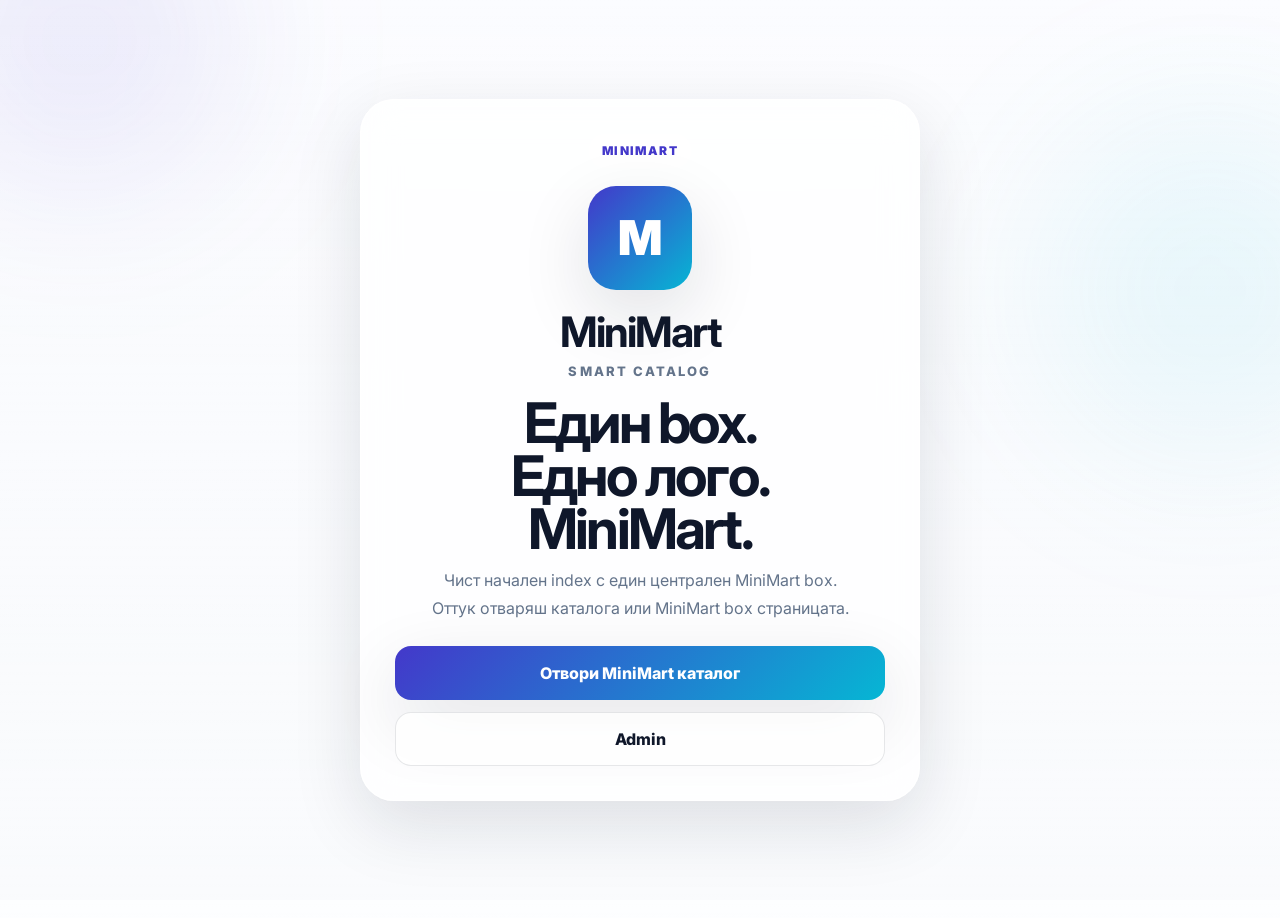
==== commit ad105320: "Simplify root index to single MiniMart box landing" ====
--- a/index.html
+++ b/index.html
@@ -3,198 +3,45 @@
 <head>
   <meta charset="UTF-8" />
   <meta name="viewport" content="width=device-width, initial-scale=1.0, viewport-fit=cover" />
-  <title>MiniMart | Каталог</title>
-  <meta name="description" content="MiniMart index с box, logo-style знак, каталог, поръчай и AR бутон." />
+  <title>MiniMart</title>
+  <meta name="description" content="MiniMart index с един box и logo-style визия." />
   <meta name="theme-color" content="#f7f8fc" />
   <link rel="preconnect" href="https://fonts.googleapis.com" />
   <link rel="preconnect" href="https://fonts.gstatic.com" crossorigin />
   <link href="https://fonts.googleapis.com/css2?family=Inter:wght@400;500;600;700;800;900&display=swap" rel="stylesheet" />
   <style>
-    :root{--bg:#f7f8fc;--text:#0f172a;--muted:#5f6b85;--line:rgba(15,23,42,.10);--brand:#4338ca;--brand2:#06b6d4;--glass:rgba(255,255,255,.62);--glass2:rgba(255,255,255,.80);--shadow:0 24px 70px rgba(15,23,42,.12)}
-    *{box-sizing:border-box}html{scroll-behavior:smooth}body{margin:0;font-family:Inter,system-ui,sans-serif;color:var(--text);background:linear-gradient(180deg,#fbfcff 0%,#f3f6fb 100%);overflow-x:hidden}button,input,textarea,select{font:inherit}a{text-decoration:none;color:inherit}.hidden{display:none!important}
-    .blur{position:fixed;border-radius:50%;filter:blur(80px);pointer-events:none;z-index:-2}.b1{width:320px;height:320px;background:rgba(67,56,202,.10);top:-120px;left:-80px}.b2{width:340px;height:340px;background:rgba(6,182,212,.10);right:-100px;top:120px}
-    .wrap{width:min(1240px,calc(100% - 32px));margin:0 auto}.hero{min-height:100svh;display:grid;place-items:center;padding:28px 0;position:relative;overflow:hidden}.hero::before{content:"";position:absolute;inset:0;background-image:linear-gradient(180deg,rgba(255,255,255,.18),rgba(255,255,255,.56)),url('https://picsum.photos/id/1011/1800/1200');background-size:cover;background-position:center;background-attachment:fixed;transform:scale(1.04)}
-    .hero-grid{position:relative;z-index:1;display:grid;grid-template-columns:1.1fr .9fr;gap:24px;align-items:center}.box{border:1px solid rgba(255,255,255,.76);background:var(--glass2);backdrop-filter:blur(18px);box-shadow:var(--shadow);border-radius:32px;padding:28px}.soft{background:var(--glass)}
-    .eyebrow,.pill{display:inline-flex;align-items:center;min-height:34px;padding:0 12px;border-radius:999px;background:rgba(255,255,255,.74);border:1px solid rgba(255,255,255,.92);font-size:12px;font-weight:900;letter-spacing:.12em;text-transform:uppercase;color:var(--brand)}
-    h1{margin:18px 0 12px;font-size:clamp(42px,7vw,84px);line-height:.92;letter-spacing:-.06em}h1 span{background:linear-gradient(135deg,var(--brand),var(--brand2));-webkit-background-clip:text;background-clip:text;color:transparent}p{color:var(--muted);line-height:1.75}
-    .logoRow{display:flex;align-items:center;gap:14px;margin-bottom:8px}.logoMark{width:72px;height:72px;border-radius:22px;background:linear-gradient(135deg,var(--brand),var(--brand2));display:grid;place-items:center;color:#fff;font-size:34px;font-weight:900;box-shadow:var(--shadow)}.logoWord{display:flex;flex-direction:column}.logoWord strong{font-size:28px;letter-spacing:-.04em}.logoWord span{font-size:13px;color:var(--muted);font-weight:700;text-transform:uppercase;letter-spacing:.14em}
-    .actions{display:flex;flex-wrap:wrap;gap:12px;margin-top:22px}.btn,.ghost{min-height:52px;padding:0 18px;border-radius:16px;border:none;cursor:pointer;display:inline-flex;align-items:center;justify-content:center;gap:10px;font-weight:800;transition:.22s}.btn{background:linear-gradient(135deg,var(--brand),var(--brand2));color:#fff;box-shadow:var(--shadow)}.ghost{background:rgba(255,255,255,.78);border:1px solid var(--line);color:var(--text)}.btn:hover,.ghost:hover{transform:translateY(-2px)}
-    .stats{display:grid;grid-template-columns:repeat(3,minmax(0,1fr));gap:12px;margin-top:20px}.stat{padding:16px;border-radius:20px;background:rgba(255,255,255,.56);border:1px solid rgba(255,255,255,.84)}.stat strong{display:block;font-size:20px}.stat span{color:var(--muted)}
-    .side h2{margin:14px 0 10px;font-size:34px;letter-spacing:-.04em}.miniList{display:grid;grid-template-columns:repeat(2,minmax(0,1fr));gap:10px}.miniList div{padding:12px 14px;border-radius:16px;background:rgba(255,255,255,.60);border:1px solid rgba(255,255,255,.86);font-weight:700;color:#334155}
-    .catalogModal,.arModal{position:fixed;inset:0;display:grid;place-items:center;padding:16px;z-index:80}.overlay{position:fixed;inset:0;background:rgba(255,255,255,.42);backdrop-filter:blur(8px);z-index:70}.catalogCard,.arCard{width:min(1180px,100%);max-height:calc(100dvh - 32px);overflow:auto;border-radius:32px;border:1px solid rgba(255,255,255,.92);background:rgba(255,255,255,.84);backdrop-filter:blur(18px);box-shadow:var(--shadow)}
-    .catalogHero{position:relative;min-height:280px;padding:22px;display:flex;align-items:end;background-image:linear-gradient(180deg,rgba(255,255,255,.12),rgba(255,255,255,.52)),url('https://picsum.photos/id/1040/1800/900');background-size:cover;background-position:center}.close{position:absolute;top:16px;right:16px;width:48px;height:48px;border-radius:50%;border:1px solid rgba(255,255,255,.92);background:rgba(255,255,255,.86);cursor:pointer;font-size:18px;font-weight:900}.catalogInfo{max-width:760px}.catalogInfo h2,.cartHead h3,.arCard h3{margin:14px 0 10px;font-size:clamp(28px,4vw,42px);letter-spacing:-.04em;line-height:1.02}
-    .toolbar{display:flex;justify-content:space-between;gap:14px;align-items:end;flex-wrap:wrap;padding:18px 22px 0}.field{display:grid;gap:8px}.field span{font-size:13px;font-weight:700;color:#334155}.field input,.field textarea,.field select{min-height:52px;padding:14px 16px;border-radius:16px;border:1px solid var(--line);background:rgba(255,255,255,.80);outline:none;width:100%}.field textarea{min-height:120px;resize:vertical}
-    .products{display:grid;grid-template-columns:repeat(auto-fit,minmax(240px,1fr));gap:16px;padding:22px}.product{border-radius:24px;overflow:hidden;background:rgba(255,255,255,.72);border:1px solid rgba(255,255,255,.88);box-shadow:var(--shadow)}.media{aspect-ratio:16/10;background-size:cover;background-position:center;position:relative}.media::after{content:attr(data-label);position:absolute;left:14px;bottom:14px;padding:8px 10px;border-radius:999px;background:rgba(255,255,255,.82);font-size:12px;font-weight:900}.body{padding:16px}.body h4{margin:0 0 8px;font-size:21px}.price{font-size:22px;font-weight:900;margin-top:12px}.productActions{display:flex;gap:10px;margin-top:14px}.orderBtn,.arBtn{flex:1;min-height:44px;border-radius:14px;font-weight:800;cursor:pointer;border:none}.orderBtn{background:linear-gradient(135deg,var(--brand),var(--brand2));color:#fff}.arBtn{background:rgba(255,255,255,.86);border:1px solid var(--line);color:#0f172a}
-    .cartFloat{position:fixed;right:16px;bottom:16px;z-index:60;min-height:54px;padding:0 18px;border:none;border-radius:18px;background:linear-gradient(135deg,var(--brand),var(--brand2));color:#fff;font-weight:900;cursor:pointer;box-shadow:var(--shadow)}.cartFloat b{background:rgba(255,255,255,.18);padding:6px 10px;border-radius:999px;margin-left:8px}
-    .cartPanel{position:fixed;right:16px;bottom:16px;width:min(430px,calc(100vw - 24px));max-height:86dvh;overflow:auto;border-radius:30px;background:rgba(255,255,255,.84);backdrop-filter:blur(18px);border:1px solid rgba(255,255,255,.92);box-shadow:var(--shadow);z-index:90}.cartHead{display:flex;justify-content:space-between;align-items:center;gap:12px;padding:18px;border-bottom:1px solid rgba(15,23,42,.08)}.cartItems,.cartActions{display:grid;gap:12px;padding:16px}.cartItem,.sumBox,.successBox{padding:14px;border-radius:18px;background:rgba(255,255,255,.66);border:1px solid rgba(255,255,255,.88)}.row,.sumRow{display:flex;justify-content:space-between;gap:10px;align-items:flex-start}.qty{display:flex;align-items:center;gap:10px;margin-top:10px}.qty button{width:32px;height:32px;border-radius:10px;background:#fff;border:1px solid var(--line);cursor:pointer}.sum{margin:0 16px 16px}.sumRow{padding:4px 0;color:var(--muted)}.sumRow strong{color:var(--text)}.sumRow.total{padding-top:10px;border-top:1px solid rgba(15,23,42,.08);font-size:20px}
-    .checkout{width:min(860px,100%);max-height:calc(100dvh - 32px);overflow:auto;border-radius:30px}.checkoutForm{display:grid;gap:16px;padding:22px}.grid{display:grid;grid-template-columns:repeat(2,minmax(0,1fr));gap:14px}.grid .full{grid-column:1/-1}.successIcon{width:76px;height:76px;border-radius:50%;display:grid;place-items:center;margin:0 auto 14px;background:linear-gradient(135deg,var(--brand),var(--brand2));color:#fff;font-size:32px;box-shadow:var(--shadow)}.successBox{text-align:center}
-    .arCard{width:min(760px,100%);padding:24px;position:relative}.arStage{padding:22px 0 12px;display:grid;place-items:center}.phone{width:min(320px,80vw);aspect-ratio:9/18;border-radius:36px;background:linear-gradient(180deg,#0f172a,#111827);padding:18px;position:relative;box-shadow:0 30px 80px rgba(15,23,42,.28)}.camera{position:absolute;top:10px;left:50%;transform:translateX(-50%);width:90px;height:16px;border-radius:999px;background:rgba(255,255,255,.14)}.arVisual{position:absolute;inset:70px 24px 100px 24px;background-size:cover;background-position:center;border-radius:24px;transform:perspective(900px) rotateX(10deg) rotateY(-10deg);box-shadow:0 20px 50px rgba(0,0,0,.28)}.arGrid{position:absolute;left:24px;right:24px;bottom:24px;height:90px;border-radius:18px;background-image:linear-gradient(rgba(255,255,255,.16) 1px,transparent 1px),linear-gradient(90deg,rgba(255,255,255,.16) 1px,transparent 1px);background-size:20px 20px;opacity:.55}
-    .toastWrap{position:fixed;right:16px;bottom:86px;display:grid;gap:10px;z-index:120}.toast{padding:14px 16px;border-radius:16px;background:rgba(255,255,255,.94);border:1px solid rgba(15,23,42,.10);box-shadow:var(--shadow)}
-    @media (max-width:980px){.hero::before{background-attachment:scroll}.hero-grid,.grid,.stats,.miniList,.productActions{grid-template-columns:1fr}.stats{display:grid}.productActions{display:grid}}
-    @media (max-width:640px){.wrap{width:min(1240px,calc(100% - 20px))}.hero-grid{grid-template-columns:1fr}.actions{flex-direction:column}.btn,.ghost{width:100%}.products{grid-template-columns:1fr;padding:16px}.toolbar{padding:16px 16px 0}.catalogHero{min-height:240px}.cartPanel{right:12px;left:12px;width:auto;bottom:12px}.cartFloat{right:12px;left:12px;width:auto;bottom:12px}}
+    :root{--text:#0f172a;--muted:#64748b;--line:rgba(15,23,42,.10);--brand:#4338ca;--brand2:#06b6d4;--shadow:0 24px 70px rgba(15,23,42,.12)}
+    *{box-sizing:border-box}html,body{height:100%}body{margin:0;font-family:Inter,system-ui,sans-serif;color:var(--text);background:linear-gradient(180deg,#fbfcff 0%,#f3f6fb 100%);overflow:hidden}
+    .blur{position:fixed;border-radius:50%;filter:blur(80px);pointer-events:none;z-index:0}.b1{width:320px;height:320px;background:rgba(67,56,202,.10);top:-120px;left:-80px}.b2{width:340px;height:340px;background:rgba(6,182,212,.10);right:-100px;top:120px}
+    .hero{min-height:100%;display:grid;place-items:center;padding:20px;position:relative}.hero::before{content:"";position:absolute;inset:0;background-image:linear-gradient(180deg,rgba(255,255,255,.18),rgba(255,255,255,.56)),url('https://picsum.photos/id/1011/1800/1200');background-size:cover;background-position:center;background-attachment:fixed;transform:scale(1.04)}
+    .box{position:relative;z-index:1;width:min(560px,100%);padding:34px;border-radius:34px;background:rgba(255,255,255,.78);backdrop-filter:blur(18px);border:1px solid rgba(255,255,255,.88);box-shadow:var(--shadow);text-align:center}
+    .eyebrow{display:inline-flex;align-items:center;min-height:34px;padding:0 12px;border-radius:999px;background:rgba(255,255,255,.86);border:1px solid rgba(255,255,255,.92);font-size:12px;font-weight:900;letter-spacing:.12em;text-transform:uppercase;color:var(--brand)}
+    .logo{display:flex;flex-direction:column;align-items:center;gap:16px;margin-top:18px}.logoMark{width:104px;height:104px;border-radius:28px;background:linear-gradient(135deg,var(--brand),var(--brand2));display:grid;place-items:center;color:#fff;font-size:48px;font-weight:900;box-shadow:var(--shadow)}.logoWord strong{display:block;font-size:42px;letter-spacing:-.05em}.logoWord span{display:block;margin-top:6px;color:var(--muted);font-size:13px;font-weight:800;letter-spacing:.16em;text-transform:uppercase}
+    h1{margin:18px 0 10px;font-size:clamp(34px,6vw,56px);line-height:.95;letter-spacing:-.05em}.subtitle{margin:0 auto;max-width:430px;color:var(--muted);line-height:1.75}
+    .actions{display:flex;flex-direction:column;gap:12px;margin-top:24px}.btn,.ghost{min-height:54px;padding:0 18px;border-radius:16px;border:none;cursor:pointer;display:inline-flex;align-items:center;justify-content:center;font-weight:800;text-decoration:none;transition:.22s}.btn{background:linear-gradient(135deg,var(--brand),var(--brand2));color:#fff;box-shadow:var(--shadow)}.ghost{background:rgba(255,255,255,.82);border:1px solid var(--line);color:var(--text)}.btn:hover,.ghost:hover{transform:translateY(-2px)}
+    @media (max-width:640px){body{overflow:auto}.hero::before{background-attachment:scroll}.box{padding:24px;border-radius:28px}.logoMark{width:88px;height:88px;font-size:42px}.logoWord strong{font-size:34px}}
   </style>
 </head>
 <body>
-  <div class="blur b1"></div><div class="blur b2"></div>
-  <section class="hero">
-    <div class="wrap hero-grid">
-      <div class="box">
-        <div class="eyebrow">Index · MiniMart</div>
-        <div class="logoRow">
-          <div class="logoMark">M</div>
-          <div class="logoWord">
-            <strong>MiniMart</strong>
-            <span>smart catalog</span>
-          </div>
-        </div>
-        <h1>MiniMart box.<br><span>Клик и се отваря каталогът.</span></h1>
-        <p>Това е новият root index: голям MiniMart box отпред, logo-style знак и директен каталог. Под всеки продукт има `Поръчай` и `AR` бутон.</p>
-        <div class="actions">
-          <button class="btn" id="openCatalogBtn" type="button">Отвори MiniMart каталог</button>
-          <button class="ghost" id="scrollInfoBtn" type="button">Виж как работи</button>
-        </div>
-        <div class="stats">
-          <div class="stat"><strong>Каталог</strong><span>отваря се след клик</span></div>
-          <div class="stat"><strong>Поръчай</strong><span>директно в количка</span></div>
-          <div class="stat"><strong>AR</strong><span>preview слой за продукта</span></div>
+  <div class="blur b1"></div>
+  <div class="blur b2"></div>
+  <main class="hero">
+    <section class="box">
+      <div class="eyebrow">MiniMart</div>
+      <div class="logo">
+        <div class="logoMark">M</div>
+        <div class="logoWord">
+          <strong>MiniMart</strong>
+          <span>smart catalog</span>
         </div>
       </div>
-      <div class="box soft side" id="infoBox">
-        <div class="pill">MiniMart flow</div>
-        <h2>Какво прави index-ът</h2>
-        <div class="miniList">
-          <div>✔ Box с MiniMart logo style</div>
-          <div>✔ Клик отваря каталог</div>
-          <div>✔ Продукти със снимки</div>
-          <div>✔ Поръчай бутон</div>
-          <div>✔ AR бутон</div>
-          <div>✔ Количка + checkout</div>
-        </div>
+      <h1>Един box.<br>Едно лого.<br>MiniMart.</h1>
+      <p class="subtitle">Чист начален index с един централен MiniMart box. Оттук отваряш каталога или MiniMart box страницата.</p>
+      <div class="actions">
+        <a class="btn" href="/minimart-box.html">Отвори MiniMart каталог</a>
+        <a class="ghost" href="/admin">Admin</a>
       </div>
-    </div>
-  </section>
-
-  <div class="overlay hidden" id="overlay"></div>
-
-  <section class="catalogModal hidden" id="catalogModal">
-    <div class="catalogCard">
-      <div class="catalogHero">
-        <button class="close" id="closeCatalogBtn" type="button">✕</button>
-        <div class="catalogInfo">
-          <div class="eyebrow">MiniMart Catalog</div>
-          <h2>Избери какво да поръчаш</h2>
-          <p>Продукти със снимки, бутон `Поръчай` и бутон `AR` до всеки артикул.</p>
-        </div>
-      </div>
-      <div class="toolbar">
-        <div>
-          <div class="pill">Налични продукти</div>
-        </div>
-        <label class="field">
-          <span>Търси продукт</span>
-          <input id="searchInput" type="text" placeholder="вода, сандвич, шоколад..." />
-        </label>
-      </div>
-      <div class="products" id="productsGrid"></div>
-    </div>
-  </section>
-
-  <button class="cartFloat" id="cartFloat" type="button">Количка <b id="cartCount">0</b></button>
-
-  <aside class="cartPanel hidden" id="cartPanel">
-    <div class="cartHead">
-      <h3>Твоята количка</h3>
-      <button class="close" id="closeCartBtn" type="button">✕</button>
-    </div>
-    <div class="cartItems" id="cartItems"></div>
-    <div class="sum" id="sumBox">
-      <div class="sumRow"><span>Продукти</span><strong id="basePrice">0.00 лв</strong></div>
-      <div class="sumRow"><span>Такса</span><strong id="servicePrice">0.00 лв</strong></div>
-      <div class="sumRow"><span>Доставка</span><strong id="deliveryPrice">0.00 лв</strong></div>
-      <div class="sumRow total"><span>Общо</span><strong id="totalPrice">0.00 лв</strong></div>
-    </div>
-    <div class="cartActions">
-      <button class="ghost" id="clearCartBtn" type="button">Изчисти</button>
-      <button class="btn" id="openCheckoutBtn" type="button">Поръчай</button>
-    </div>
-  </aside>
-
-  <section class="catalogModal hidden" id="checkoutModal">
-    <div class="catalogCard checkout box">
-      <div class="toolbar" style="padding-top:22px">
-        <div>
-          <div class="pill">Checkout</div>
-          <h2 style="margin:12px 0 0;font-size:40px;letter-spacing:-.04em">Завърши поръчката</h2>
-        </div>
-        <button class="close" id="closeCheckoutBtn" type="button">✕</button>
-      </div>
-      <form class="checkoutForm" id="checkoutForm">
-        <div class="grid">
-          <label class="field"><span>Име</span><input id="customerName" type="text" required placeholder="Димитър" /></label>
-          <label class="field"><span>Телефон</span><input id="customerPhone" type="tel" required placeholder="08..." /></label>
-          <label class="field full"><span>Адрес</span><input id="customerAddress" type="text" required placeholder="ул., вход, етаж..." /></label>
-          <label class="field full"><span>Бележка</span><textarea id="customerNote" placeholder="Бележка към поръчката..."></textarea></label>
-        </div>
-        <div class="sumBox" id="checkoutSummary"></div>
-        <button class="btn" type="submit">Изпрати поръчка</button>
-      </form>
-      <div class="successBox hidden" id="successBox">
-        <div class="successIcon">✓</div>
-        <h3>Поръчката е записана</h3>
-        <p id="successText"></p>
-        <button class="btn" id="doneBtn" type="button">Готово</button>
-      </div>
-    </div>
-  </section>
-
-  <section class="arModal hidden" id="arModal">
-    <div class="arCard box">
-      <button class="close" id="closeArBtn" type="button">✕</button>
-      <div class="pill">AR Preview</div>
-      <h3 id="arTitle">Продукт</h3>
-      <p id="arDesc">AR preview на продукта.</p>
-      <div class="arStage">
-        <div class="phone">
-          <div class="camera"></div>
-          <div class="arVisual" id="arVisual"></div>
-          <div class="arGrid"></div>
-        </div>
-      </div>
-      <p>Това е demo AR слой. Когато имаш реален 3D asset, тук директно връзваме WebAR / Scene Viewer.</p>
-    </div>
-  </section>
-
-  <div class="toastWrap" id="toastWrap"></div>
-
-  <script>
-    const PRODUCTS=[
-      {name:'Вода 1.5L',price:1.8,label:'Вода',desc:'Ежедневна бърза покупка.',image:'https://picsum.photos/id/96/1200/900'},
-      {name:'Сандвич',price:6.9,label:'Храна',desc:'Готов за взимане, идеален за обяд.',image:'https://picsum.photos/id/1080/1200/900'},
-      {name:'Чипс',price:4.3,label:'Snack',desc:'Импулсна покупка.',image:'https://picsum.photos/id/312/1200/900'},
-      {name:'Шоколад',price:3.5,label:'Sweet',desc:'Малка добавка към поръчката.',image:'https://picsum.photos/id/1081/1200/900'},
-      {name:'Кафе',price:5.2,label:'Coffee',desc:'Бърза покупка за сутринта.',image:'https://picsum.photos/id/30/1200/900'},
-      {name:'Кроасан',price:2.9,label:'Bakery',desc:'Малка закуска.',image:'https://picsum.photos/id/292/1200/900'}
-    ];
-    const SERVICE=.12, DELIVERY=4.9;
-    const state={cart:[]};
-    const $=s=>document.querySelector(s);
-    const els={overlay:$('#overlay'),catalogModal:$('#catalogModal'),searchInput:$('#searchInput'),productsGrid:$('#productsGrid'),cartFloat:$('#cartFloat'),cartCount:$('#cartCount'),cartPanel:$('#cartPanel'),cartItems:$('#cartItems'),basePrice:$('#basePrice'),servicePrice:$('#servicePrice'),deliveryPrice:$('#deliveryPrice'),totalPrice:$('#totalPrice'),checkoutModal:$('#checkoutModal'),checkoutForm:$('#checkoutForm'),checkoutSummary:$('#checkoutSummary'),successBox:$('#successBox'),successText:$('#successText'),arModal:$('#arModal'),arTitle:$('#arTitle'),arDesc:$('#arDesc'),arVisual:$('#arVisual'),toastWrap:$('#toastWrap')};
-    document.addEventListener('DOMContentLoaded',()=>{bind();renderProducts();renderCart()});
-    function bind(){ $('#openCatalogBtn').addEventListener('click',openCatalog); $('#closeCatalogBtn').addEventListener('click',closeAll); $('#cartFloat').addEventListener('click',openCart); $('#closeCartBtn').addEventListener('click',closeAll); $('#openCheckoutBtn').addEventListener('click',openCheckout); $('#closeCheckoutBtn').addEventListener('click',closeAll); $('#closeArBtn').addEventListener('click',closeAll); $('#doneBtn').addEventListener('click',()=>{closeAll(); hide(els.successBox); show(els.checkoutForm)}); $('#clearCartBtn').addEventListener('click',()=>{state.cart=[];renderCart();toast('Количката е изчистена')}); $('#scrollInfoBtn').addEventListener('click',()=>document.getElementById('infoBox').scrollIntoView({behavior:'smooth'})); els.overlay.addEventListener('click',closeAll); els.searchInput.addEventListener('input',renderProducts); els.checkoutForm.addEventListener('submit',submitOrder)}
-    function renderProducts(){ const q=(els.searchInput.value||'').trim().toLowerCase(); const list=PRODUCTS.filter(p=>!q||`${p.name} ${p.desc} ${p.label}`.toLowerCase().includes(q)); els.productsGrid.innerHTML=list.map((p,i)=>`<article class="product"><div class="media" data-label="${p.label}" style="background-image:linear-gradient(180deg,rgba(255,255,255,.08),rgba(255,255,255,.32)),url('${p.image}')"></div><div class="body"><h4>${p.name}</h4><p>${p.desc}</p><div class="price">${money(p.price)}</div><div class="productActions"><button class="orderBtn" data-order="${i}">Поръчай</button><button class="arBtn" data-ar="${i}">AR</button></div></div></article>`).join(''); els.productsGrid.querySelectorAll('.orderBtn').forEach(btn=>btn.addEventListener('click',()=>addToCart(list[Number(btn.dataset.order)]))); els.productsGrid.querySelectorAll('.arBtn').forEach(btn=>btn.addEventListener('click',()=>openAr(list[Number(btn.dataset.ar)])))}
-    function addToCart(product){ const key=product.name; const existing=state.cart.find(i=>i.key===key); if(existing) existing.qty+=1; else state.cart.push({key,name:product.name,price:product.price,qty:1}); renderCart(); openCart(); toast(`Добавено: ${product.name}`)}
-    function renderCart(){ const base=state.cart.reduce((s,i)=>s+i.price*i.qty,0); const service=base*SERVICE; const delivery=base?DELIVERY:0; const total=base+service+delivery; const count=state.cart.reduce((s,i)=>s+i.qty,0); els.cartCount.textContent=count; els.cartItems.innerHTML=state.cart.length?state.cart.map(item=>`<div class="cartItem"><div class="row"><div><strong>${item.name}</strong><br><small>MiniMart</small></div><strong>${money(item.price*item.qty)}</strong></div><div class="qty"><button data-key="${item.key}" data-delta="-1">−</button><span>${item.qty}</span><button data-key="${item.key}" data-delta="1">+</button></div></div>`).join(''):'<div class="cartItem">Количката е празна.</div>'; els.basePrice.textContent=money(base); els.servicePrice.textContent=money(service); els.deliveryPrice.textContent=money(delivery); els.totalPrice.textContent=money(total); els.checkoutSummary.innerHTML=base?`<div class="sumRow"><span>Продукти</span><strong>${money(base)}</strong></div><div class="sumRow"><span>Такса</span><strong>${money(service)}</strong></div><div class="sumRow"><span>Доставка</span><strong>${money(delivery)}</strong></div><div class="sumRow total"><span>Общо</span><strong>${money(total)}</strong></div>`:'<div>Няма продукти.</div>'; els.cartItems.querySelectorAll('button').forEach(btn=>btn.addEventListener('click',()=>changeQty(btn.dataset.key,Number(btn.dataset.delta))))}
-    function changeQty(key,delta){ const item=state.cart.find(i=>i.key===key); if(!item) return; item.qty+=delta; if(item.qty<=0) state.cart=state.cart.filter(i=>i.key!==key); renderCart() }
-    function openCatalog(){ show(els.overlay); show(els.catalogModal) }
-    function openCart(){ show(els.overlay); show(els.cartPanel) }
-    function openCheckout(){ if(!state.cart.length) return toast('Добави поне един продукт'); show(els.overlay); show(els.checkoutModal); show(els.checkoutForm); hide(els.successBox) }
-    function submitOrder(e){ e.preventDefault(); const base=state.cart.reduce((s,i)=>s+i.price*i.qty,0); if(!base) return; const service=base*SERVICE; const total=base+service+DELIVERY; const id=`MM-${Date.now().toString().slice(-8)}`; state.cart=[]; renderCart(); hide(els.checkoutForm); show(els.successBox); els.successText.textContent=`Номер: ${id} · ${money(total)}`; els.checkoutForm.reset(); toast(`Поръчката ${id} е записана`) }
-    function openAr(product){ show(els.overlay); show(els.arModal); els.arTitle.textContent=product.name; els.arDesc.textContent=product.desc; els.arVisual.style.backgroundImage=`linear-gradient(180deg,rgba(255,255,255,.08),rgba(255,255,255,.08)),url('${product.image}')` }
-    function closeAll(){ hide(els.overlay); hide(els.catalogModal); hide(els.cartPanel); hide(els.checkoutModal); hide(els.arModal) }
-    function money(v){ return `${Number(v||0).toFixed(2)} лв` }
-    function show(el){ el.classList.remove('hidden') }
-    function hide(el){ el.classList.add('hidden') }
-    function toast(msg){ const d=document.createElement('div'); d.className='toast'; d.textContent=msg; els.toastWrap.appendChild(d); setTimeout(()=>d.remove(),2400) }
-  </script>
+    </section>
+  </main>
 </body>
 </html>
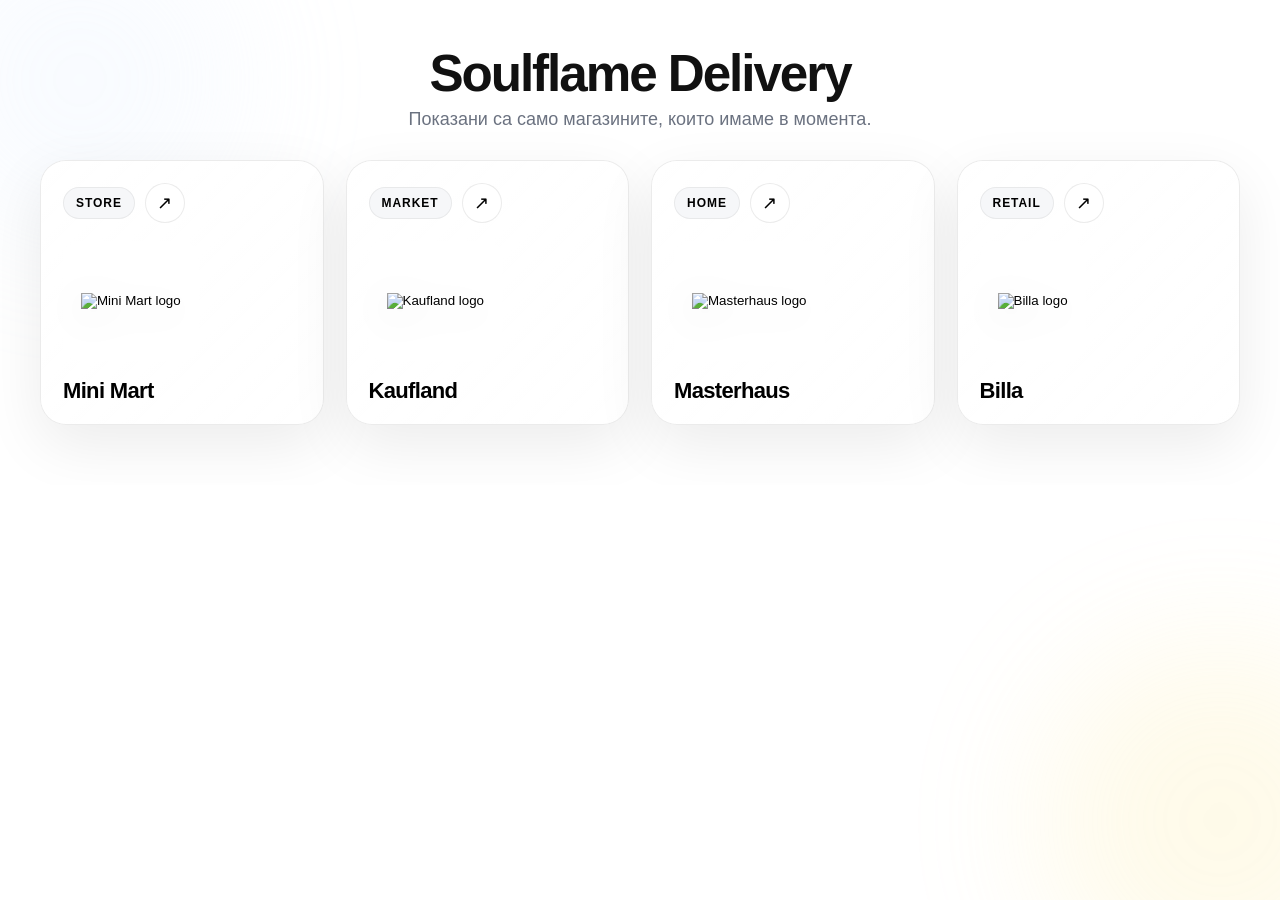
==== commit 9c37a765: "deploy: update SF_DOSTAVKI main index" ====
--- a/index.html
+++ b/index.html
@@ -2,46 +2,335 @@
 <html lang="bg">
 <head>
   <meta charset="UTF-8" />
-  <meta name="viewport" content="width=device-width, initial-scale=1.0, viewport-fit=cover" />
-  <title>MiniMart</title>
-  <meta name="description" content="MiniMart index с един box и logo-style визия." />
-  <meta name="theme-color" content="#f7f8fc" />
-  <link rel="preconnect" href="https://fonts.googleapis.com" />
-  <link rel="preconnect" href="https://fonts.gstatic.com" crossorigin />
-  <link href="https://fonts.googleapis.com/css2?family=Inter:wght@400;500;600;700;800;900&display=swap" rel="stylesheet" />
+  <meta name="viewport" content="width=device-width, initial-scale=1.0" />
+  <title>Soulflame Delivery</title>
   <style>
-    :root{--text:#0f172a;--muted:#64748b;--line:rgba(15,23,42,.10);--brand:#4338ca;--brand2:#06b6d4;--shadow:0 24px 70px rgba(15,23,42,.12)}
-    *{box-sizing:border-box}html,body{height:100%}body{margin:0;font-family:Inter,system-ui,sans-serif;color:var(--text);background:linear-gradient(180deg,#fbfcff 0%,#f3f6fb 100%);overflow:hidden}
-    .blur{position:fixed;border-radius:50%;filter:blur(80px);pointer-events:none;z-index:0}.b1{width:320px;height:320px;background:rgba(67,56,202,.10);top:-120px;left:-80px}.b2{width:340px;height:340px;background:rgba(6,182,212,.10);right:-100px;top:120px}
-    .hero{min-height:100%;display:grid;place-items:center;padding:20px;position:relative}.hero::before{content:"";position:absolute;inset:0;background-image:linear-gradient(180deg,rgba(255,255,255,.18),rgba(255,255,255,.56)),url('https://picsum.photos/id/1011/1800/1200');background-size:cover;background-position:center;background-attachment:fixed;transform:scale(1.04)}
-    .box{position:relative;z-index:1;width:min(560px,100%);padding:34px;border-radius:34px;background:rgba(255,255,255,.78);backdrop-filter:blur(18px);border:1px solid rgba(255,255,255,.88);box-shadow:var(--shadow);text-align:center}
-    .eyebrow{display:inline-flex;align-items:center;min-height:34px;padding:0 12px;border-radius:999px;background:rgba(255,255,255,.86);border:1px solid rgba(255,255,255,.92);font-size:12px;font-weight:900;letter-spacing:.12em;text-transform:uppercase;color:var(--brand)}
-    .logo{display:flex;flex-direction:column;align-items:center;gap:16px;margin-top:18px}.logoMark{width:104px;height:104px;border-radius:28px;background:linear-gradient(135deg,var(--brand),var(--brand2));display:grid;place-items:center;color:#fff;font-size:48px;font-weight:900;box-shadow:var(--shadow)}.logoWord strong{display:block;font-size:42px;letter-spacing:-.05em}.logoWord span{display:block;margin-top:6px;color:var(--muted);font-size:13px;font-weight:800;letter-spacing:.16em;text-transform:uppercase}
-    h1{margin:18px 0 10px;font-size:clamp(34px,6vw,56px);line-height:.95;letter-spacing:-.05em}.subtitle{margin:0 auto;max-width:430px;color:var(--muted);line-height:1.75}
-    .actions{display:flex;flex-direction:column;gap:12px;margin-top:24px}.btn,.ghost{min-height:54px;padding:0 18px;border-radius:16px;border:none;cursor:pointer;display:inline-flex;align-items:center;justify-content:center;font-weight:800;text-decoration:none;transition:.22s}.btn{background:linear-gradient(135deg,var(--brand),var(--brand2));color:#fff;box-shadow:var(--shadow)}.ghost{background:rgba(255,255,255,.82);border:1px solid var(--line);color:var(--text)}.btn:hover,.ghost:hover{transform:translateY(-2px)}
-    @media (max-width:640px){body{overflow:auto}.hero::before{background-attachment:scroll}.box{padding:24px;border-radius:28px}.logoMark{width:88px;height:88px;font-size:42px}.logoWord strong{font-size:34px}}
+    * { box-sizing: border-box; }
+
+    :root{
+      --bg: #ffffff;
+      --text: #111111;
+      --muted: #6b7280;
+      --line: rgba(0,0,0,.08);
+      --shadow: 0 20px 60px rgba(0,0,0,.08);
+      --shadow-hover: 0 28px 80px rgba(0,0,0,.14);
+      --radius: 26px;
+    }
+
+    html, body {
+      margin: 0;
+      min-height: 100%;
+      background: var(--bg);
+      color: var(--text);
+      font-family: Inter, Arial, sans-serif;
+      overflow-x: hidden;
+    }
+
+    body::before,
+    body::after {
+      content: "";
+      position: fixed;
+      inset: auto;
+      border-radius: 999px;
+      filter: blur(70px);
+      pointer-events: none;
+      z-index: 0;
+      opacity: .18;
+    }
+
+    body::before {
+      width: 320px;
+      height: 320px;
+      top: -80px;
+      left: -80px;
+      background: #dbeafe;
+      animation: driftA 10s ease-in-out infinite;
+    }
+
+    body::after {
+      width: 360px;
+      height: 360px;
+      right: -120px;
+      bottom: -100px;
+      background: #fde68a;
+      animation: driftB 12s ease-in-out infinite;
+    }
+
+    @keyframes driftA {
+      0%,100% { transform: translate(0,0) scale(1); }
+      50% { transform: translate(40px,25px) scale(1.08); }
+    }
+
+    @keyframes driftB {
+      0%,100% { transform: translate(0,0) scale(1); }
+      50% { transform: translate(-30px,-20px) scale(1.06); }
+    }
+
+    .wrap {
+      position: relative;
+      z-index: 1;
+      width: min(1200px, calc(100% - 32px));
+      margin: 0 auto;
+      padding: 48px 0 60px;
+    }
+
+    .hero {
+      text-align: center;
+      margin-bottom: 30px;
+    }
+
+    .hero h1 {
+      margin: 0 0 10px;
+      font-size: clamp(28px, 4vw, 52px);
+      line-height: 1;
+      letter-spacing: -0.04em;
+      font-weight: 900;
+    }
+
+    .hero p {
+      margin: 0;
+      color: var(--muted);
+      font-size: clamp(14px, 1.6vw, 18px);
+    }
+
+    .grid {
+      display: grid;
+      grid-template-columns: repeat(4, minmax(0, 1fr));
+      gap: 22px;
+      align-items: stretch;
+    }
+
+    .logo-btn {
+      position: relative;
+      display: flex;
+      flex-direction: column;
+      justify-content: space-between;
+      gap: 18px;
+      width: 100%;
+      min-height: 250px;
+      padding: 22px;
+      border: 1px solid var(--line);
+      border-radius: var(--radius);
+      background: rgba(255,255,255,.9);
+      box-shadow: var(--shadow);
+      backdrop-filter: blur(14px);
+      cursor: pointer;
+      transition: transform .28s ease, box-shadow .28s ease, border-color .28s ease;
+      animation: floatCard 4.5s ease-in-out infinite;
+      overflow: hidden;
+    }
+
+    .logo-btn:nth-child(2) { animation-delay: .4s; }
+    .logo-btn:nth-child(3) { animation-delay: .8s; }
+    .logo-btn:nth-child(4) { animation-delay: 1.2s; }
+
+    .logo-btn:hover {
+      transform: translateY(-10px) scale(1.01);
+      box-shadow: var(--shadow-hover);
+      border-color: rgba(0,0,0,.14);
+    }
+
+    .logo-btn::before {
+      content: "";
+      position: absolute;
+      inset: 0;
+      background: linear-gradient(135deg, rgba(255,255,255,.75), rgba(255,255,255,0));
+      pointer-events: none;
+    }
+
+    @keyframes floatCard {
+      0%,100% { transform: translateY(0px); }
+      50% { transform: translateY(-8px); }
+    }
+
+    .logo-top {
+      display: flex;
+      justify-content: space-between;
+      align-items: center;
+      gap: 10px;
+      position: relative;
+      z-index: 1;
+    }
+
+    .chip {
+      display: inline-flex;
+      align-items: center;
+      justify-content: center;
+      padding: 8px 12px;
+      border-radius: 999px;
+      background: #f6f7f9;
+      border: 1px solid rgba(0,0,0,.06);
+      font-size: 12px;
+      font-weight: 800;
+      letter-spacing: .08em;
+      text-transform: uppercase;
+      white-space: nowrap;
+    }
+
+    .open-icon {
+      width: 40px;
+      height: 40px;
+      border-radius: 999px;
+      border: 1px solid rgba(0,0,0,.08);
+      background: #fff;
+      display: grid;
+      place-items: center;
+      font-size: 18px;
+      flex-shrink: 0;
+    }
+
+    .logo-box {
+      position: relative;
+      z-index: 1;
+      display: grid;
+      place-items: center;
+      min-height: 120px;
+      border-radius: 18px;
+      background: #ffffff;
+      padding: 18px;
+    }
+
+    .logo-box img {
+      max-width: 100%;
+      max-height: 90px;
+      object-fit: contain;
+      display: block;
+      filter: drop-shadow(0 8px 18px rgba(0,0,0,.08));
+    }
+
+    .meta {
+      position: relative;
+      z-index: 1;
+      display: flex;
+      flex-direction: column;
+      gap: 6px;
+    }
+
+    .meta h2 {
+      margin: 0;
+      font-size: 22px;
+      line-height: 1.05;
+      letter-spacing: -0.03em;
+    }
+
+    .meta p {
+      display: none;
+    }
+
+    @media (max-width: 1024px) {
+      .grid {
+        grid-template-columns: repeat(2, minmax(0, 1fr));
+      }
+    }
+
+    @media (max-width: 640px) {
+      .wrap {
+        width: min(100% - 20px, 1200px);
+        padding: 28px 0 40px;
+      }
+
+      .grid {
+        grid-template-columns: 1fr;
+        gap: 16px;
+      }
+
+      .logo-btn {
+        min-height: 220px;
+        padding: 18px;
+      }
+
+      .meta h2 {
+        font-size: 20px;
+      }
+    }
   </style>
 </head>
 <body>
-  <div class="blur b1"></div>
-  <div class="blur b2"></div>
-  <main class="hero">
-    <section class="box">
-      <div class="eyebrow">MiniMart</div>
-      <div class="logo">
-        <div class="logoMark">M</div>
-        <div class="logoWord">
-          <strong>MiniMart</strong>
-          <span>smart catalog</span>
-        </div>
-      </div>
-      <h1>Един box.<br>Едно лого.<br>MiniMart.</h1>
-      <p class="subtitle">Чист начален index с един централен MiniMart box. Оттук отваряш каталога или MiniMart box страницата.</p>
-      <div class="actions">
-        <a class="btn" href="/minimart-box.html">Отвори MiniMart каталог</a>
-        <a class="ghost" href="/admin">Admin</a>
-      </div>
-    </section>
-  </main>
+  <div class="wrap">
+    <div class="hero">
+      <h1>Soulflame Delivery</h1>
+      <p>Показани са само магазините, които имаме в момента.</p>
+    </div>
+
+    <div class="grid" id="logoGrid"></div>
+  </div>
+
+  <script>
+    const items = [
+      {
+        name: "Mini Mart",
+        tag: "Store",
+        image: "https://media.licdn.com/dms/image/v2/D4D0BAQG5EnvRK77NhQ/company-logo_200_200/company-logo_200_200/0/1704370893024/minimart_bgc_convenience_stores_logo?e=2147483647&v=beta&t=OIw6PPBNoA_-FgQiQ2YbainVEYdoCZllRSj5TjNgrII",
+        link: "./minimart_delivery/index.html"
+      },
+      {
+        name: "Kaufland",
+        tag: "Market",
+        image: "https://images.seeklogo.com/logo-png/31/1/kaufland-logo-png_seeklogo-314854.png",
+        link: "./kaufland_delivery/index.html"
+      },
+      {
+        name: "Masterhaus",
+        tag: "Home",
+        image: "https://www.masterhaus.bg/images/default-og-image.jpg?m=1696323554",
+        link: "./masterhouse_delivery/index.html"
+      },
+      {
+        name: "Billa",
+        tag: "Retail",
+        image: "https://images.seeklogo.com/logo-png/17/1/billa-logo-png_seeklogo-172584.png",
+        link: "./billa_delivery/index.html"
+      }
+    ];
+
+    const grid = document.getElementById("logoGrid");
+
+    function escapeHtml(value) {
+      return String(value)
+        .replace(/&/g, "&amp;")
+        .replace(/</g, "&lt;")
+        .replace(/>/g, "&gt;")
+        .replace(/"/g, "&quot;")
+        .replace(/'/g, "&#39;");
+    }
+
+    function openPage(url) {
+      window.location.href = url;
+    }
+
+    function renderCards() {
+      grid.innerHTML = items.map(item => {
+        const safeName = escapeHtml(item.name);
+        const safeTag = escapeHtml(item.tag);
+        const safeImage = escapeHtml(item.image);
+        const safeLink = escapeHtml(item.link);
+
+        return `
+          <button class="logo-btn" type="button" aria-label="${safeName}" data-link="${safeLink}">
+            <div class="logo-top">
+              <span class="chip">${safeTag}</span>
+              <span class="open-icon" aria-hidden="true">↗</span>
+            </div>
+
+            <div class="logo-box">
+              <img src="${safeImage}" alt="${safeName} logo" loading="lazy" referrerpolicy="no-referrer" />
+            </div>
+
+            <div class="meta">
+              <h2>${safeName}</h2>
+            </div>
+          </button>
+        `;
+      }).join("");
+    }
+
+    renderCards();
+
+    grid.addEventListener("click", (event) => {
+      const card = event.target.closest(".logo-btn");
+      if (!card) return;
+      openPage(card.dataset.link);
+    });
+  </script>
 </body>
 </html>
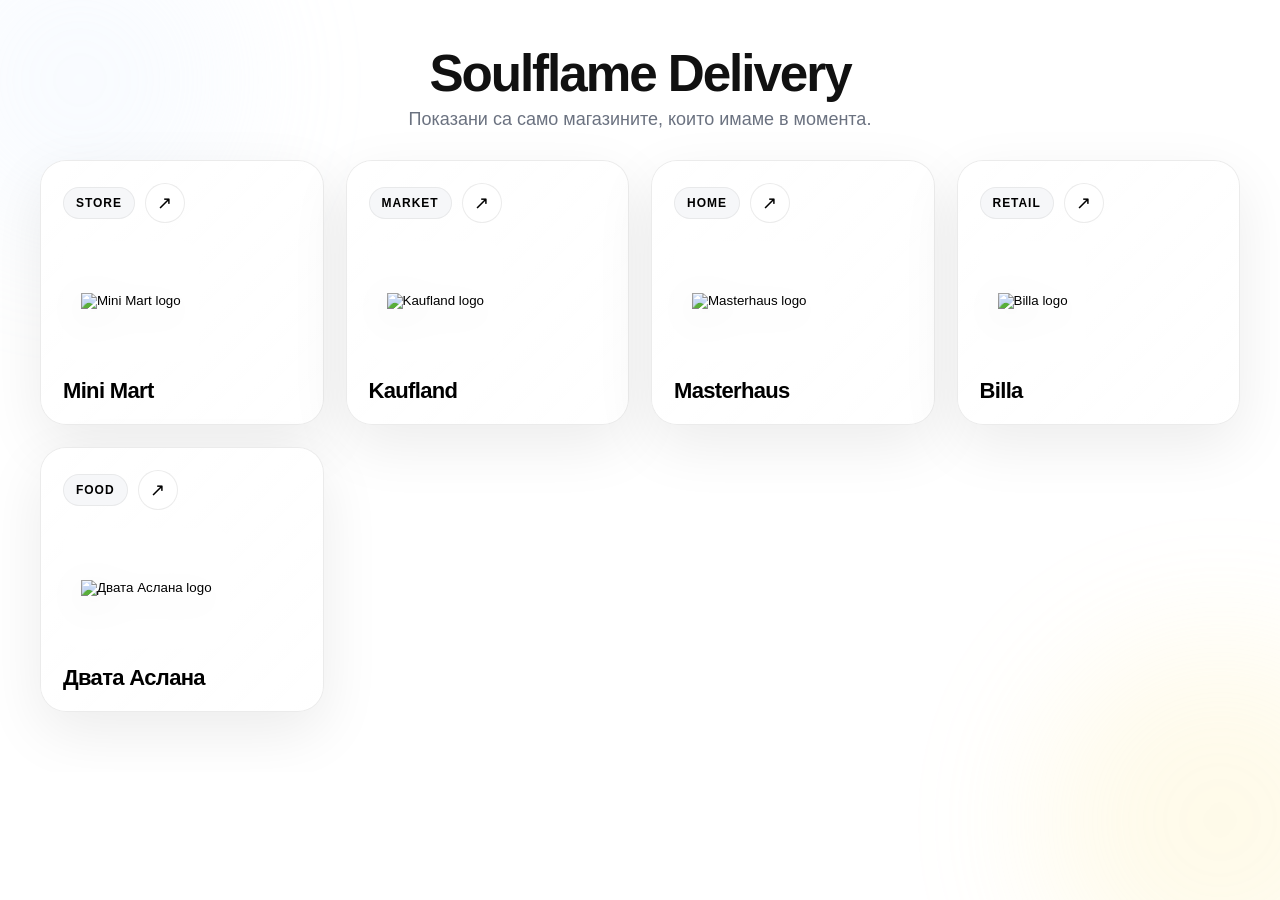
==== commit 9d0fd902: "deploy: update SF_DOSTAVKI main index" ====
--- a/index.html
+++ b/index.html
@@ -57,12 +57,12 @@
     }
 
     @keyframes driftA {
-      0%,100% { transform: translate(0,0) scale(1); }
+      0%, 100% { transform: translate(0,0) scale(1); }
       50% { transform: translate(40px,25px) scale(1.08); }
     }
 
     @keyframes driftB {
-      0%,100% { transform: translate(0,0) scale(1); }
+      0%, 100% { transform: translate(0,0) scale(1); }
       50% { transform: translate(-30px,-20px) scale(1.06); }
     }
 
@@ -95,7 +95,7 @@
 
     .grid {
       display: grid;
-      grid-template-columns: repeat(4, minmax(0, 1fr));
+      grid-template-columns: repeat(auto-fit, minmax(240px, 1fr));
       gap: 22px;
       align-items: stretch;
     }
@@ -111,7 +111,7 @@
       padding: 22px;
       border: 1px solid var(--line);
       border-radius: var(--radius);
-      background: rgba(255,255,255,.9);
+      background: rgba(255,255,255,.92);
       box-shadow: var(--shadow);
       backdrop-filter: blur(14px);
       cursor: pointer;
@@ -120,9 +120,11 @@
       overflow: hidden;
     }
 
-    .logo-btn:nth-child(2) { animation-delay: .4s; }
-    .logo-btn:nth-child(3) { animation-delay: .8s; }
-    .logo-btn:nth-child(4) { animation-delay: 1.2s; }
+    .logo-btn:nth-child(2) { animation-delay: .2s; }
+    .logo-btn:nth-child(3) { animation-delay: .4s; }
+    .logo-btn:nth-child(4) { animation-delay: .6s; }
+    .logo-btn:nth-child(5) { animation-delay: .8s; }
+    .logo-btn:nth-child(6) { animation-delay: 1s; }
 
     .logo-btn:hover {
       transform: translateY(-10px) scale(1.01);
@@ -139,7 +141,7 @@
     }
 
     @keyframes floatCard {
-      0%,100% { transform: translateY(0px); }
+      0%, 100% { transform: translateY(0px); }
       50% { transform: translateY(-8px); }
     }
 
@@ -217,12 +219,6 @@
       display: none;
     }
 
-    @media (max-width: 1024px) {
-      .grid {
-        grid-template-columns: repeat(2, minmax(0, 1fr));
-      }
-    }
-
     @media (max-width: 640px) {
       .wrap {
         width: min(100% - 20px, 1200px);
@@ -267,7 +263,7 @@
         name: "Kaufland",
         tag: "Market",
         image: "https://images.seeklogo.com/logo-png/31/1/kaufland-logo-png_seeklogo-314854.png",
-        link: "./kaufland_delivery/index.html"
+        link: "./kaufland_delivery/dostavka.bg.bg/index.html"
       },
       {
         name: "Masterhaus",
@@ -280,6 +276,12 @@
         tag: "Retail",
         image: "https://images.seeklogo.com/logo-png/17/1/billa-logo-png_seeklogo-172584.png",
         link: "./billa_delivery/index.html"
+      },
+      {
+        name: "Двата Аслана",
+        tag: "Food",
+        image: "https://businessmedia.bg/wp-content/uploads/2019/10/dvata-aslana-logo.jpg",
+        link: "./dvata_aslana_delivery/index.html"
       }
     ];
 
